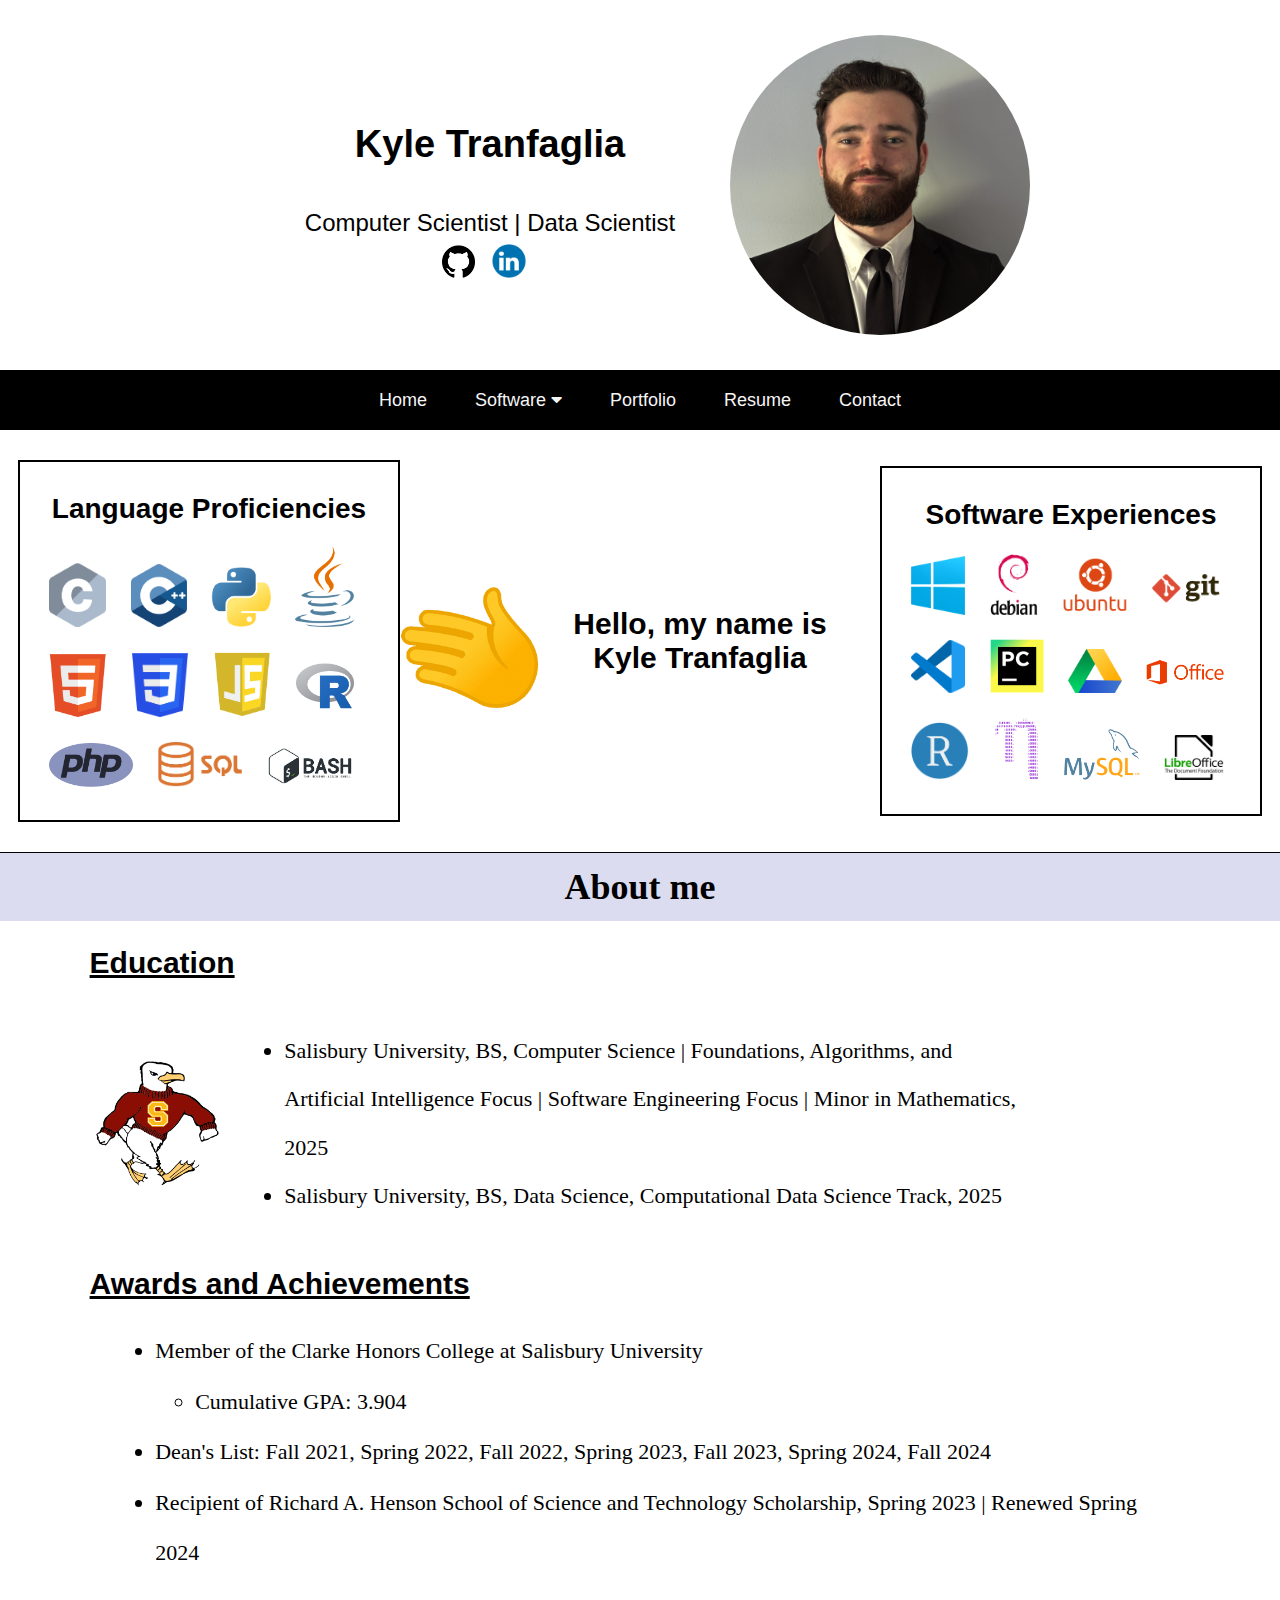
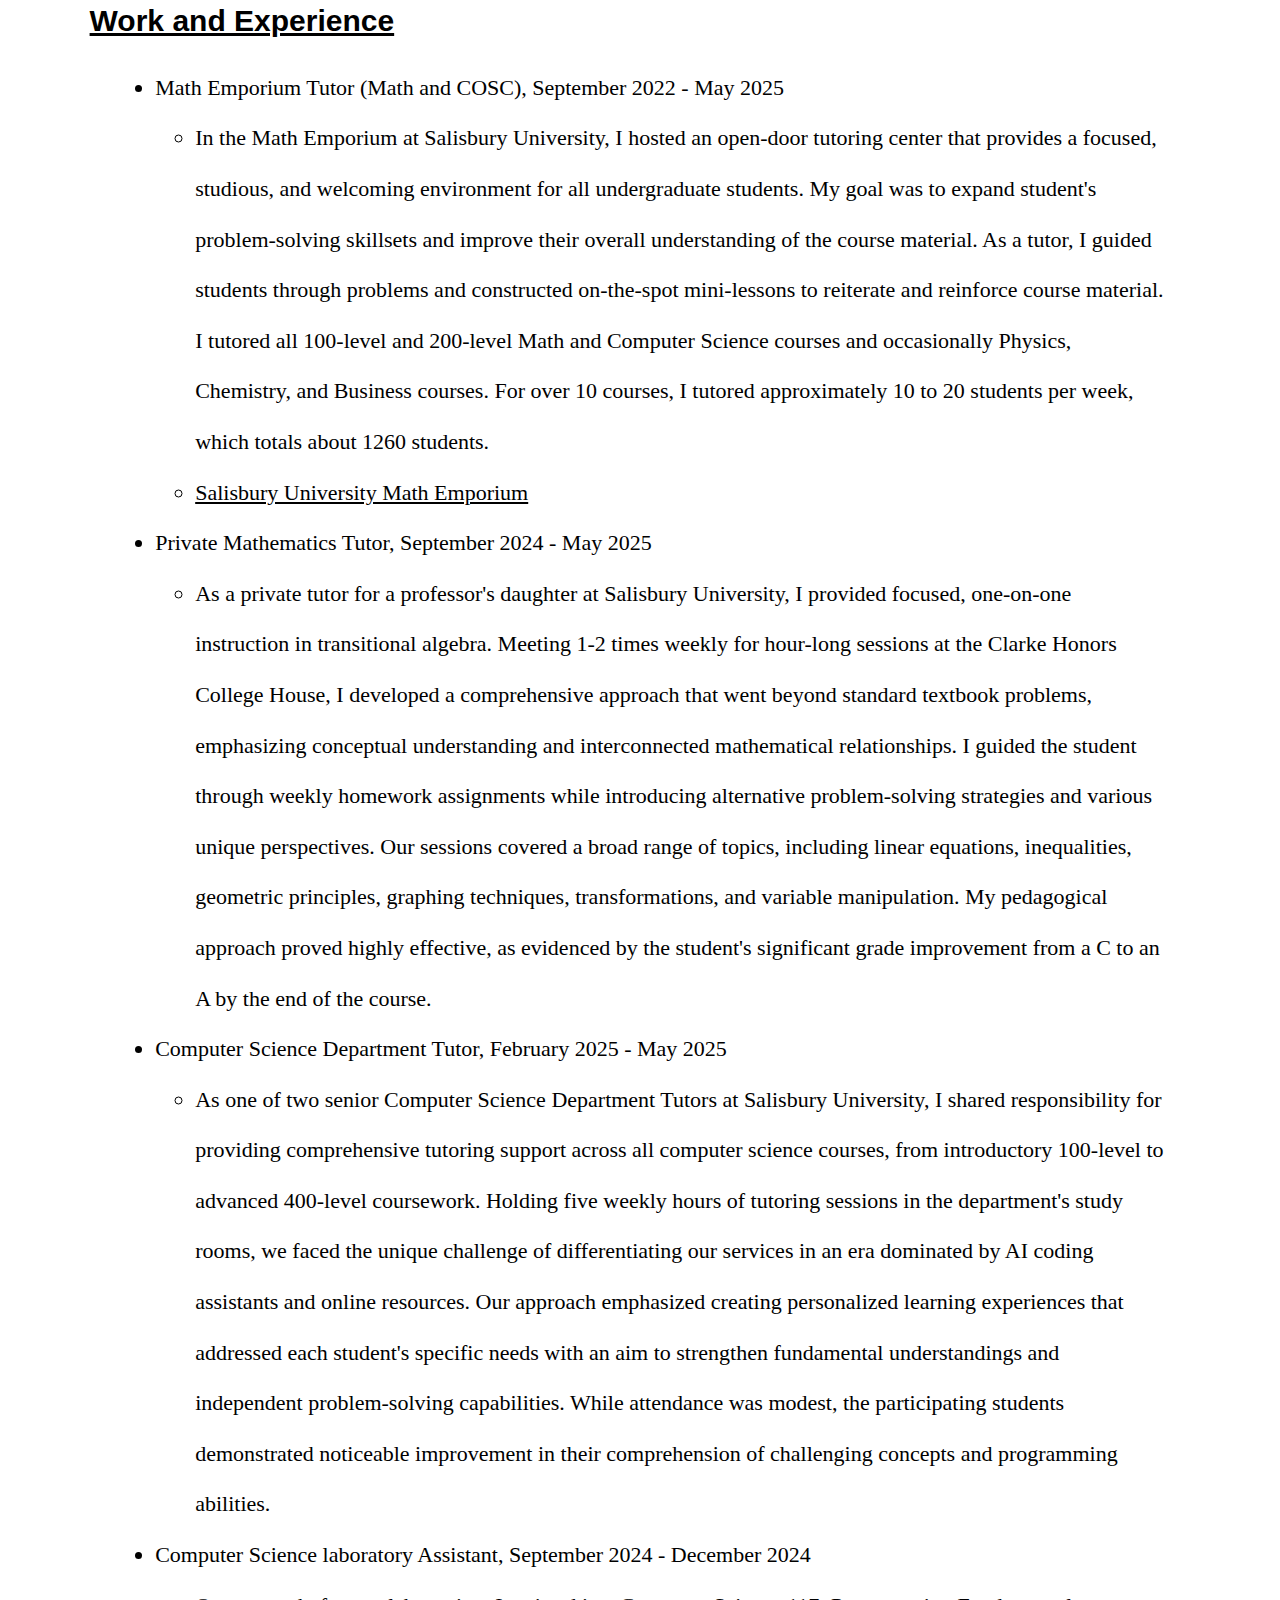
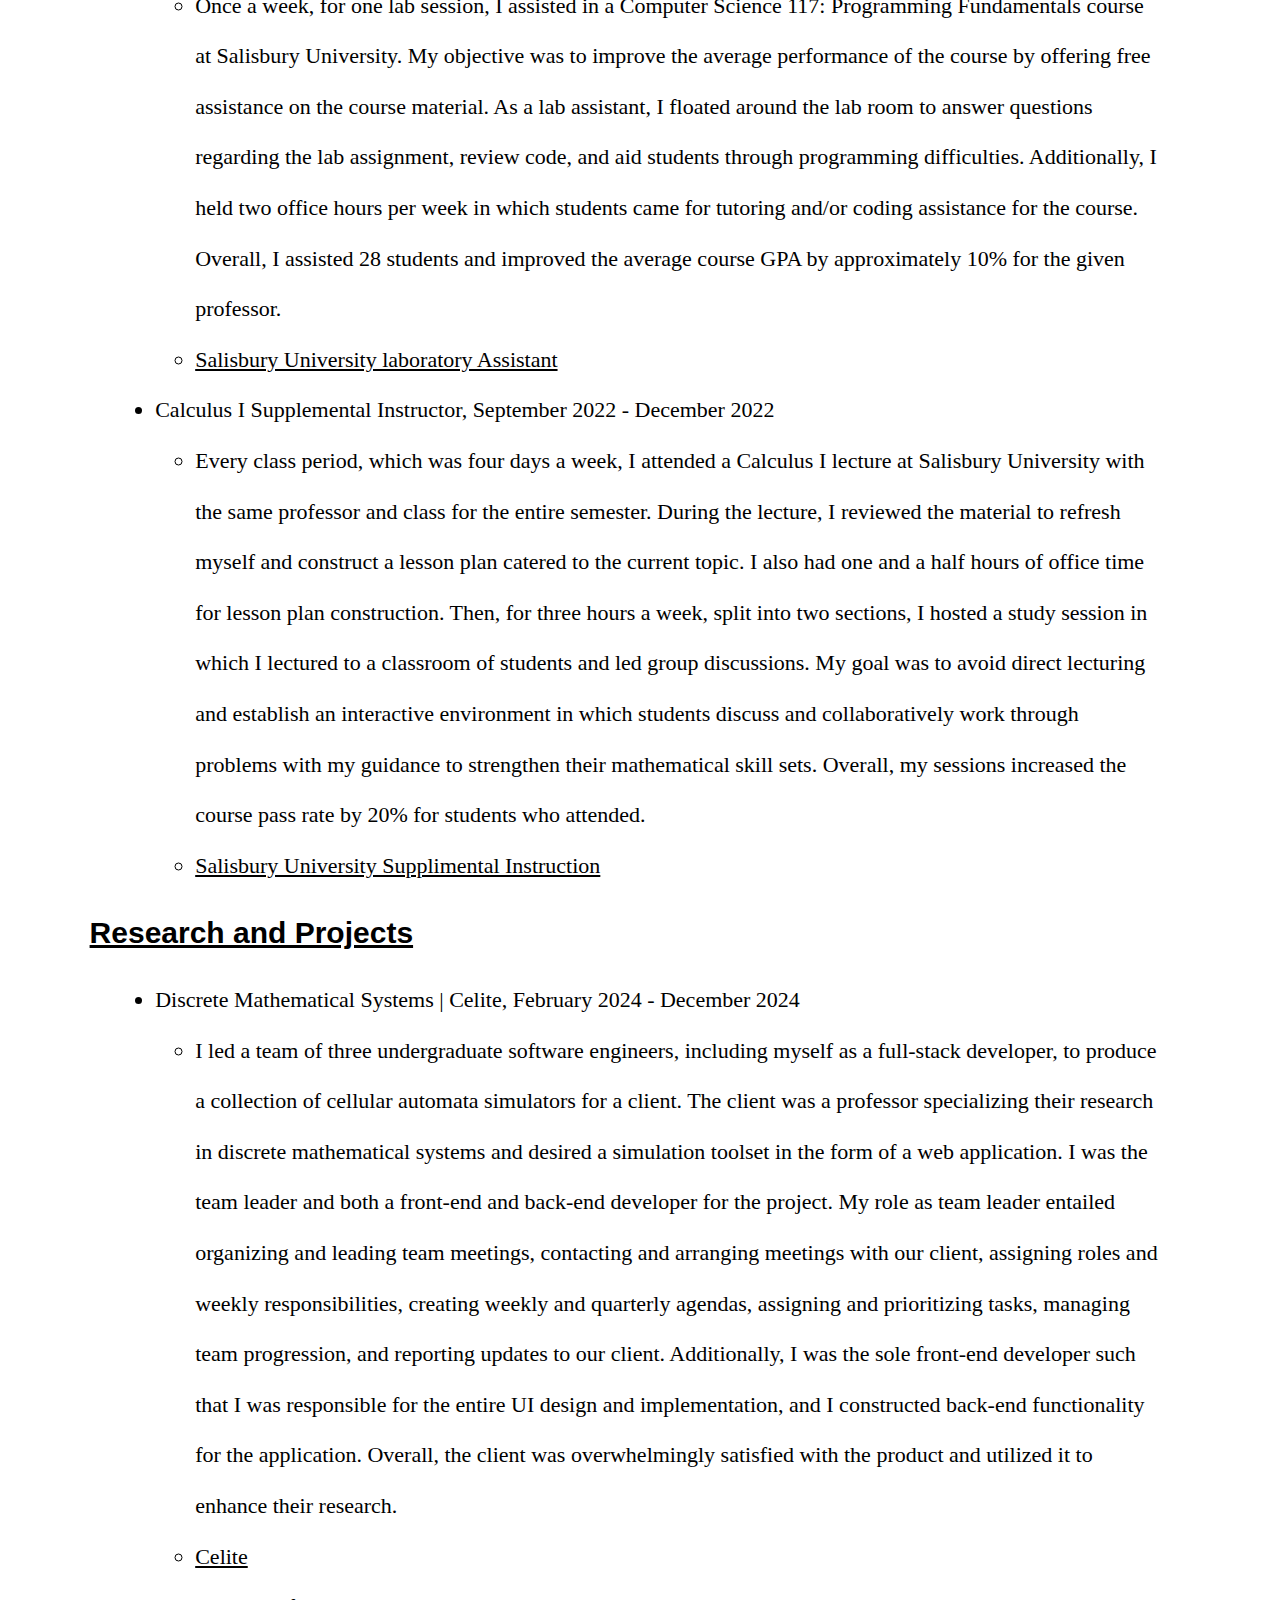
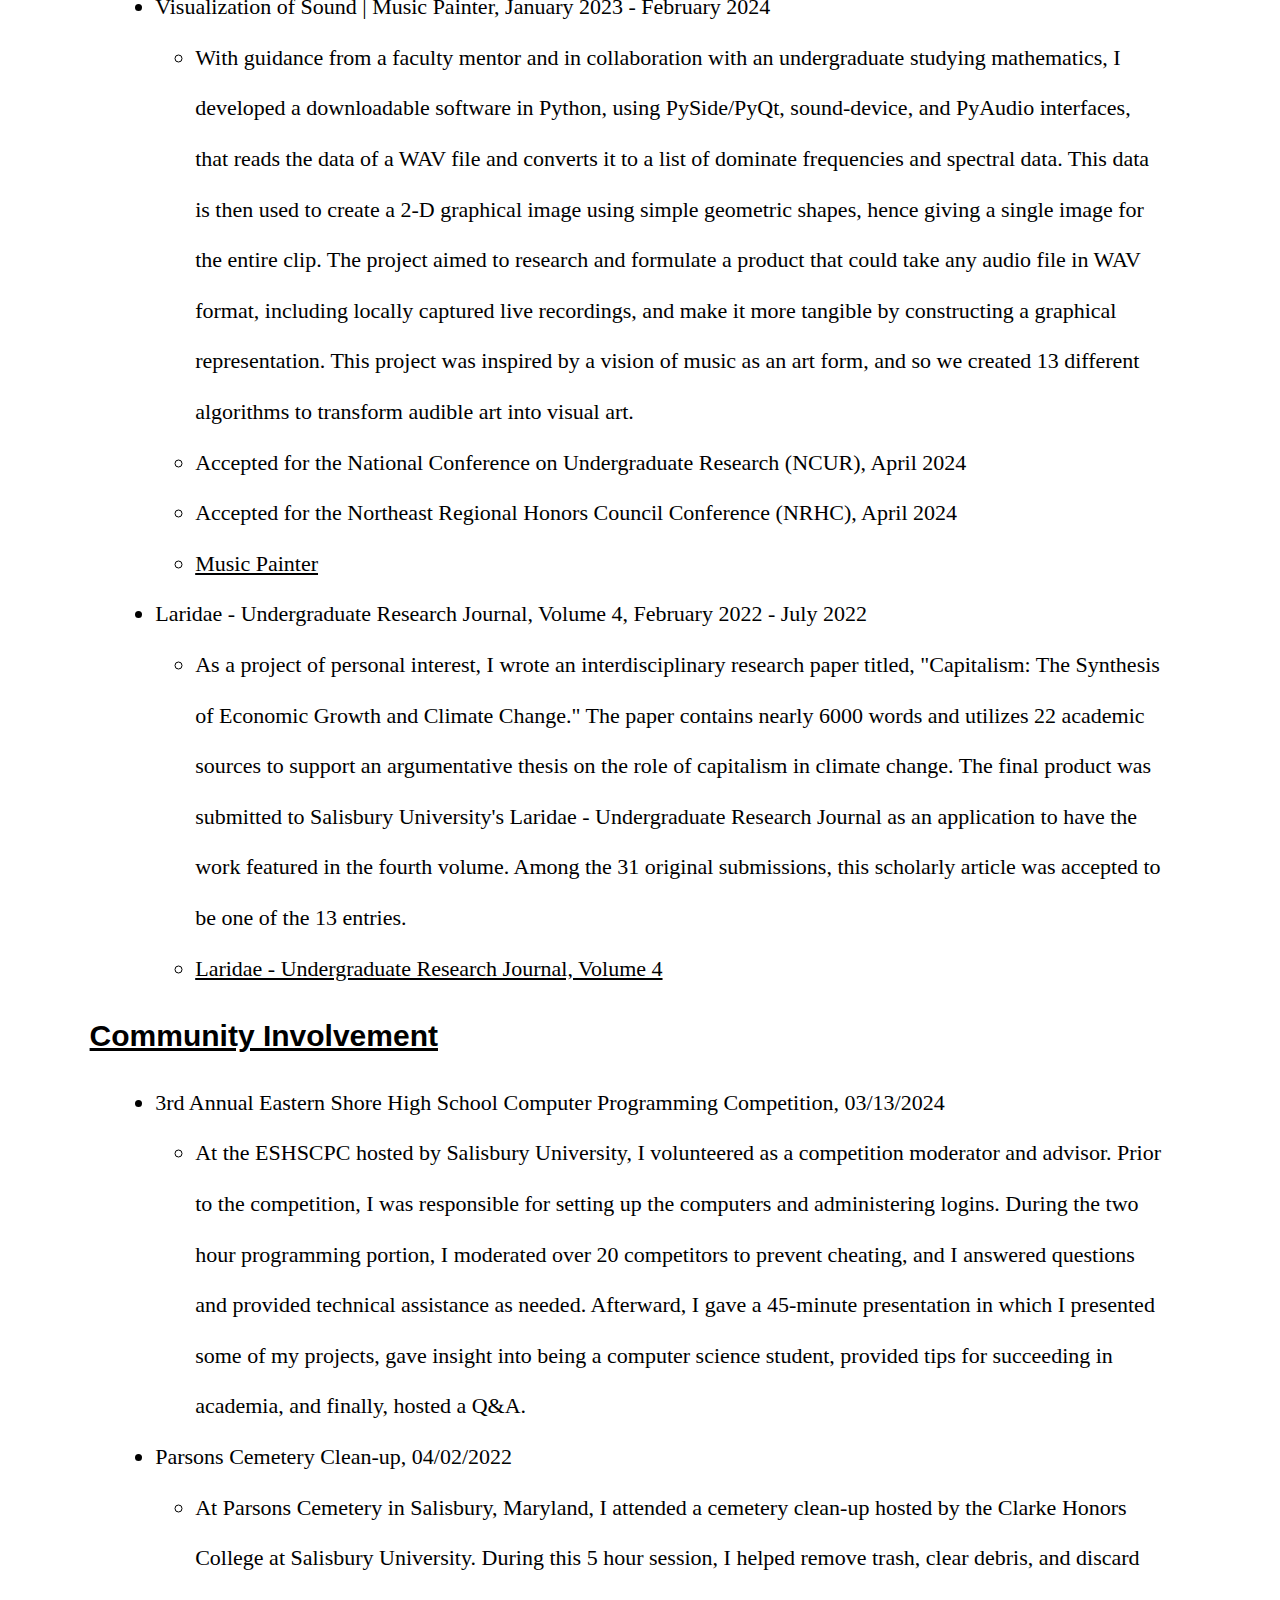
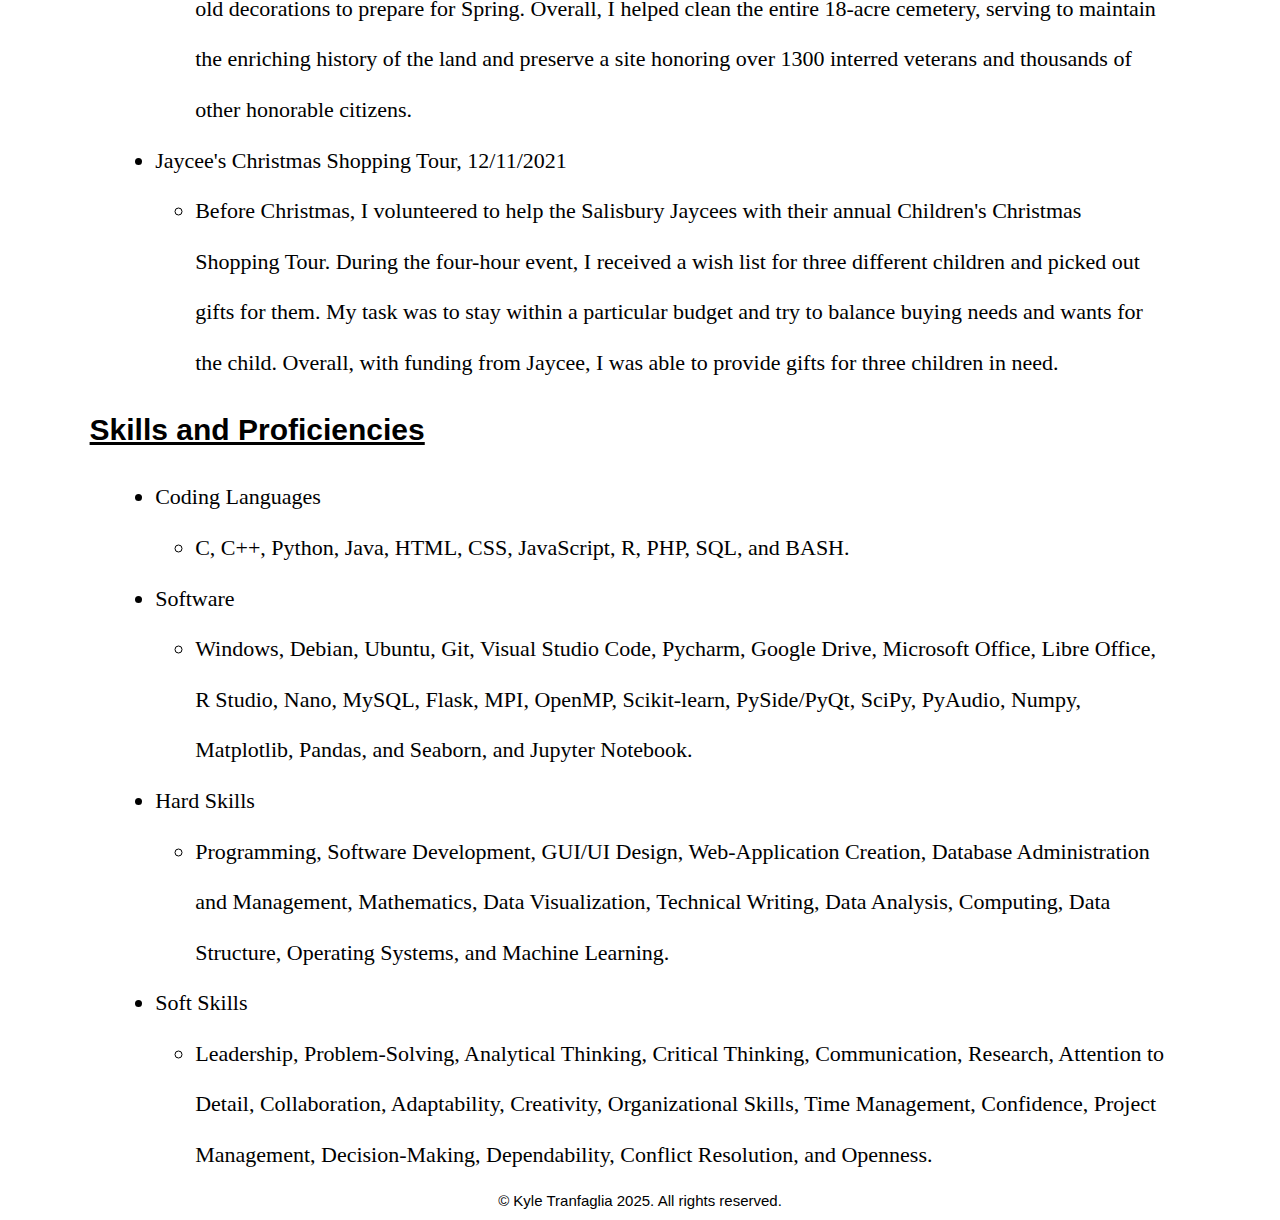
==== index.html @ b4ce7496 "Updated Homepage and Resume with Fall 2024 and Spring 2025 information" ====
<!DOCTYPE html>
<html lang="en" class="home">
  <head>
    <link rel="stylesheet" href="https://cdnjs.cloudflare.com/ajax/libs/font-awesome/5.15.4/css/all.min.css">
    <link rel="stylesheet" href="styles/style.css" type="text/css"/>
    <link rel="icon" href="images/Headshot_icon.png">
    <meta charset="UTF-8">
    <meta name="viewport" content="width=device-width, initial-scale=1.0">
    <title> Home - Kyle Tranfaglia </title>
  </head>
  <!-- Google tag (gtag.js) -->
  <script async src="https://www.googletagmanager.com/gtag/js?id=G-T42D2LHNRH"> </script>
  <script>
    window.dataLayer = window.dataLayer || [];
    function gtag(){dataLayer.push(arguments);}
    gtag('js', new Date());
    gtag('config', 'G-T42D2LHNRH');
  </script>
  <script type="module" src="js/home.js"> </script>
  <body>
    <div class="head_container">
      <div class="name_container">
        <h3> Kyle Tranfaglia </h3> 
        <div class="p1"> Computer Scientist <span> | </span> Data Scientist </div>
        <a href="https://github.com/ktranfaglia1" target="_blank"> <img src="images/github.png" alt="GitHub" class="github"></a>
        <a href="https://www.linkedin.com/in/kyle-tranfaglia-6564b42a4/" target="_blank"> <img src="images/linkedin.png" alt="LinkedIn" class="linkedin"></a>
      </div>
      <img src="images/Headshot.jpg" class="profile">
    </div>  
    <header>
      <div class="navbar">
        <a href="index.html"> Home </a>
        <div class="dropdown">
          <button class="drop_button"> Software <i class="fa fa-caret-down"> </i> </button>
          <div class="dropdown_item">
            <a href="https://celite.org" target="_blank"> Celite </a>
            <a href="https://musicpainter.org" target="_blank"> Music Painter </a>
            <a href="/../CarMart/index.html" target="_blank"> CarMart </a>
          </div>
        </div>
        <a href="portfolio.html"> Portfolio </a>
        <a href="resume.html"> Resume </a>
        <a href="contact.html"> Contact </a>
      </div>
    </header>
    <div class="outer_container">
      <div class="box">
        <center> <div class="p2"> Language Proficiencies </div> </center>
        <img src="images/C_logo.png" height="25" width="57" class="logo">
        <img src="images/C++_logo.png" height="24" width="56" class="logo">
        <img src="images/Python_logo.png" height="28" width="60" class="logo">
        <img src="images/Java_logo.png" height="20" width="59" class="logo">
        <img src="images/Html_logo.png" height="36" width="58" class="logo">
        <img src="images/CSS_logo.png" height="34" width="56" class="logo">
        <img src="images/JavaScript_logo.png" height="60" width="60" class="logo">
        <img src="images/R_logo.png" height="38" width="58" class="logo">
        <img src="images/Php_logo.png" height="60" width="84" class="logo">
        <img src="images/SQL_logo.png" height="60" width="84" class="logo">
        <img src="images/Bash_logo.png" height="60" width="88" class="logo">
      </div>
      <div class="wave_container">
        <img src="images/Wave.gif" alt="Hand waving GIF" id="wavingHand" height="150" width="200" class="wave">
        <h3> Hello, my name is Kyle Tranfaglia </h3>
      </div>
      <div class="box">
        <center> <div class="p2" class="center"> Software Experiences </div> </center>
        <img src="images/Windows_logo.png" height="26" width="54" class="logo">
        <img src="images/Debian_logo.png" height="26" width="48" class="logo">
        <img src="images/Ubuntu_logo.png" height="42" width="66" class="logo">
        <img src="images/Git_logo.png" height="46" width="68" class="logo">
        <img src="images/Vscode_logo.png" height="54" width="54" class="logo">
        <img src="images/Pc_logo.png" height="54" width="54" class="logo">
        <img src="images/Drive_logo.png" height="24" width="54" class="logo">
        <img src="images/Office_logo.png" height="54" width="78" class="logo">
        <img src="images/Rstudio_logo.png" height="40" width="58" class="logo">
        <img src="images/Nano_logo.png" height="26" width="46" class="logo">
        <img src="images/Mysql_logo.png" height="50" width="76" class="logo">
        <img src="images/Libre_logo.png" height="30" width="60" class="logo">
      </div>
    </div>
    <hr>
    <h1> About me </h1>
    <h2> Education </h2>
    <div class="outer_container">
      <img src="images/Sammy_logo.png" height="125" width="125" class="sammy">
      <ul class="p5"> 
        <li> Salisbury University, BS, Computer Science | Foundations, Algorithms, and Artificial Intelligence Focus | Software Engineering Focus | Minor in Mathematics, 2025 </li> 
        <li> Salisbury University, BS, Data Science, Computational Data Science Track, 2025 </li> 
      </ul>
    </div>
    <h2> Awards and Achievements </h2>
    <ul class="p3"> 
      <li> Member of the Clarke Honors College at Salisbury University </li> 
      <ul>
        <li> Cumulative GPA: 3.904 </li> 
      </ul> 
      <li> Dean's List: Fall 2021, Spring 2022, Fall 2022, Spring 2023, Fall 2023, Spring 2024, Fall 2024 </li>
      <li> Recipient of Richard A. Henson School of Science and Technology Scholarship, Spring 2023 | Renewed Spring 2024 </li>
    </ul>
    <h2> Work and Experience </h2>
    <ul class="p3"> 
      <li> Math Emporium Tutor (Math and COSC), September 2022 - May 2025 </li> 
      <ul>
        <li> In the Math Emporium at Salisbury University, I hosted an open-door tutoring center that provides a focused, studious, and welcoming environment for all undergraduate students. My goal was to expand student's problem-solving skillsets and improve their overall understanding of the course material. As a tutor, I guided students through problems and constructed on-the-spot mini-lessons to reiterate and reinforce course material. I tutored all 100-level and 200-level Math and Computer Science courses and occasionally Physics, Chemistry, and Business courses. For over 10 courses, I tutored approximately 10 to 20 students per week, which totals about 1260 students. </li> 
        <li> <a href="https://www.salisbury.edu/academic-offices/science-and-technology/mathematical-sciences/tutoring-center.aspx" target="_blank"> Salisbury University Math Emporium </a> </li>
      </ul> 
      <li> Private Mathematics Tutor, September 2024 - May 2025 </li> 
      <ul>
        <li> As a private tutor for a professor's daughter at Salisbury University, I provided focused, one-on-one instruction in transitional algebra. Meeting 1-2 times weekly for hour-long sessions at the Clarke Honors College House, I developed a comprehensive approach that went beyond standard textbook problems, emphasizing conceptual understanding and interconnected mathematical relationships. I guided the student through weekly homework assignments while introducing alternative problem-solving strategies and various unique perspectives. Our sessions covered a broad range of topics, including linear equations, inequalities, geometric principles, graphing techniques, transformations, and variable manipulation. My pedagogical approach proved highly effective, as evidenced by the student's significant grade improvement from a C to an A by the end of the course. </li> 
      </ul> 
      <li> Computer Science Department Tutor, February 2025 - May 2025 </li> 
      <ul>
        <li> As one of two senior Computer Science Department Tutors at Salisbury University, I shared responsibility for providing comprehensive tutoring support across all computer science courses, from introductory 100-level to advanced 400-level coursework. Holding five weekly hours of tutoring sessions in the department's study rooms, we faced the unique challenge of differentiating our services in an era dominated by AI coding assistants and online resources. Our approach emphasized creating personalized learning experiences that addressed each student's specific needs with an aim to strengthen fundamental understandings and independent problem-solving capabilities. While attendance was modest, the participating students demonstrated noticeable improvement in their comprehension of challenging concepts and programming abilities. </li> 
      </ul>  
      <li> Computer Science laboratory Assistant, September 2024 - December 2024 </li> 
      <ul>
        <li> Once a week, for one lab session, I assisted in a Computer Science 117: Programming Fundamentals course at Salisbury University. My objective was to improve the average performance of the course by offering free assistance on the course material. As a lab assistant, I floated around the lab room to answer questions regarding the lab assignment, review code, and aid students through programming difficulties. Additionally, I held two office hours per week in which students came for tutoring and/or coding assistance for the course. Overall, I assisted 28 students and improved the average course GPA by approximately 10% for the given professor. </li> 
        <li> <a href="https://www.salisbury.edu/academic-offices/science-and-technology/computer-science/academic-assistance.aspx" target="_blank"> Salisbury University laboratory Assistant </a> </li>
      </ul> 
      <li> Calculus I Supplemental Instructor, September 2022 - December 2022 </li> 
      <ul> 
        <li> Every class period, which was four days a week, I attended a Calculus I lecture at Salisbury University with the same professor and class for the entire semester. During the lecture, I reviewed the material to refresh myself and construct a lesson plan catered to the current topic. I also had one and a half hours of office time for lesson plan construction. Then, for three hours a week, split into two sections, I hosted a study session in which I lectured to a classroom of students and led group discussions. My goal was to avoid direct lecturing and establish an interactive environment in which students discuss and collaboratively work through problems with my guidance to strengthen their mathematical skill sets. Overall, my sessions increased the course pass rate by 20% for students who attended. </li> 
        <li> <a href="https://www.salisbury.edu/administration/academic-affairs/center-for-student-achievement/si.aspx" target="_blank"> Salisbury University Supplimental Instruction </a> </li>
      </ul>
    </ul>
    <h2> Research and Projects </h2>
    <ul class="p3"> 
      <li> Discrete Mathematical Systems | Celite, February 2024 - December 2024 </li>  
      <ul>
        <li> I led a team of three undergraduate software engineers, including myself as a full-stack developer, to produce a collection of cellular automata simulators for a client. The client was a professor specializing their research in discrete mathematical systems and desired a simulation toolset in the form of a web application. I was the team leader and both a front-end and back-end developer for the project. My role as team leader entailed organizing and leading team meetings, contacting and arranging meetings with our client, assigning roles and weekly responsibilities, creating weekly and quarterly agendas, assigning and prioritizing tasks, managing team progression, and reporting updates to our client. Additionally, I was the sole front-end developer such that I was responsible for the entire UI design and implementation, and I constructed back-end functionality for the application. Overall, the client was overwhelmingly satisfied with the product and utilized it to enhance their research.  </li> 
        <li> <a href="https://celite.org" target="_blank"> Celite </a> </li>
      </ul> 
      <li> Visualization of Sound | Music Painter, January 2023 - February 2024 </li> 
      <ul>
        <li> With guidance from a faculty mentor and in collaboration with an undergraduate studying mathematics, I developed a downloadable software in Python, using PySide/PyQt, sound-device, and PyAudio interfaces, that reads the data of a WAV file and converts it to a list of dominate frequencies and spectral data. This data is then used to create a 2-D graphical image using simple geometric shapes, hence giving a single image for the entire clip. The project aimed to research and formulate a product that could take any audio file in WAV format, including locally captured live recordings, and make it more tangible by constructing a  graphical representation. This project was inspired by a vision of music as an art form, and so we created 13 different algorithms to transform audible art into visual art. </li> 
        <li> Accepted for the National Conference on Undergraduate Research (NCUR), April 2024 </li>
        <li> Accepted for the Northeast Regional Honors Council Conference (NRHC), April 2024 </li>
        <li> <a href="https://musicpainter.org" target="_blank"> Music Painter </a> </li>
      </ul> 
      <li> Laridae - Undergraduate Research Journal, Volume 4, February 2022 - July 2022 </li> 
      <ul>
        <li> As a project of personal interest, I wrote an interdisciplinary research paper titled, "Capitalism: The Synthesis of Economic Growth and Climate Change." The paper contains nearly 6000 words and utilizes 22 academic sources to support an argumentative thesis on the role of capitalism in climate change. The final product was submitted to Salisbury University's Laridae - Undergraduate Research Journal as an application to have the work featured in the fourth volume. Among the 31 original submissions, this scholarly article was accepted to be one of the 13 entries. </li> 
        <li> <a href="https://www.salisbury.edu/administration/academic-affairs/graduate-studies-and-research/ourca/laridae.aspx" target="_blank"> Laridae - Undergraduate Research Journal, Volume 4 </a> </li>
      </ul> 
    </ul>
    <h2> Community Involvement </h2>
    <ul class="p3"> 
      <li> 3rd Annual Eastern Shore High School Computer Programming Competition, 03/13/2024 </li> 
      <ul>
        <li> At the ESHSCPC hosted by Salisbury University, I volunteered as a competition moderator and advisor. Prior to the competition, I was responsible for setting up the computers and administering logins. During the two hour programming portion, I moderated over 20 competitors to prevent cheating, and I answered questions and provided technical assistance as needed. Afterward, I gave a 45-minute presentation in which I presented some of my projects, gave insight into being a computer science student, provided tips for succeeding in academia, and finally, hosted a Q&A. </li> 
      </ul> 
      <li> Parsons Cemetery Clean-up, 04/02/2022  </li> 
      <ul>
        <li> At Parsons Cemetery in Salisbury, Maryland, I attended a cemetery clean-up hosted by the Clarke Honors College at Salisbury University. During this 5 hour session, I helped remove trash, clear debris, and discard old decorations to prepare for Spring. Overall, I helped clean the entire 18-acre cemetery, serving to maintain the enriching history of the land and preserve a site honoring over 1300 interred veterans and thousands of other honorable citizens. </li> 
      </ul> 
      <li> Jaycee's Christmas Shopping Tour, 12/11/2021</li> 
      <ul>
        <li> Before Christmas, I volunteered to help the Salisbury Jaycees with their annual Children's Christmas Shopping Tour. During the four-hour event, I received a wish list for three different children and picked out gifts for them. My task was to stay within a particular budget and try to balance buying needs and wants for the child. Overall, with funding from Jaycee, I was able to provide gifts for three children in need. </li> 
      </ul> 
    </ul> 
    <h2> Skills and Proficiencies </h2>
    <ul class="p3"> 
      <li> Coding Languages </li> 
      <ul>
        <li> C, C++, Python, Java, HTML, CSS, JavaScript, R, PHP, SQL, and BASH. </li> 
      </ul> 
      <li> Software </li> 
      <ul>
        <li> Windows, Debian, Ubuntu, Git, Visual Studio Code, Pycharm, Google Drive, Microsoft Office, Libre Office, R Studio, Nano, MySQL, Flask, MPI, OpenMP, Scikit-learn, PySide/PyQt, SciPy, PyAudio, Numpy, Matplotlib, Pandas, and Seaborn, and Jupyter Notebook. </li> 
      </ul> 
      <li> Hard Skills </li> 
      <ul>
        <li> Programming, Software Development, GUI/UI Design, Web-Application Creation, Database Administration and Management, Mathematics, Data Visualization, Technical Writing, Data Analysis, Computing, Data Structure, Operating Systems, and Machine Learning. </li> 
      </ul> 
      <li> Soft Skills </li> 
      <ul>
        <li> Leadership, Problem-Solving, Analytical Thinking, Critical Thinking, Communication, Research, Attention to Detail, Collaboration, Adaptability, Creativity, Organizational Skills, Time Management, Confidence, Project Management, Decision-Making, Dependability, Conflict Resolution, and Openness. </li> 
      </ul> 
    </ul> 
    <a href="#" class="hovering_button"> Top &#9650; </a>
    <footer>
      <div class="p4"> &copy; Kyle Tranfaglia 2025. All rights reserved. </div>
    </footer>
  </body>
</html>
---- styles/style.css ----
body {
  margin: 0;
  background-color: white;
}
hr {
  margin: 30px 0 0 0;
  border: none;
  background-color: black;
  height: 1px;
}
h1 {
  margin: 0;
  font-family: Georgia;
  font-size: 36px;
  line-height: 1.0;
  background-color: rgb(220, 220, 240);
  padding: 16px 0;
  text-decoration: bold;
  color: black;
  text-align: center;
}
h2 {
  font-family: Arial;
  font-size: 30px;
  line-height: none;
  text-decoration: underline;
  color: black;
  margin-left: 7%;
}
h3 {
  margin: 35px 0;
  font-family: Arial;
  font-weight: bold;
  font-size: 38px;
  color: black;
}
h4 {
  margin: 0;
  font-family: Georgia;
  font-size: 38px;
  line-height: 1.8;
  text-decoration: bold;
  color: black;
  text-align: center;
}
h5 {
  margin: 0;
  font-family: Georgia;
  font-size: 34px;
  line-height: 1.6;
  text-decoration: bold;
  color: black;
  text-align: center;
}
p {
  text-align: center;
}
.p1 {
  font-family: Arial;
  font-size: 24px;
  line-height: 1.8;
  color: black;
}
.p2 {
  font-family: Arial;
  font-size: 28px;
  font-weight: bold;
  color: black;
  line-height: 2;
}
.p3 {
  font-family: Georgia;
  font-size: 22px;
  margin: 0 9%;
  line-height: 2.3;
  color: black;
}
.p4 {
  font-family: Arial;
  font-size: 15px;
  line-height: 1.8;
  color: black;
}
.p5 {
  font-family: Georgia;
  font-size: 22px;
  line-height: 2.2;
  margin-right: 20%;
  color: black;
}
footer {
  margin: .5%;
  text-align: center;
}
.navbar {
  display: flex;
  align-items: center;
  justify-content: center;
  background-color: black;
  overflow: hidden;
  height: 60px;
  margin: 0 0 30px 0;
}
.navbar a {
  font-size: 18px;  
  font-family: Arial;
  text-align: center;
  float: left;
  display: block;
  color: whitesmoke;
  padding: 24px;
  text-decoration: none;
}
.navbar a:hover {
  background-color: lightgray;
  color: black;
}
.navbar .dropdown {
  float: left;
  overflow: hidden;
  z-index: 4;
}
.navbar .drop_button {
  margin: 0;
  font-size: 18px;
  border: none;
  outline: none;
  color: whitesmoke;
  padding: 24px;
  background-color: inherit;
  font-family: Arial;
}
.home .navbar .dropdown_item {
  display: none;
  position: absolute;
  top: 430px;
  background-color: #f9f9f9;
  min-width: 125px;
  box-shadow: 0px 8px 16px 0px rgba(0,0,0,0.2);
}
.page .navbar .dropdown_item {
  display: none;
  position: absolute;
  top: 60px;
  background-color: #f9f9f9;
  min-width: 125px;
  box-shadow: 0px 8px 16px 0px rgba(0,0,0,0.2);
}
.navbar .dropdown_item a {
  float: none;
  color: black;
  padding: 16px;
  text-decoration: none;
  display: block;
  text-align: left;
}
.navbar .dropdown_item a:hover {
  background-color: #ddd;
}
.navbar .dropdown:hover .dropdown_item {
  display: block;
}
.head_container {
  display: flex;
  align-items: center;
  text-align: center;
  margin: auto;
  width: 780px;
  height: 300px;
  padding: 35px 20px;
}
.name_container {
  flex: 1;
}
.outer_container {
  display: flex;
  align-items: center;
  justify-content: center;
  max-width: 99%; 
  margin: 0 auto; 
}
.wave_container {
  margin: 0 30px 0 0;
  width: 550px;
  text-align: center;
  justify-content: center;
  align-items: center;
  display: flex;
  flex-direction: row;
}
.logo {
  max-width: 100%;
  height: auto;
  padding: 3%;
}
.wave {
  margin: 0;
  max-width: 100%;
  height: auto;
}
.sammy {
  max-width: 100%;
  margin-left: 7%;
  margin-right: 2%;
}
.profile {
  width: 300px;
  height: 300px;
  border-radius: 50%;
}
.box {
  border: 2px solid black;
  padding: 1.5%;
  width: 340px;
  display: inline-block;
}
.github {
  width: 33px;
  height: auto;
}
.linkedin {
  width: 60px;
  height: auto;
}
.hovering_button {
  position: fixed;
  bottom: 20px;
  right: 20px;
  background-color: #007bff;
  color: #fff;
  padding: 6px 12px;
  border-radius: 6px;
  text-decoration: none;
  font-size: 16px;
  display: none;
  transition: opacity 0.3s ease;
}
.hovering_button:hover {
  background-color: #0056b3;
}
.hovering_button.show {
  display: inline-block;
}
.centered_container {
  display: flex;
  justify-content: center;
}
.contact_container {
  display: flex;
  width: 1400px;
  height: 100%;
}
.contact_section {
  display: flex;
  flex: 1;
}
.contact_form, .contact_info {
  flex: 1;
  padding: 20px;
  margin: 30px 10px;
  
}
.contact_form {
  background-color: rgb(208, 208, 208);
  border-radius: 12px;
  box-shadow: 6px 6px 6px rgba(0, 0, 0, 0.3);
}
.contact_info {
  text-align: center;
}
.contact_info ul {
  list-style-type: none;
  padding: 0;
  margin: 0;
}
.contact_text {
  display: flex;
  align-items: center;
  justify-content: center;
  font-family: Arial;
  font-size: 16px;
  line-height: 1.8;
  margin-left: 20px;
  color: black;
}
.contact_item {
  margin-right: 25px;
}
label {
  display: block;
  margin: 4px;
  font-family: times;
  font-size: 17px;
}
.contact_form input[type="text"],
.contact_form input[type="email"],
.contact_form textarea {
  width: 95%;
  padding: 10px;
  border: 2px solid #ccc;
  border-radius: 6px;
  margin-bottom: 4px;
}
.contact_form input[type="submit"] {
  background-color: #007bff; 
  color: #fff;
  border: none;
  border-radius: 6px;
  padding: 12px 16px;
  cursor: pointer;
}
.contact_form input[type="submit"]:hover {
  background-color: #0056b3;
}
li a {
  color: black;
}
li a:visited {
  color: black;
}
.portfolio_background {
  background-image: url("../images/Portfolio_background.jpg");
  background-size: cover;
}
.slide_wrapper a {
  color: black;
  text-decoration: none;
}
.slide_wrapper a:visited {
  color: black;
  text-decoration: none;
}
.slideshow {
  overflow: hidden;
  height: 700px;
  width: 1200px;
  margin: 10px auto 0 auto;
  border: 6px solid black;
  box-shadow: 6px 6px 6px rgba(0, 0, 0, 0.3);
}
.overflow_protection {
  overflow-x: auto;
}
.slide {
  float: left;
  height: 700px;
  width: 1200px;
}
.slide_text {
  font-family: Arial;
  font-size: 24px;
  line-height: 2.5;
  color: whitesmoke;
  text-align: center;
}
.slide {
  background-size: cover;
  background-position: center;
  background-repeat: no-repeat;
}
.slide1 {
  background-image: url("../images/Cellular_automata.png");
}
.slide2 {
  background-image: url("../images/Music_painter.png");
}
.slide3 {
  background-image: url("../images/Interger_calculator.png");
}
.slide4 {
  background-image: url("../images/Spell_checker.png");
}
.slide5 {
  background-image: url("../images/Hill_climb_decryption.png");
}
.slide6 {
  background-image: url("../images/Graph_algorithm_library.png");
}
.slide7 {
  background-image: url("../images/Mini_library.png");
}
.slide8 {
  background-image: url("../images/Data_Management.png");
}
.slide9 {
  background-image: url("../images/Life_expectancy_data_reporter.png");
}
.slide10 {
  background-image: url("../images/Poker_game.png");
}
.resume_container {
  max-width: 1400px;
  margin: 40px auto;
  display: flex;
  flex-direction: column;
}
.pdf_format {
  height: 1150px;
}
@media only screen and (max-width: 1365px) {
  .outer_container .wave_container {
    width: 450px;
  }
  .outer_container .wave {
    width: 150px;
    height: 150px;
  }
  .outer_container h3 {
    font-size: 30px;
  }
  .contact_text {
    display: inline-block;
  }
}
@media only screen and (max-width: 770px) {
  .outer_container {
    display: flex;
    flex-direction: column;
    width: 100vw;
    margin: 0;
    padding: 0;
    justify-content: center;
    align-items: center;
    text-align: center;
  }
  .outer_container .wave {
    display: none;
  }
  .outer_container .wave_container {
    margin: inherit;
    width: 100vw;
  }
  .name_container h3 {
    margin: 25px 0 10px 0;
  }
  .p5 {
    text-align: start;
  }
  .head_container{
    display: flex;
    flex-direction: column-reverse;
    width: 100vw;
    height: 500px;
    padding: 25px 0;
  }
  .head_container .p1 {
    width: 265px;
  }
  .head_container .p1 span {
    display: none;
  }
  .navbar {
    margin: 0 0 10px 0;
  }
  .navbar a {
    padding: 17px;
  }
  .navbar .dropdown {
    display: none;
  }
  .resume_container {
    margin: 10px auto;
  }
  .text_container {
    margin: 0 9%;
  }
  .contact_info h4 {
    line-height: 1.4;
  }
  .contact_section {
    flex-direction: column;
    margin: 0;
  }
  .contact_info, .contact_form {
    margin: 10px;
  }
  .contact_text {
    display: inline-block;
  }
}
#lightbox {
  position: fixed;
  z-index: 1000;
  top: 0;
  width: 100%;
  height: 100%;
  background-color: rgba(0, 0, 0, .75);
  display: none;
}
#lightbox.active {
  display: flex;
  justify-content: center;
  align-items: center;
}
#lightbox img {
  max-width: 95%;
  max-height: 90%;
  padding: 6px;
  background-color: black;
  border: 3px solid white;
}
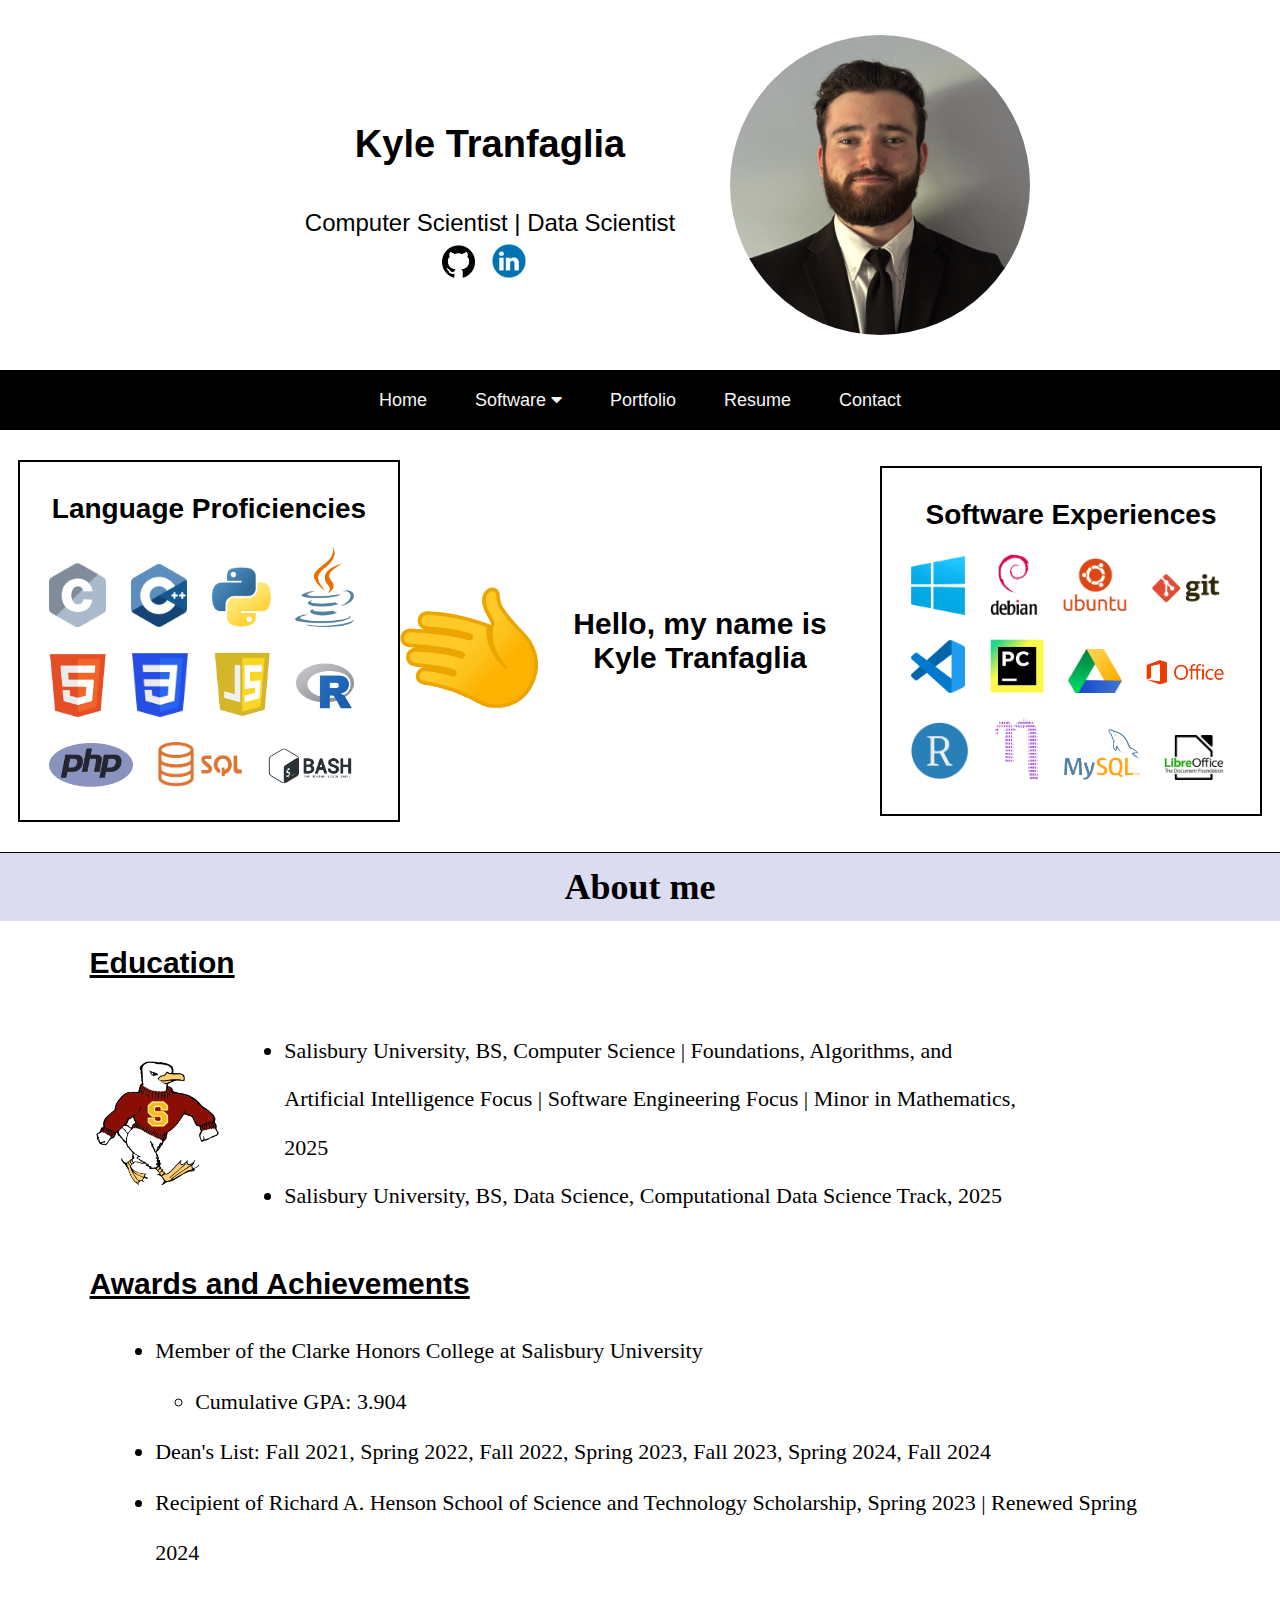
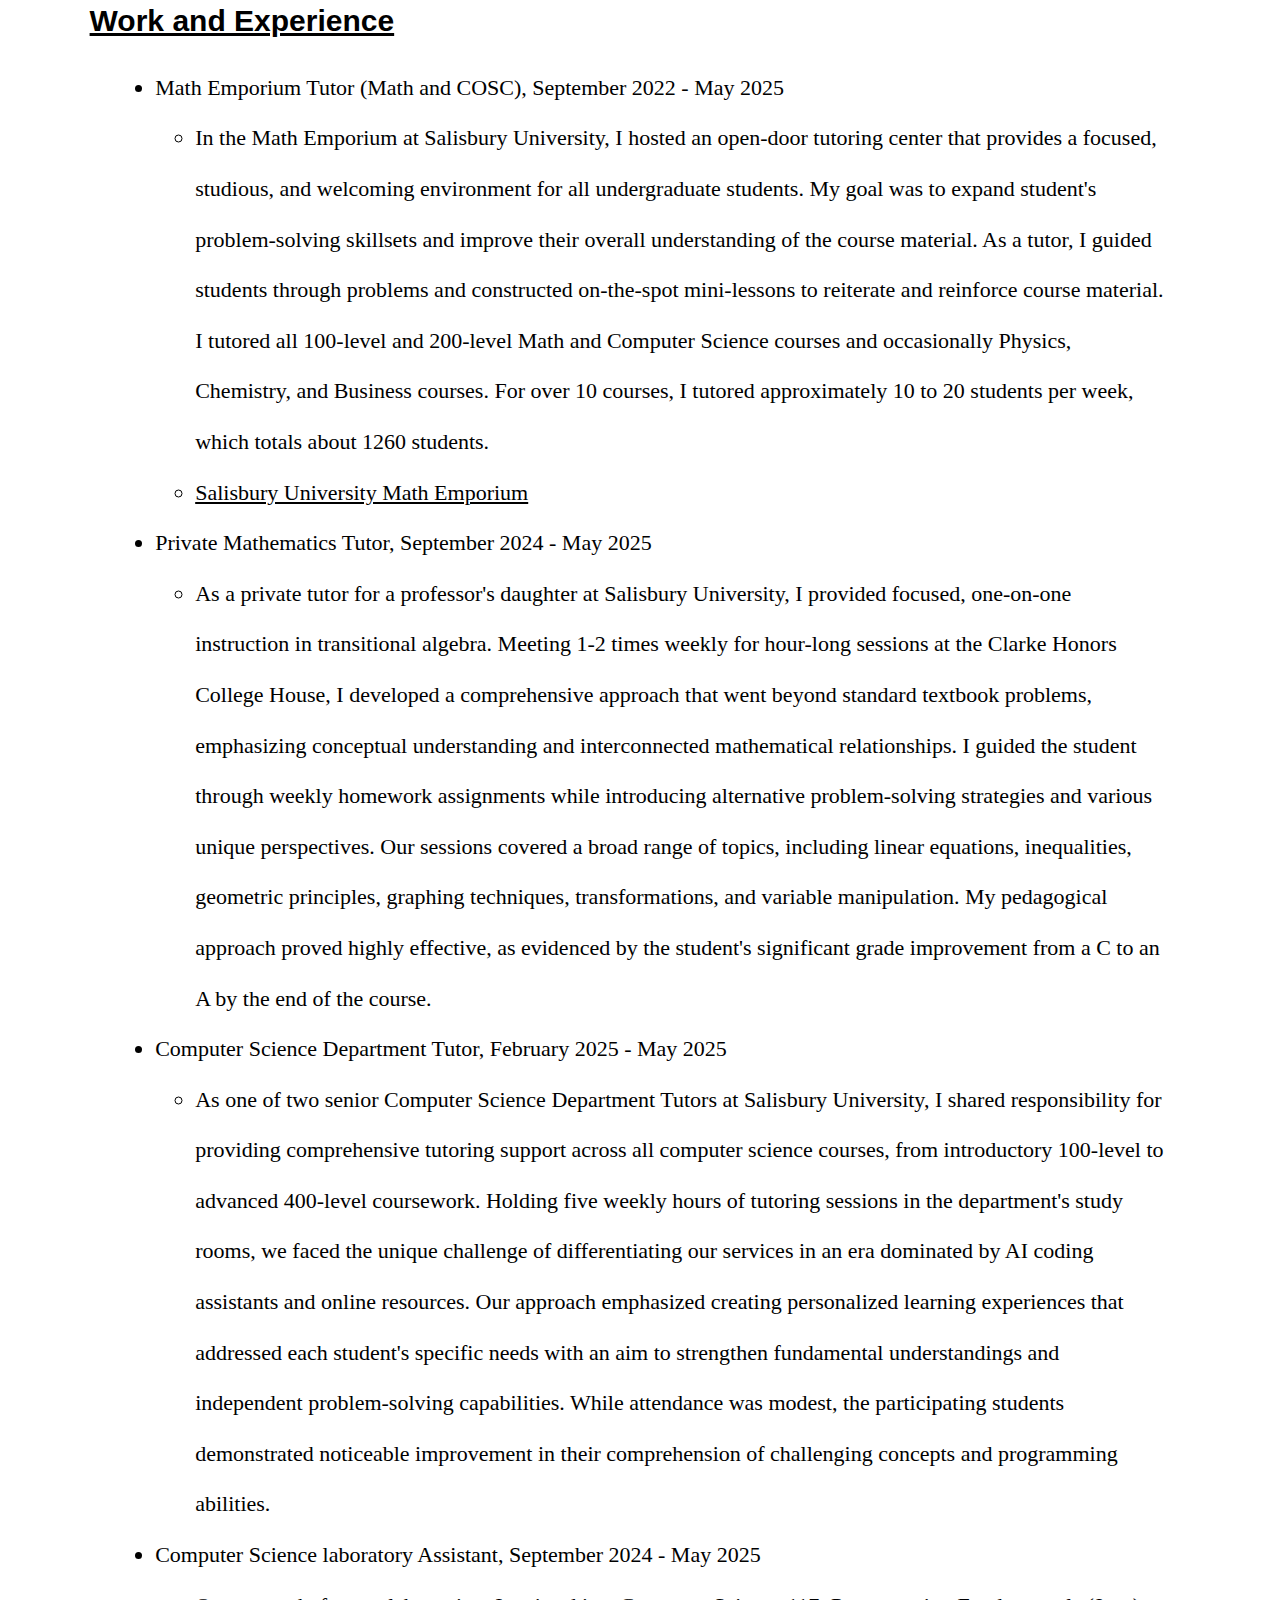
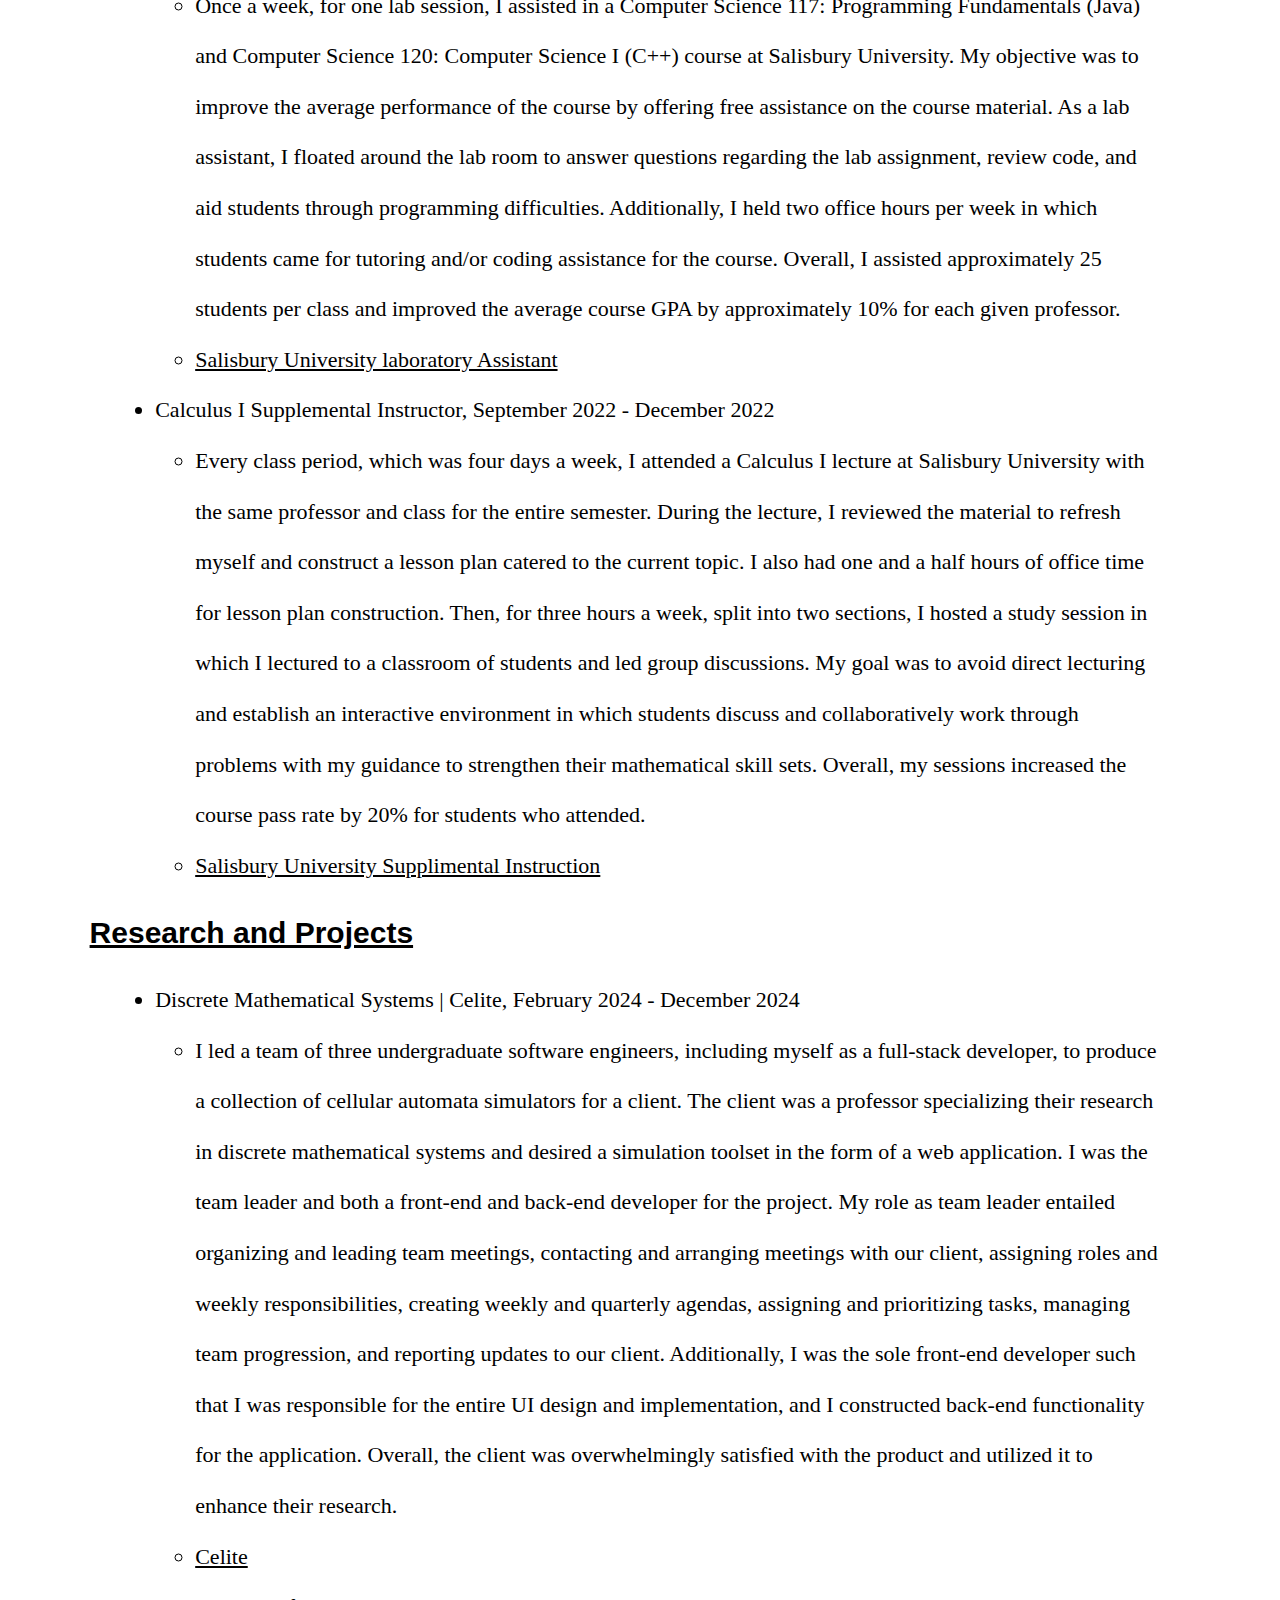
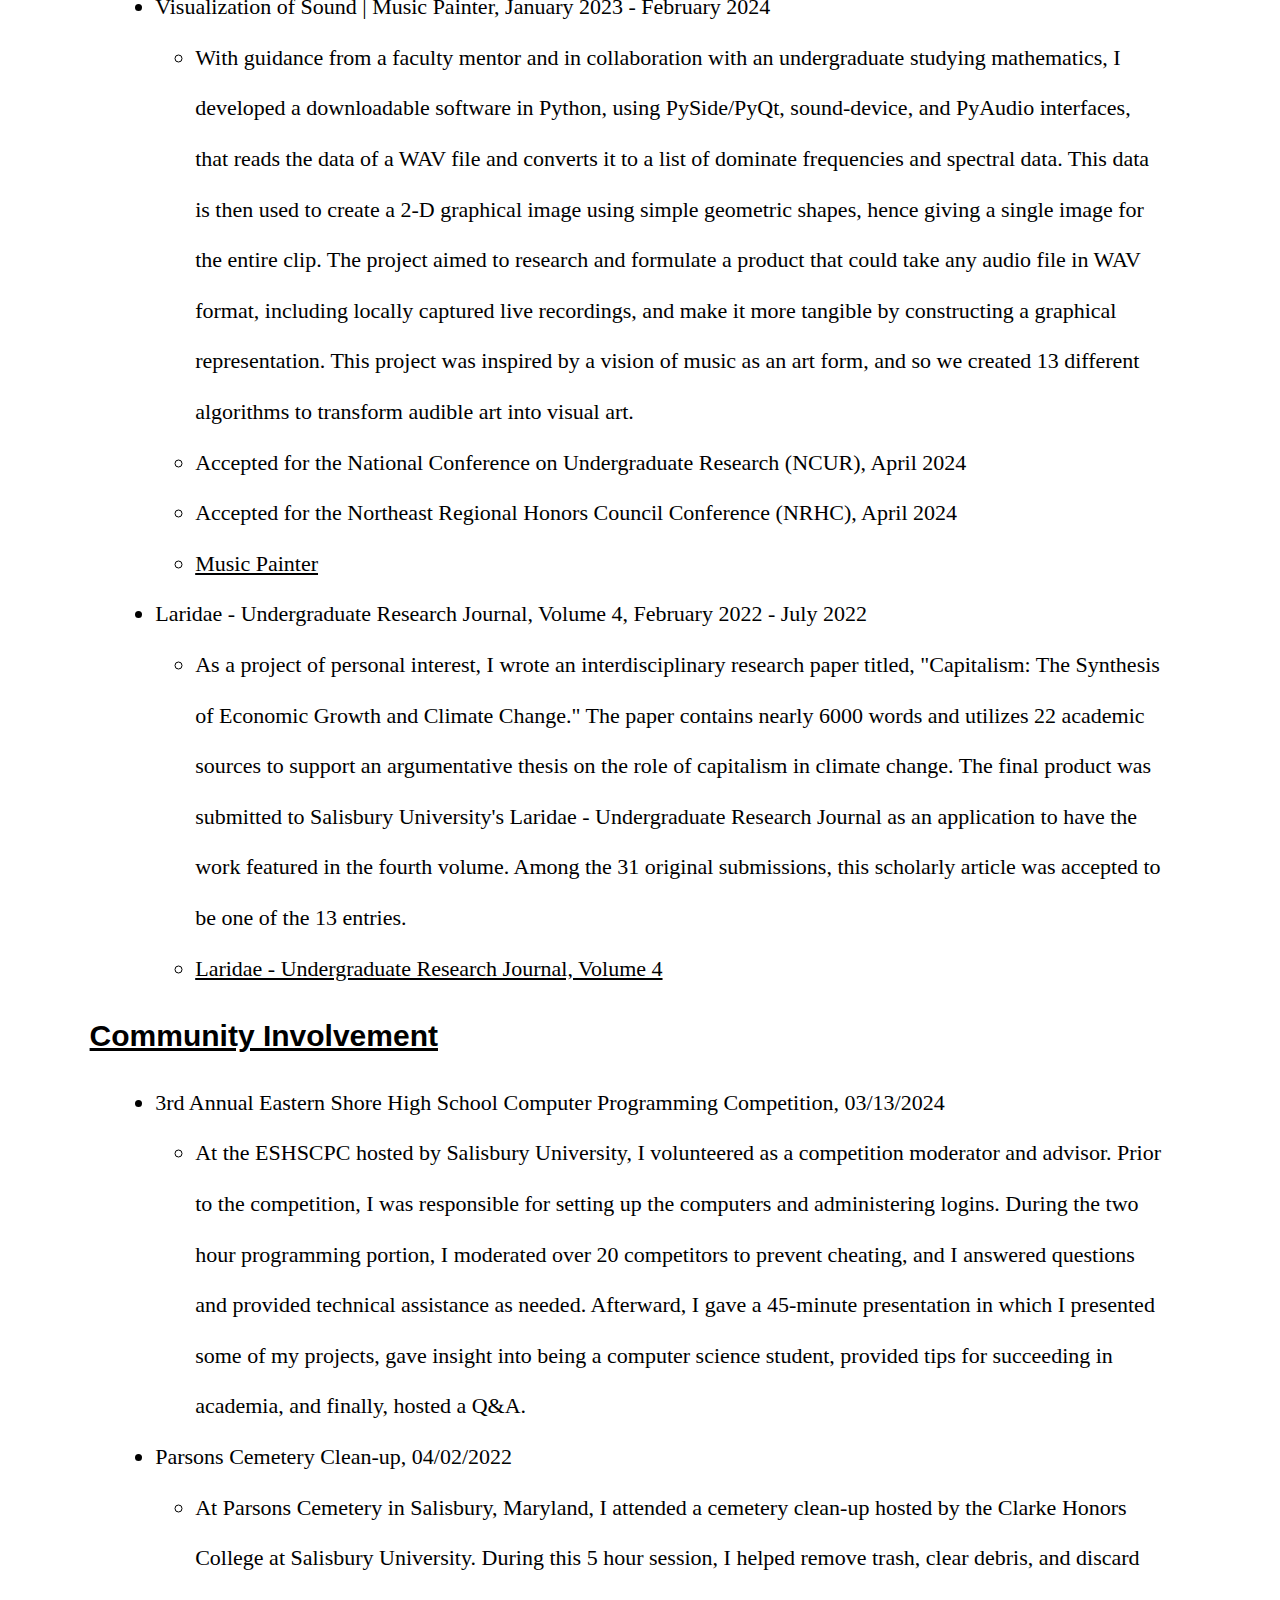
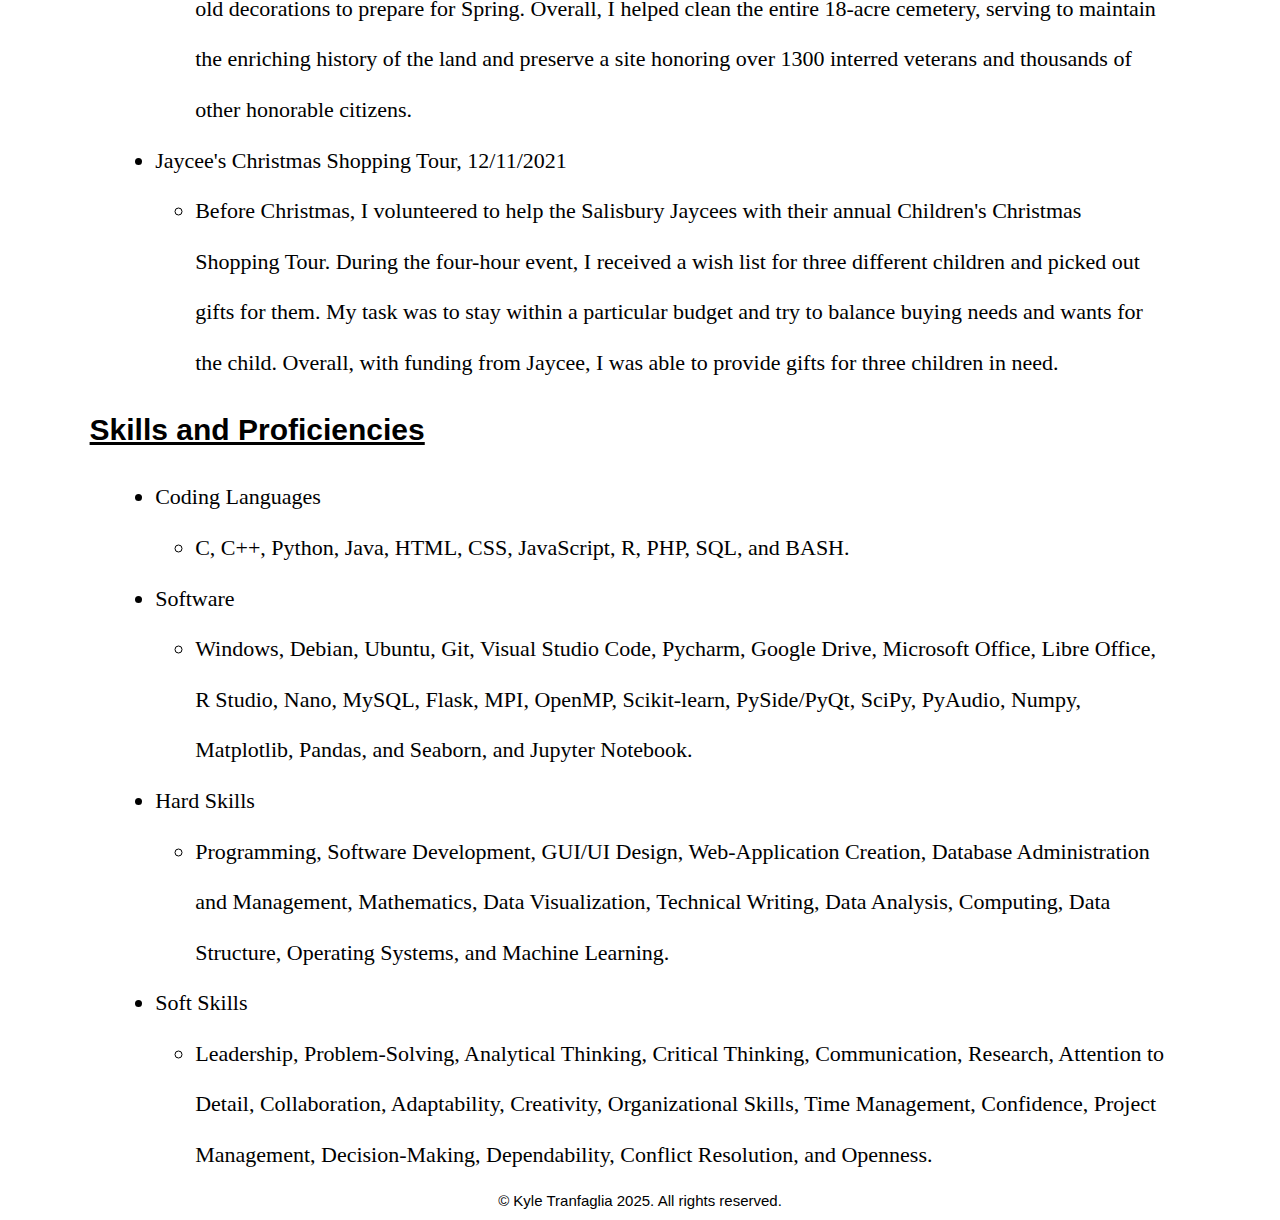
==== commit 6c4304b3: "Updated to list Lab Assistant for Spring 2025" ====
--- a/index.html
+++ b/index.html
@@ -112,9 +112,9 @@
       <ul>
         <li> As one of two senior Computer Science Department Tutors at Salisbury University, I shared responsibility for providing comprehensive tutoring support across all computer science courses, from introductory 100-level to advanced 400-level coursework. Holding five weekly hours of tutoring sessions in the department's study rooms, we faced the unique challenge of differentiating our services in an era dominated by AI coding assistants and online resources. Our approach emphasized creating personalized learning experiences that addressed each student's specific needs with an aim to strengthen fundamental understandings and independent problem-solving capabilities. While attendance was modest, the participating students demonstrated noticeable improvement in their comprehension of challenging concepts and programming abilities. </li> 
       </ul>  
-      <li> Computer Science laboratory Assistant, September 2024 - December 2024 </li> 
+      <li> Computer Science laboratory Assistant, September 2024 - May 2025 </li> 
       <ul>
-        <li> Once a week, for one lab session, I assisted in a Computer Science 117: Programming Fundamentals course at Salisbury University. My objective was to improve the average performance of the course by offering free assistance on the course material. As a lab assistant, I floated around the lab room to answer questions regarding the lab assignment, review code, and aid students through programming difficulties. Additionally, I held two office hours per week in which students came for tutoring and/or coding assistance for the course. Overall, I assisted 28 students and improved the average course GPA by approximately 10% for the given professor. </li> 
+        <li> Once a week, for one lab session, I assisted in a Computer Science 117: Programming Fundamentals (Java) and Computer Science 120: Computer Science I (C++) course at Salisbury University. My objective was to improve the average performance of the course by offering free assistance on the course material. As a lab assistant, I floated around the lab room to answer questions regarding the lab assignment, review code, and aid students through programming difficulties. Additionally, I held two office hours per week in which students came for tutoring and/or coding assistance for the course. Overall, I assisted approximately 25 students per class and improved the average course GPA by approximately 10% for each given professor. </li> 
         <li> <a href="https://www.salisbury.edu/academic-offices/science-and-technology/computer-science/academic-assistance.aspx" target="_blank"> Salisbury University laboratory Assistant </a> </li>
       </ul> 
       <li> Calculus I Supplemental Instructor, September 2022 - December 2022 </li> 
--- a/styles/style.css
+++ b/styles/style.css
@@ -365,28 +365,28 @@
   background-image: url("../images/Music_painter.png");
 }
 .slide3 {
+  background-image: url("../images/Pynaclegames.png");
+}
+.slide4 {
+  background-image: url("../images/ChessAnalysis.png");
+}
+.slide5 {
+  background-image: url("../images/CarMart.png");
+}
+.slide6 {
   background-image: url("../images/Interger_calculator.png");
 }
-.slide4 {
+.slide7 {
+  background-image: url("../images/QueryParser.png");
+}
+.slide8 {
   background-image: url("../images/Spell_checker.png");
 }
-.slide5 {
+.slide9 {
   background-image: url("../images/Hill_climb_decryption.png");
 }
-.slide6 {
+.slide10 {
   background-image: url("../images/Graph_algorithm_library.png");
-}
-.slide7 {
-  background-image: url("../images/Mini_library.png");
-}
-.slide8 {
-  background-image: url("../images/Data_Management.png");
-}
-.slide9 {
-  background-image: url("../images/Life_expectancy_data_reporter.png");
-}
-.slide10 {
-  background-image: url("../images/Poker_game.png");
 }
 .resume_container {
   max-width: 1400px;
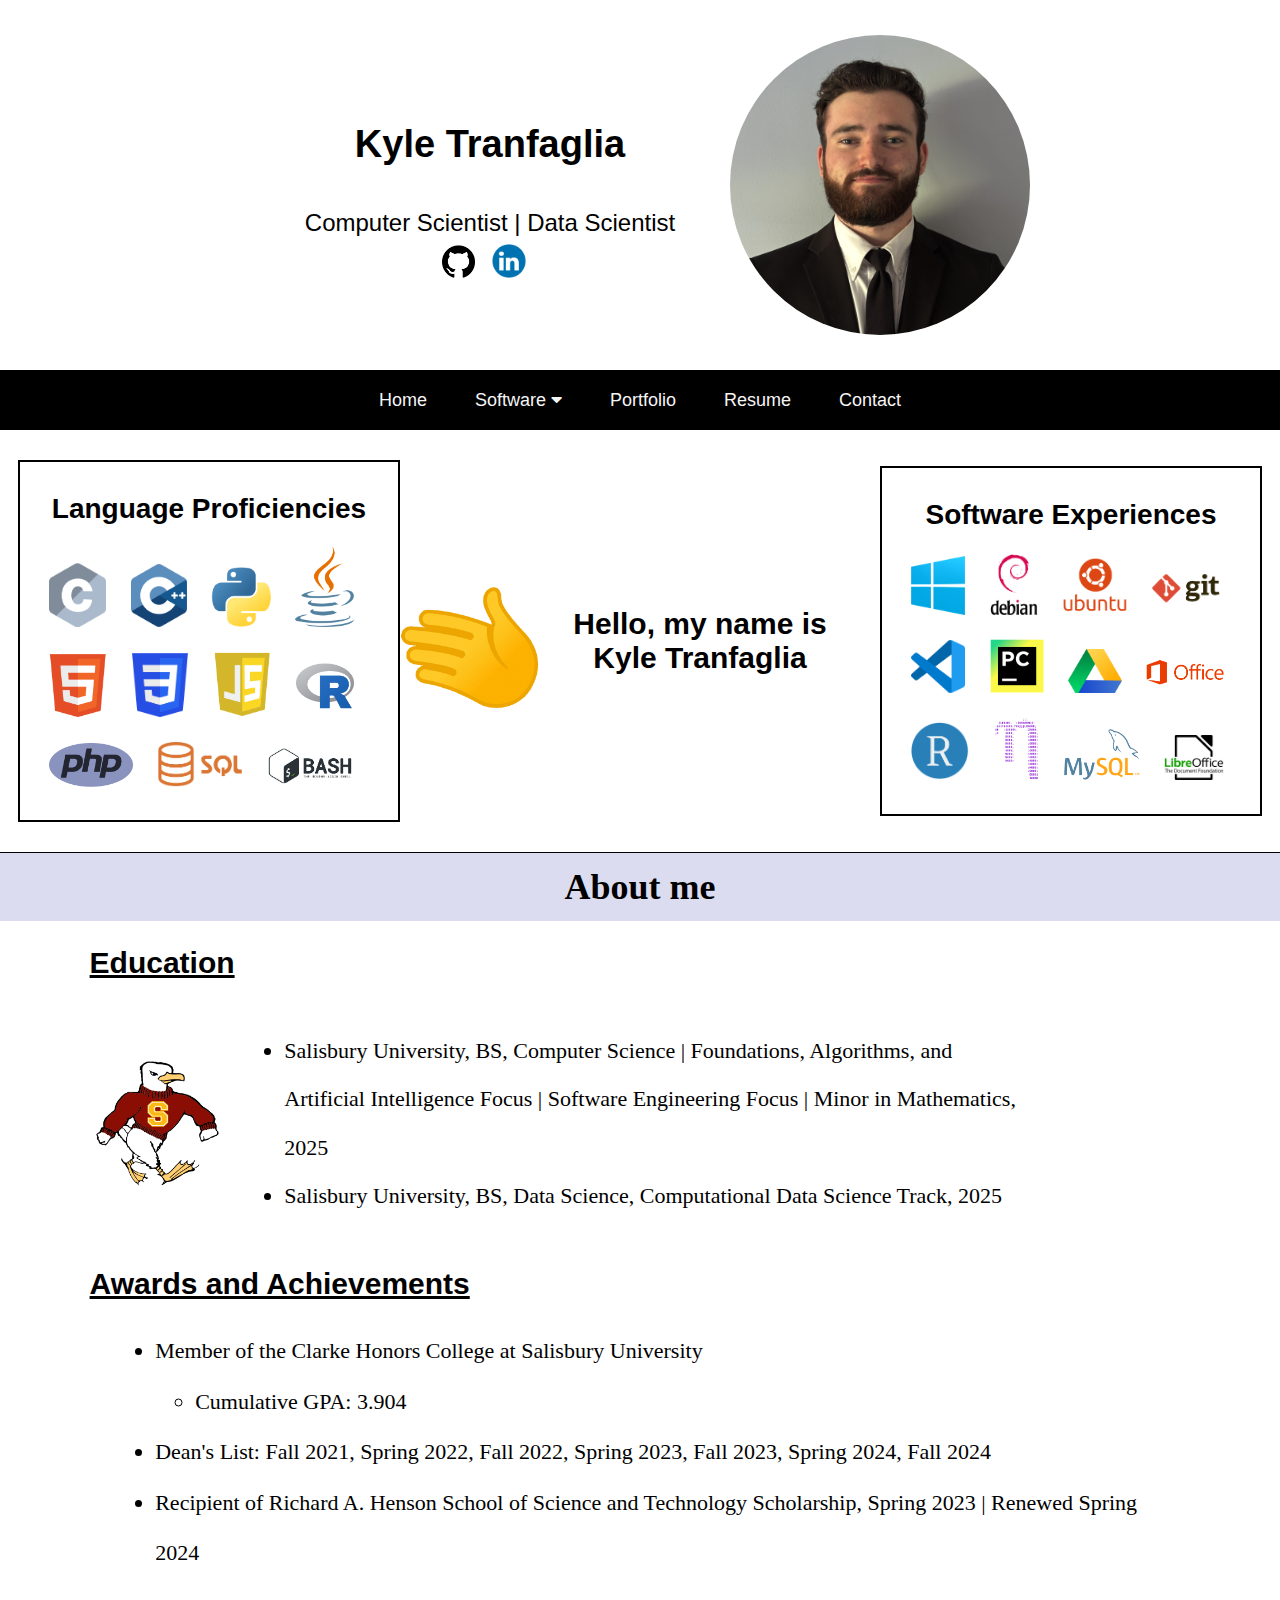
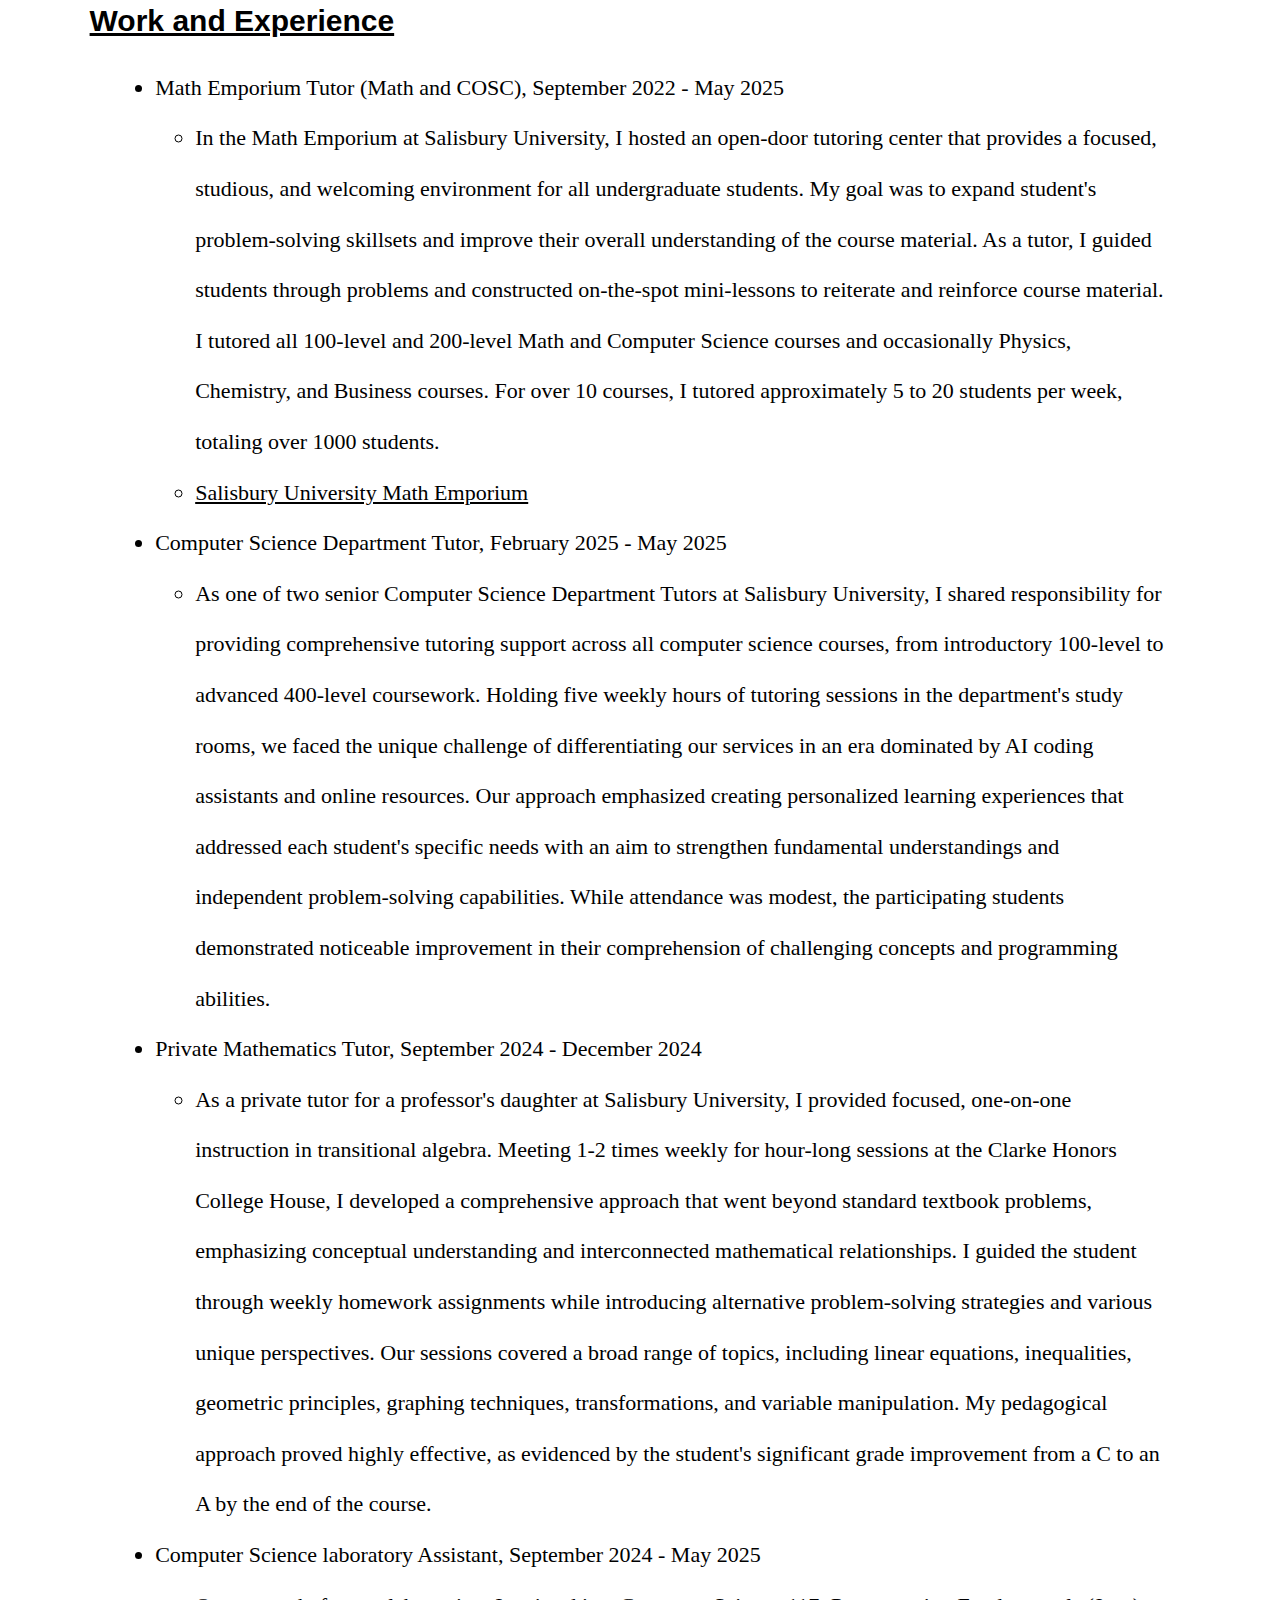
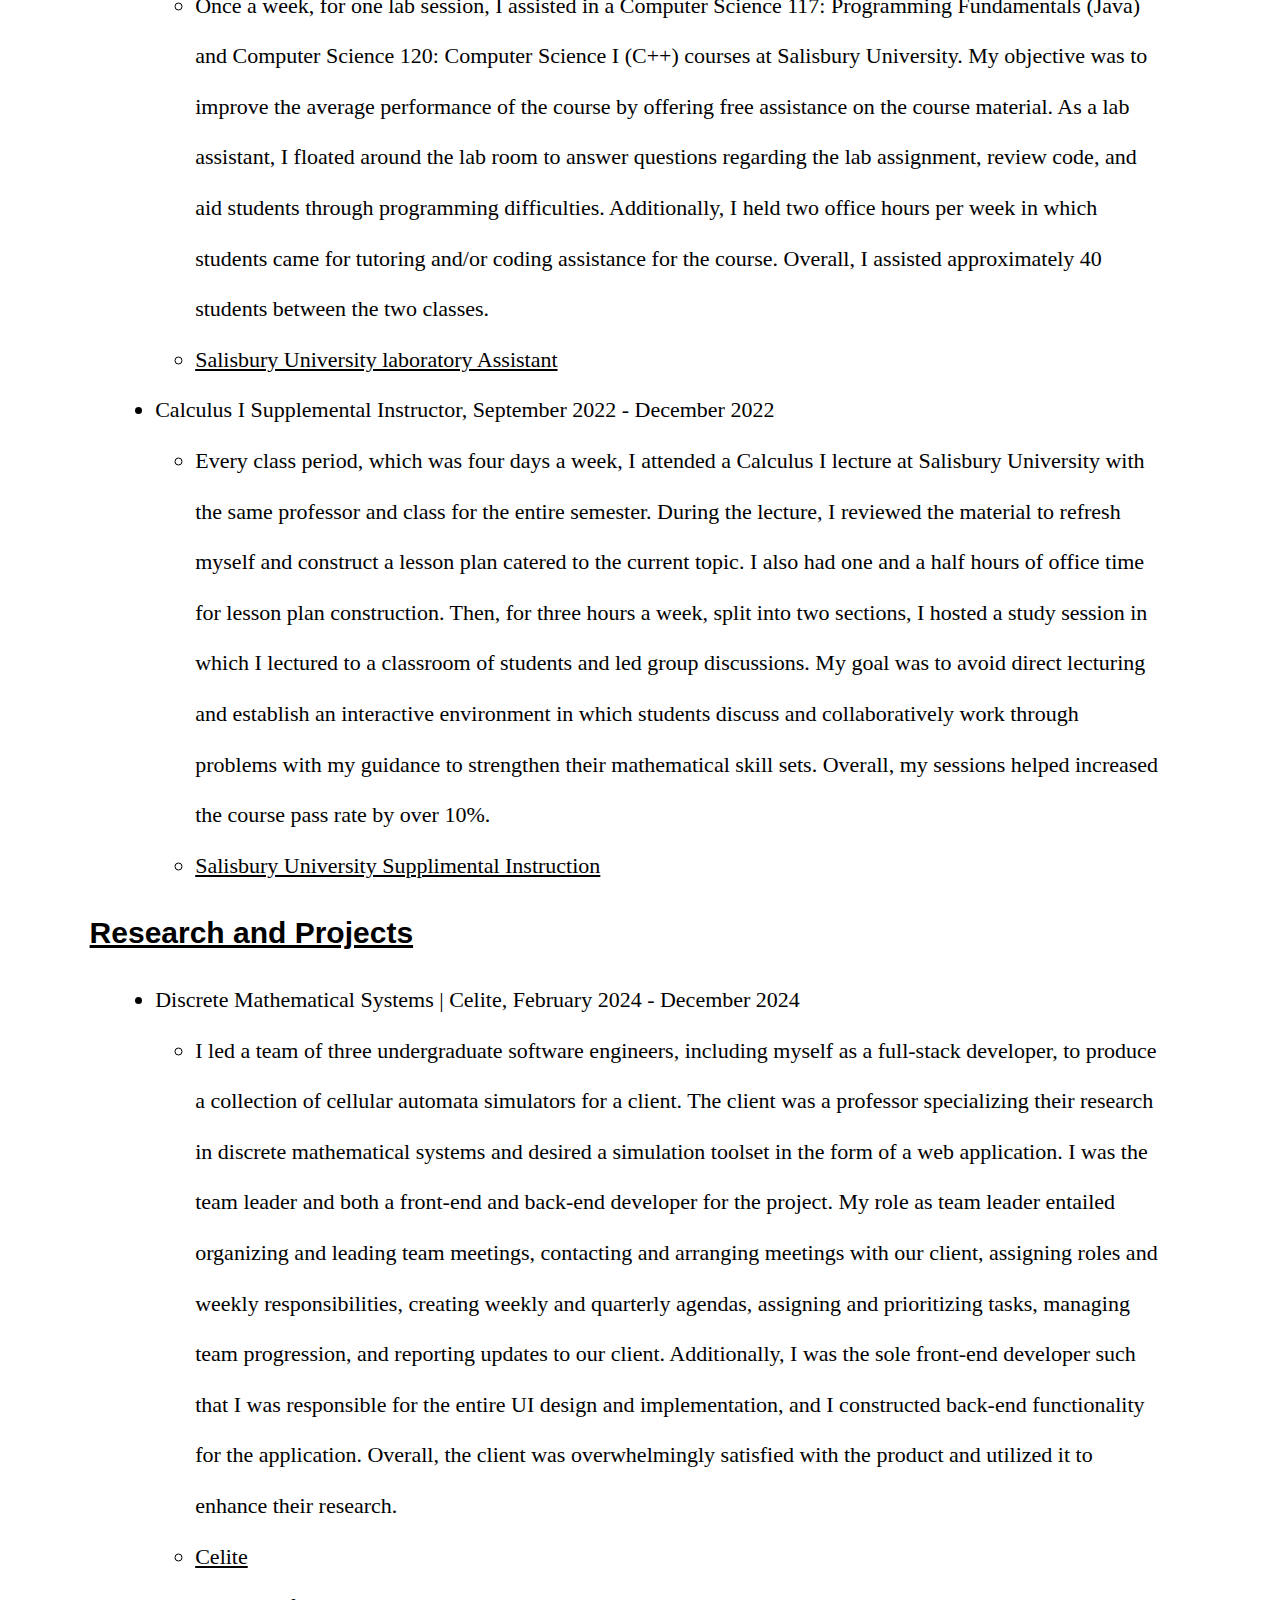
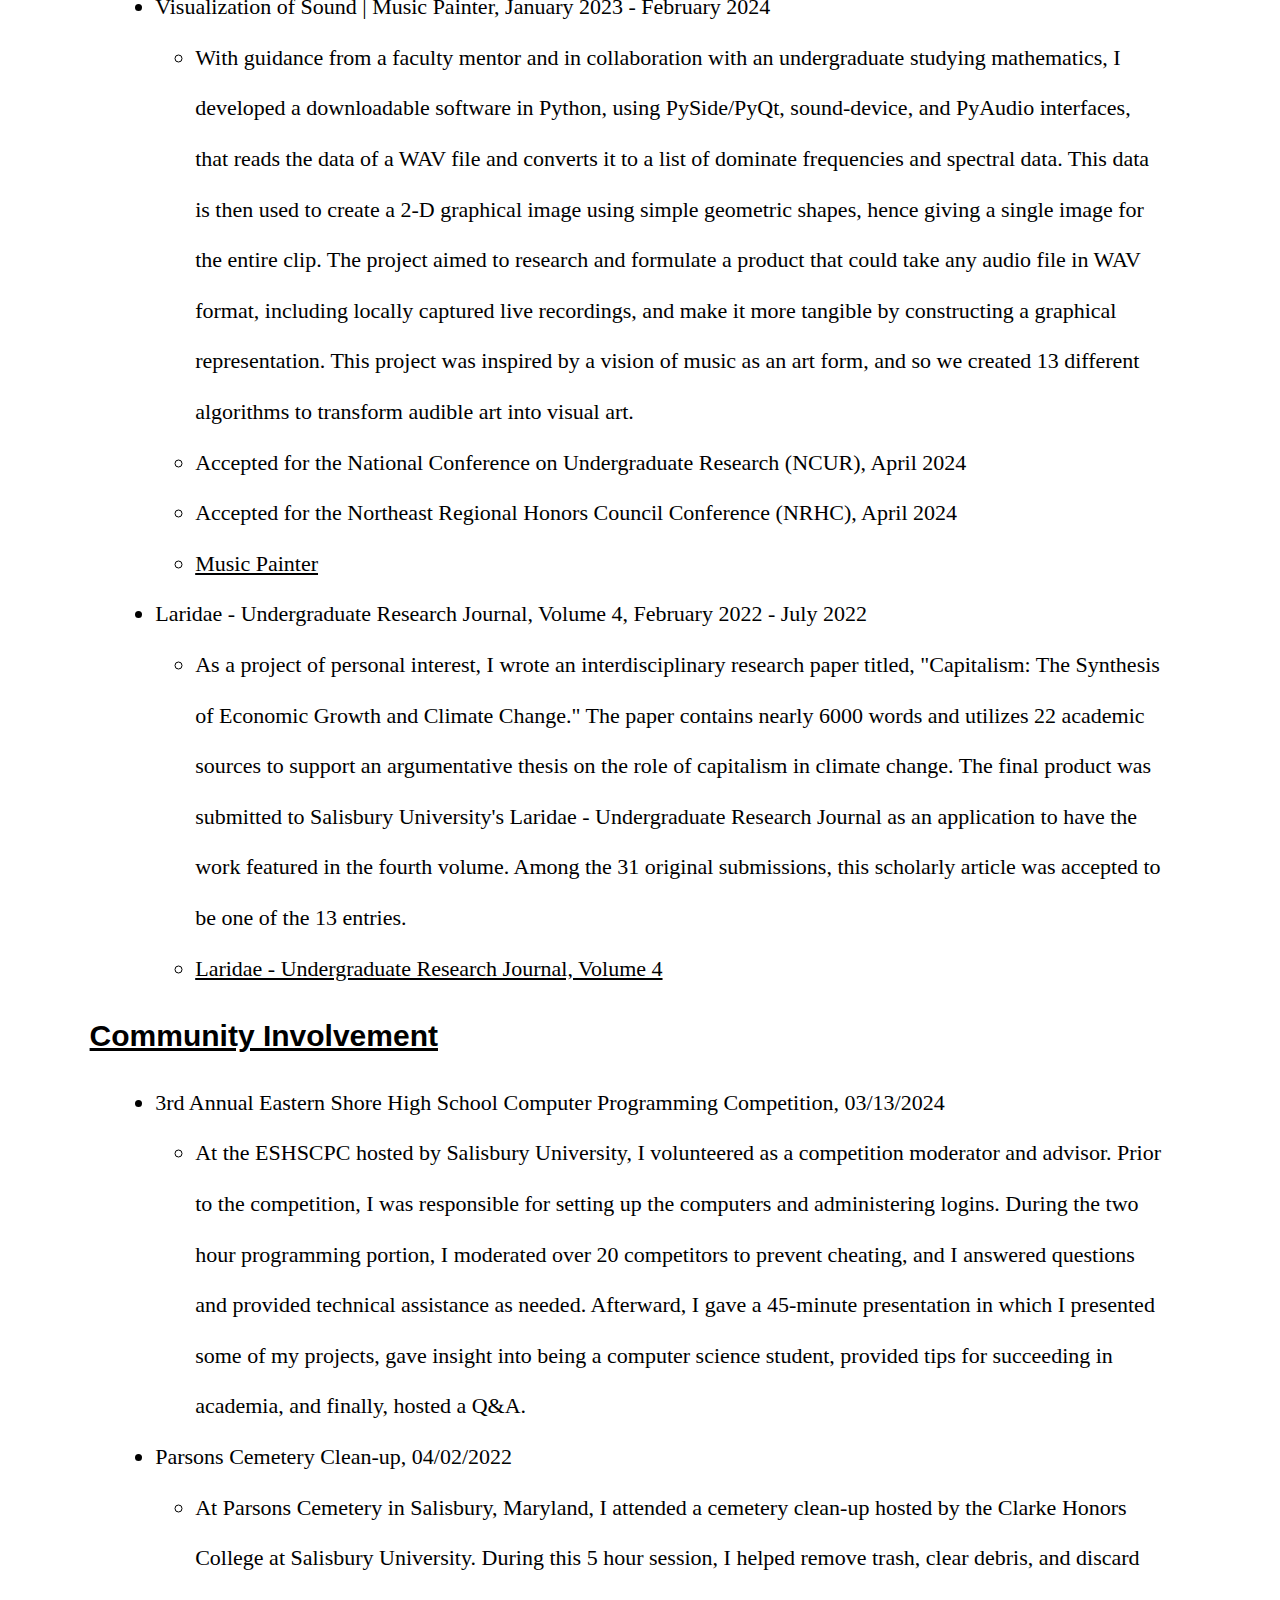
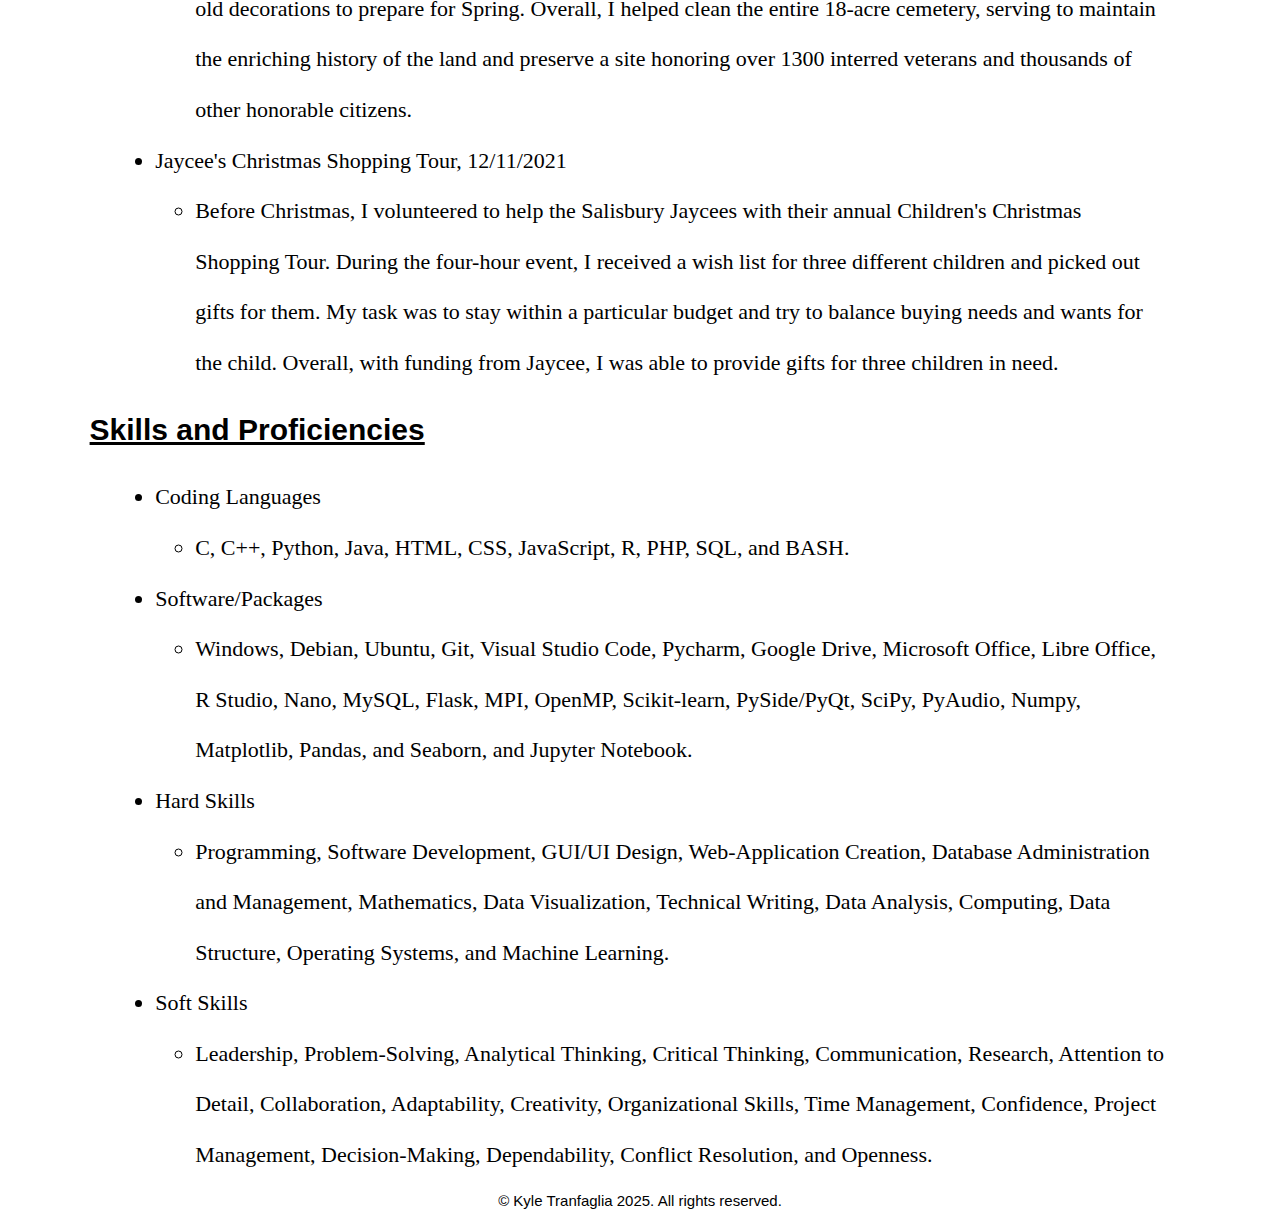
==== commit ba921d9f: "Updated Home page info to be up to date" ====
--- a/index.html
+++ b/index.html
@@ -101,25 +101,25 @@
     <ul class="p3"> 
       <li> Math Emporium Tutor (Math and COSC), September 2022 - May 2025 </li> 
       <ul>
-        <li> In the Math Emporium at Salisbury University, I hosted an open-door tutoring center that provides a focused, studious, and welcoming environment for all undergraduate students. My goal was to expand student's problem-solving skillsets and improve their overall understanding of the course material. As a tutor, I guided students through problems and constructed on-the-spot mini-lessons to reiterate and reinforce course material. I tutored all 100-level and 200-level Math and Computer Science courses and occasionally Physics, Chemistry, and Business courses. For over 10 courses, I tutored approximately 10 to 20 students per week, which totals about 1260 students. </li> 
+        <li> In the Math Emporium at Salisbury University, I hosted an open-door tutoring center that provides a focused, studious, and welcoming environment for all undergraduate students. My goal was to expand student's problem-solving skillsets and improve their overall understanding of the course material. As a tutor, I guided students through problems and constructed on-the-spot mini-lessons to reiterate and reinforce course material. I tutored all 100-level and 200-level Math and Computer Science courses and occasionally Physics, Chemistry, and Business courses. For over 10 courses, I tutored approximately 5 to 20 students per week, totaling over 1000 students. </li> 
         <li> <a href="https://www.salisbury.edu/academic-offices/science-and-technology/mathematical-sciences/tutoring-center.aspx" target="_blank"> Salisbury University Math Emporium </a> </li>
-      </ul> 
-      <li> Private Mathematics Tutor, September 2024 - May 2025 </li> 
-      <ul>
-        <li> As a private tutor for a professor's daughter at Salisbury University, I provided focused, one-on-one instruction in transitional algebra. Meeting 1-2 times weekly for hour-long sessions at the Clarke Honors College House, I developed a comprehensive approach that went beyond standard textbook problems, emphasizing conceptual understanding and interconnected mathematical relationships. I guided the student through weekly homework assignments while introducing alternative problem-solving strategies and various unique perspectives. Our sessions covered a broad range of topics, including linear equations, inequalities, geometric principles, graphing techniques, transformations, and variable manipulation. My pedagogical approach proved highly effective, as evidenced by the student's significant grade improvement from a C to an A by the end of the course. </li> 
       </ul> 
       <li> Computer Science Department Tutor, February 2025 - May 2025 </li> 
       <ul>
         <li> As one of two senior Computer Science Department Tutors at Salisbury University, I shared responsibility for providing comprehensive tutoring support across all computer science courses, from introductory 100-level to advanced 400-level coursework. Holding five weekly hours of tutoring sessions in the department's study rooms, we faced the unique challenge of differentiating our services in an era dominated by AI coding assistants and online resources. Our approach emphasized creating personalized learning experiences that addressed each student's specific needs with an aim to strengthen fundamental understandings and independent problem-solving capabilities. While attendance was modest, the participating students demonstrated noticeable improvement in their comprehension of challenging concepts and programming abilities. </li> 
-      </ul>  
+      </ul>
+      <li> Private Mathematics Tutor, September 2024 - December 2024 </li> 
+      <ul>
+        <li> As a private tutor for a professor's daughter at Salisbury University, I provided focused, one-on-one instruction in transitional algebra. Meeting 1-2 times weekly for hour-long sessions at the Clarke Honors College House, I developed a comprehensive approach that went beyond standard textbook problems, emphasizing conceptual understanding and interconnected mathematical relationships. I guided the student through weekly homework assignments while introducing alternative problem-solving strategies and various unique perspectives. Our sessions covered a broad range of topics, including linear equations, inequalities, geometric principles, graphing techniques, transformations, and variable manipulation. My pedagogical approach proved highly effective, as evidenced by the student's significant grade improvement from a C to an A by the end of the course. </li> 
+      </ul>   
       <li> Computer Science laboratory Assistant, September 2024 - May 2025 </li> 
       <ul>
-        <li> Once a week, for one lab session, I assisted in a Computer Science 117: Programming Fundamentals (Java) and Computer Science 120: Computer Science I (C++) course at Salisbury University. My objective was to improve the average performance of the course by offering free assistance on the course material. As a lab assistant, I floated around the lab room to answer questions regarding the lab assignment, review code, and aid students through programming difficulties. Additionally, I held two office hours per week in which students came for tutoring and/or coding assistance for the course. Overall, I assisted approximately 25 students per class and improved the average course GPA by approximately 10% for each given professor. </li> 
+        <li> Once a week, for one lab session, I assisted in a Computer Science 117: Programming Fundamentals (Java) and Computer Science 120: Computer Science I (C++) courses at Salisbury University. My objective was to improve the average performance of the course by offering free assistance on the course material. As a lab assistant, I floated around the lab room to answer questions regarding the lab assignment, review code, and aid students through programming difficulties. Additionally, I held two office hours per week in which students came for tutoring and/or coding assistance for the course. Overall, I assisted approximately 40 students between the two classes. </li> 
         <li> <a href="https://www.salisbury.edu/academic-offices/science-and-technology/computer-science/academic-assistance.aspx" target="_blank"> Salisbury University laboratory Assistant </a> </li>
       </ul> 
       <li> Calculus I Supplemental Instructor, September 2022 - December 2022 </li> 
       <ul> 
-        <li> Every class period, which was four days a week, I attended a Calculus I lecture at Salisbury University with the same professor and class for the entire semester. During the lecture, I reviewed the material to refresh myself and construct a lesson plan catered to the current topic. I also had one and a half hours of office time for lesson plan construction. Then, for three hours a week, split into two sections, I hosted a study session in which I lectured to a classroom of students and led group discussions. My goal was to avoid direct lecturing and establish an interactive environment in which students discuss and collaboratively work through problems with my guidance to strengthen their mathematical skill sets. Overall, my sessions increased the course pass rate by 20% for students who attended. </li> 
+        <li> Every class period, which was four days a week, I attended a Calculus I lecture at Salisbury University with the same professor and class for the entire semester. During the lecture, I reviewed the material to refresh myself and construct a lesson plan catered to the current topic. I also had one and a half hours of office time for lesson plan construction. Then, for three hours a week, split into two sections, I hosted a study session in which I lectured to a classroom of students and led group discussions. My goal was to avoid direct lecturing and establish an interactive environment in which students discuss and collaboratively work through problems with my guidance to strengthen their mathematical skill sets. Overall, my sessions helped increased the course pass rate by over 10%. </li> 
         <li> <a href="https://www.salisbury.edu/administration/academic-affairs/center-for-student-achievement/si.aspx" target="_blank"> Salisbury University Supplimental Instruction </a> </li>
       </ul>
     </ul>
@@ -164,7 +164,7 @@
       <ul>
         <li> C, C++, Python, Java, HTML, CSS, JavaScript, R, PHP, SQL, and BASH. </li> 
       </ul> 
-      <li> Software </li> 
+      <li> Software/Packages </li> 
       <ul>
         <li> Windows, Debian, Ubuntu, Git, Visual Studio Code, Pycharm, Google Drive, Microsoft Office, Libre Office, R Studio, Nano, MySQL, Flask, MPI, OpenMP, Scikit-learn, PySide/PyQt, SciPy, PyAudio, Numpy, Matplotlib, Pandas, and Seaborn, and Jupyter Notebook. </li> 
       </ul> 
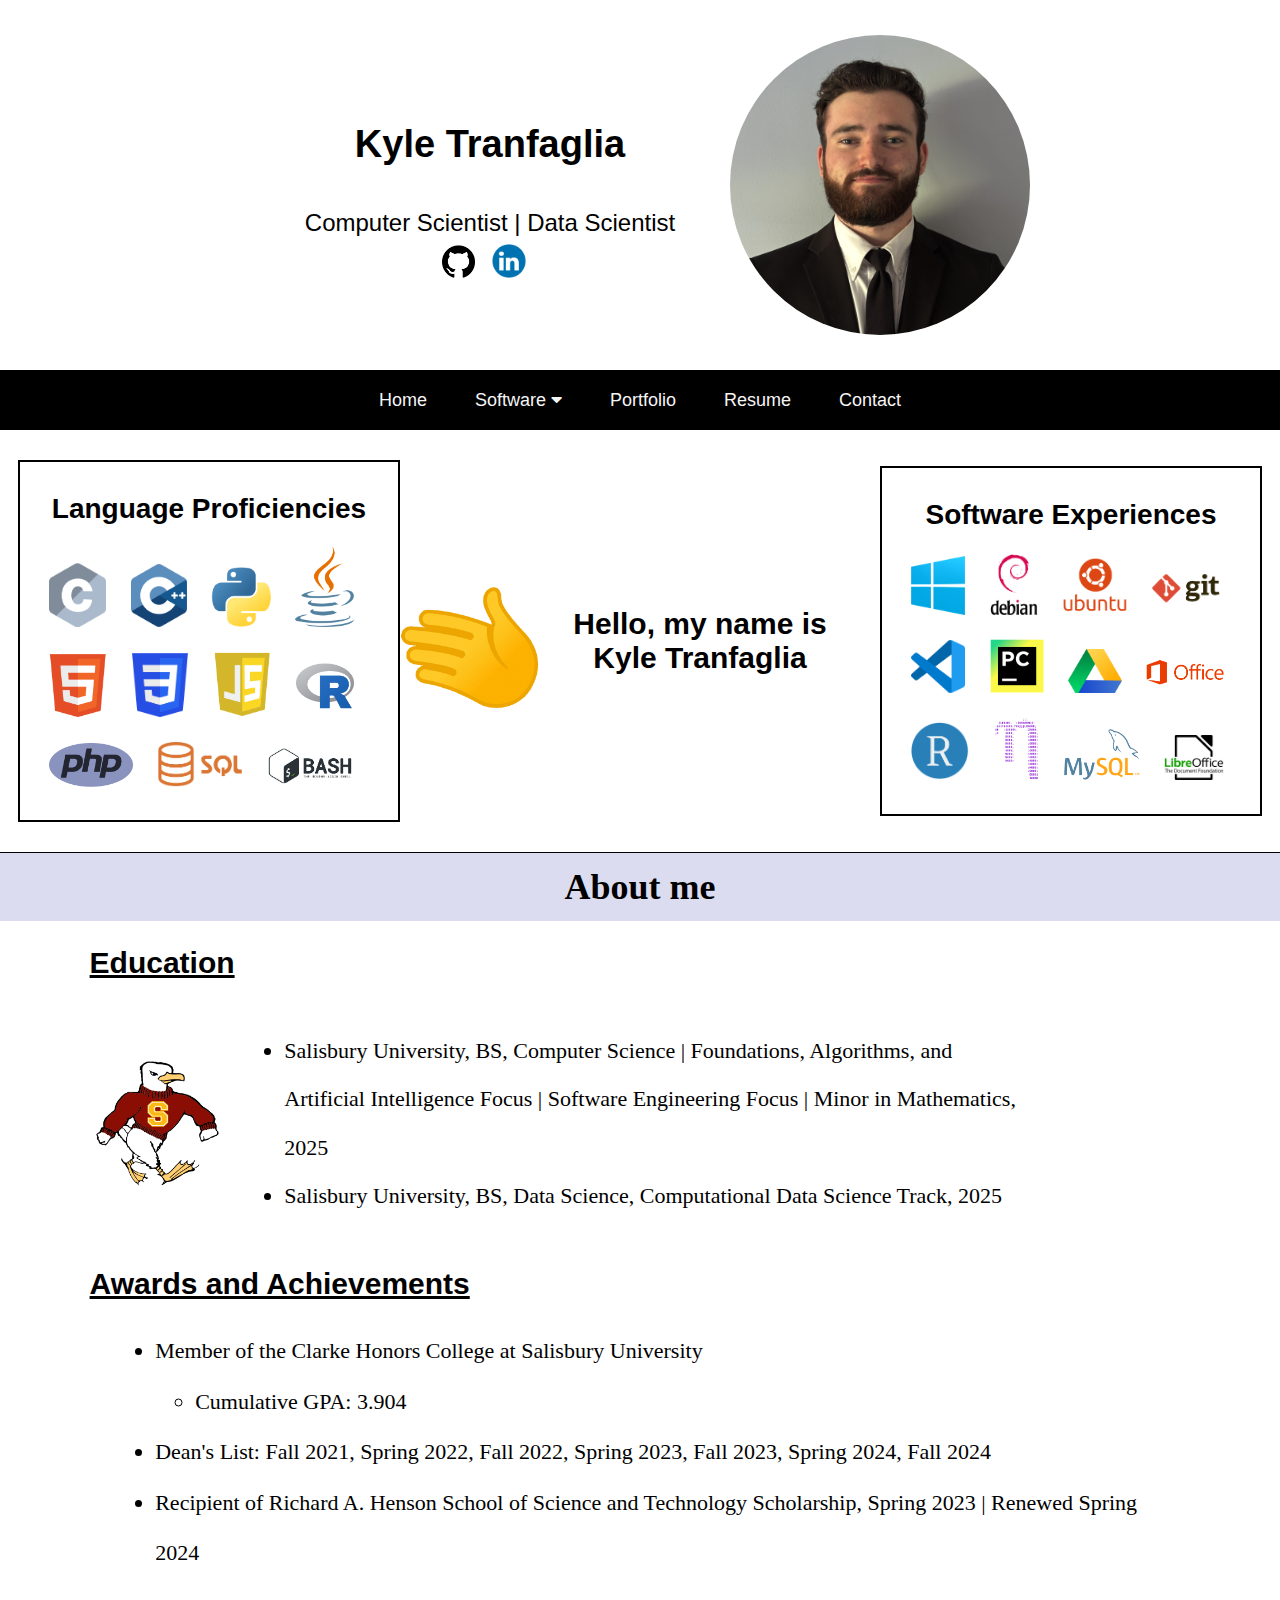
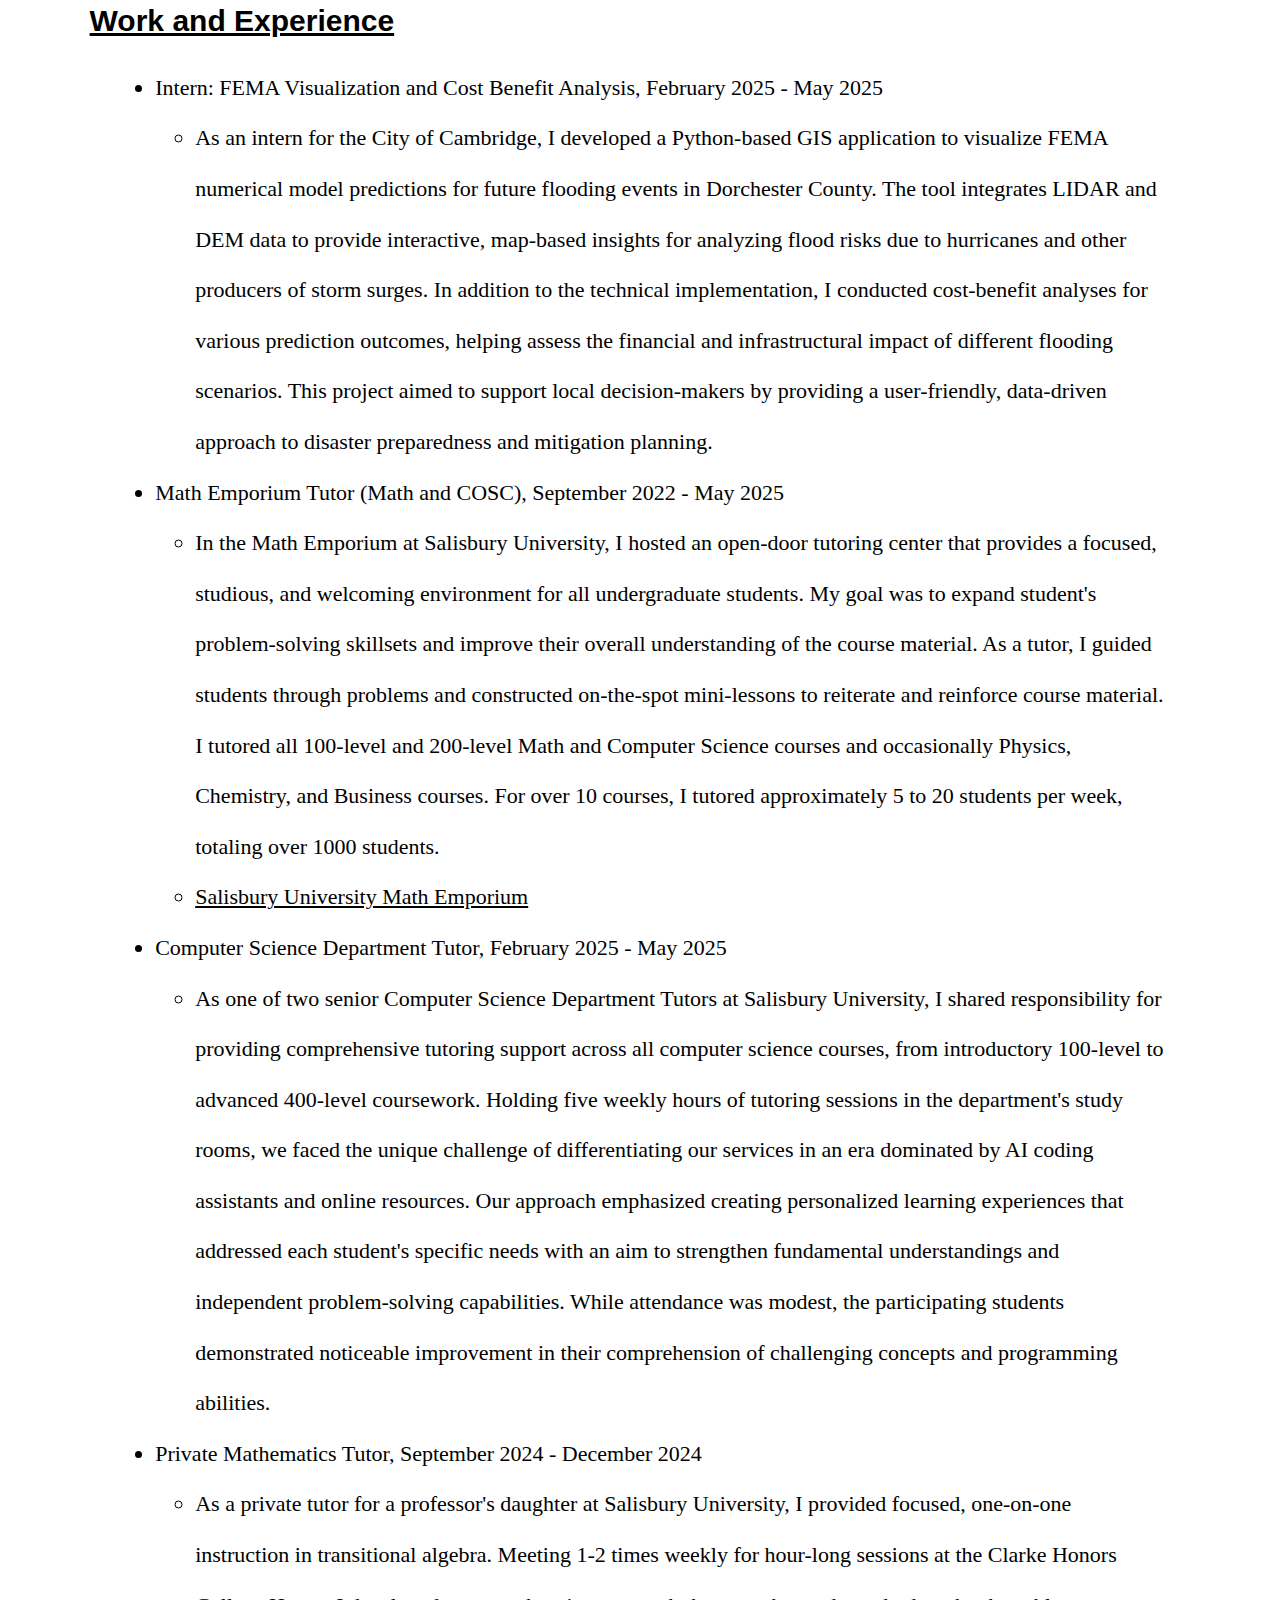
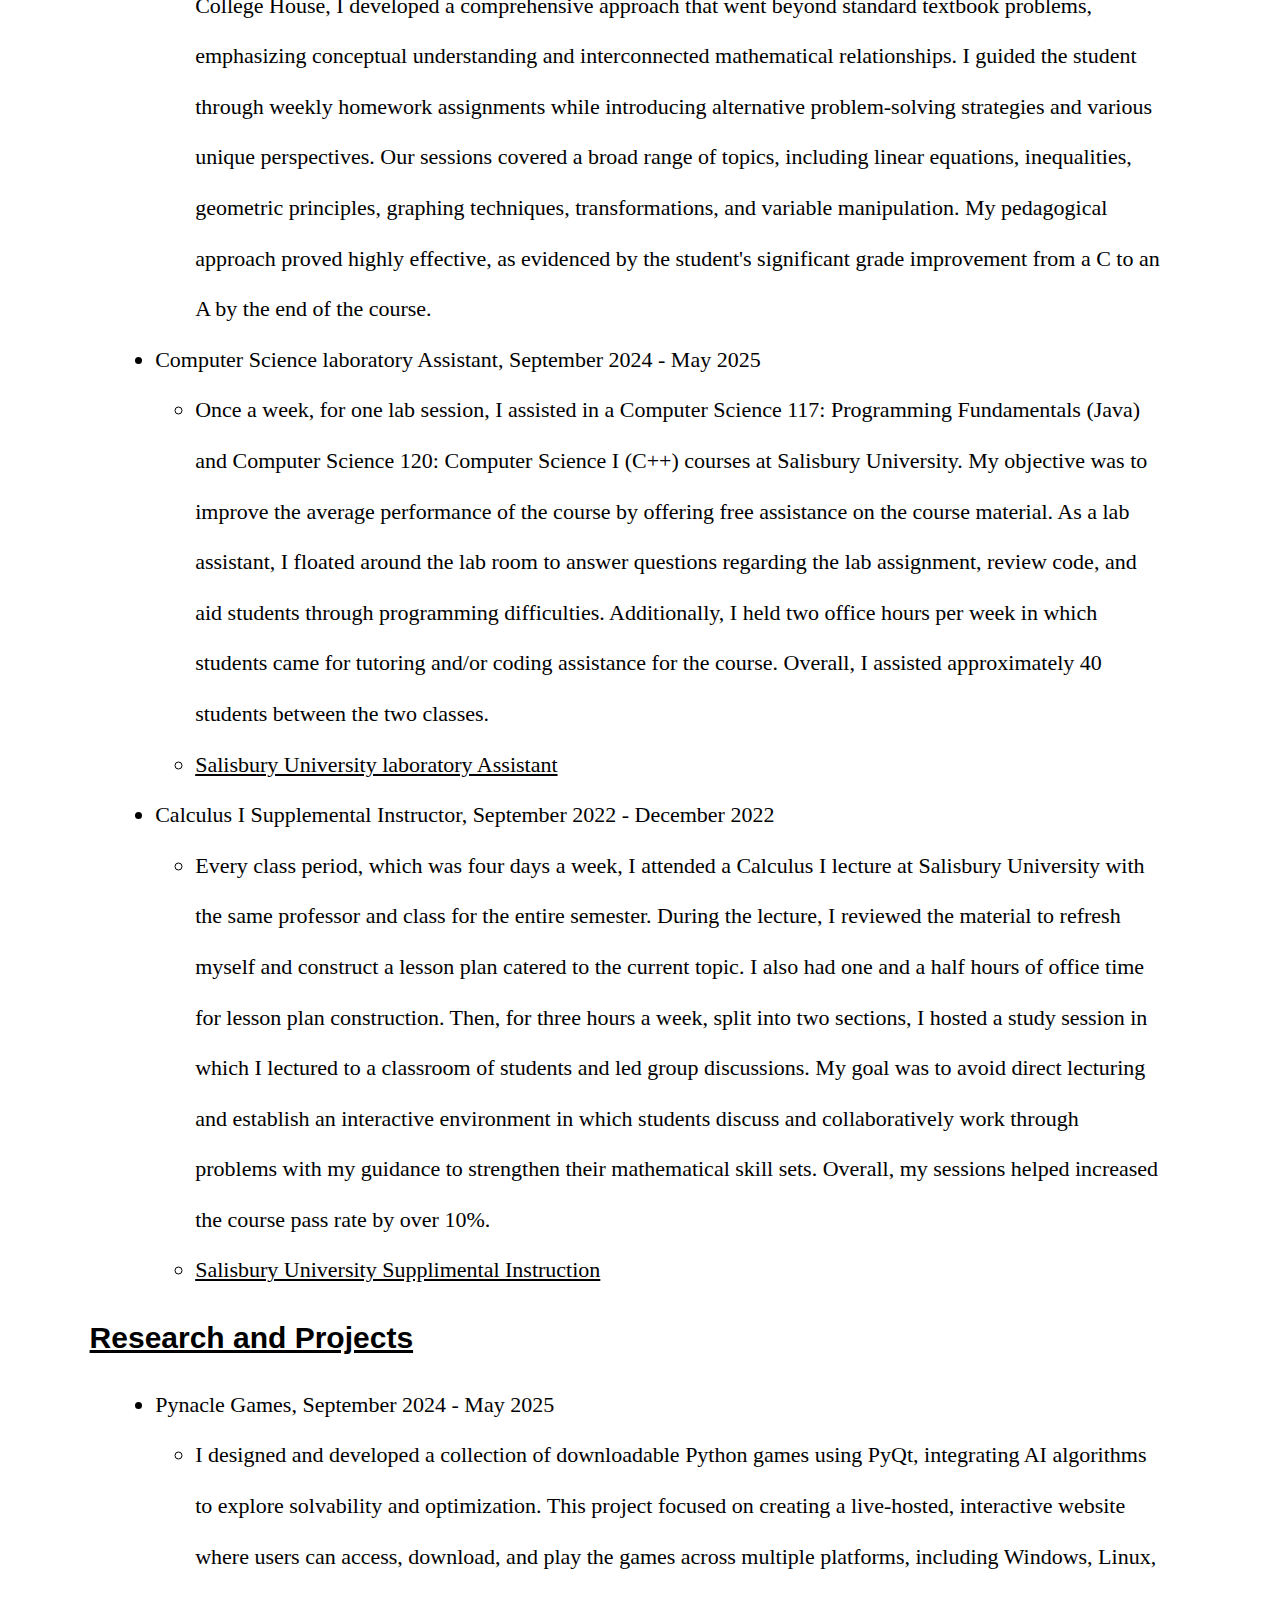
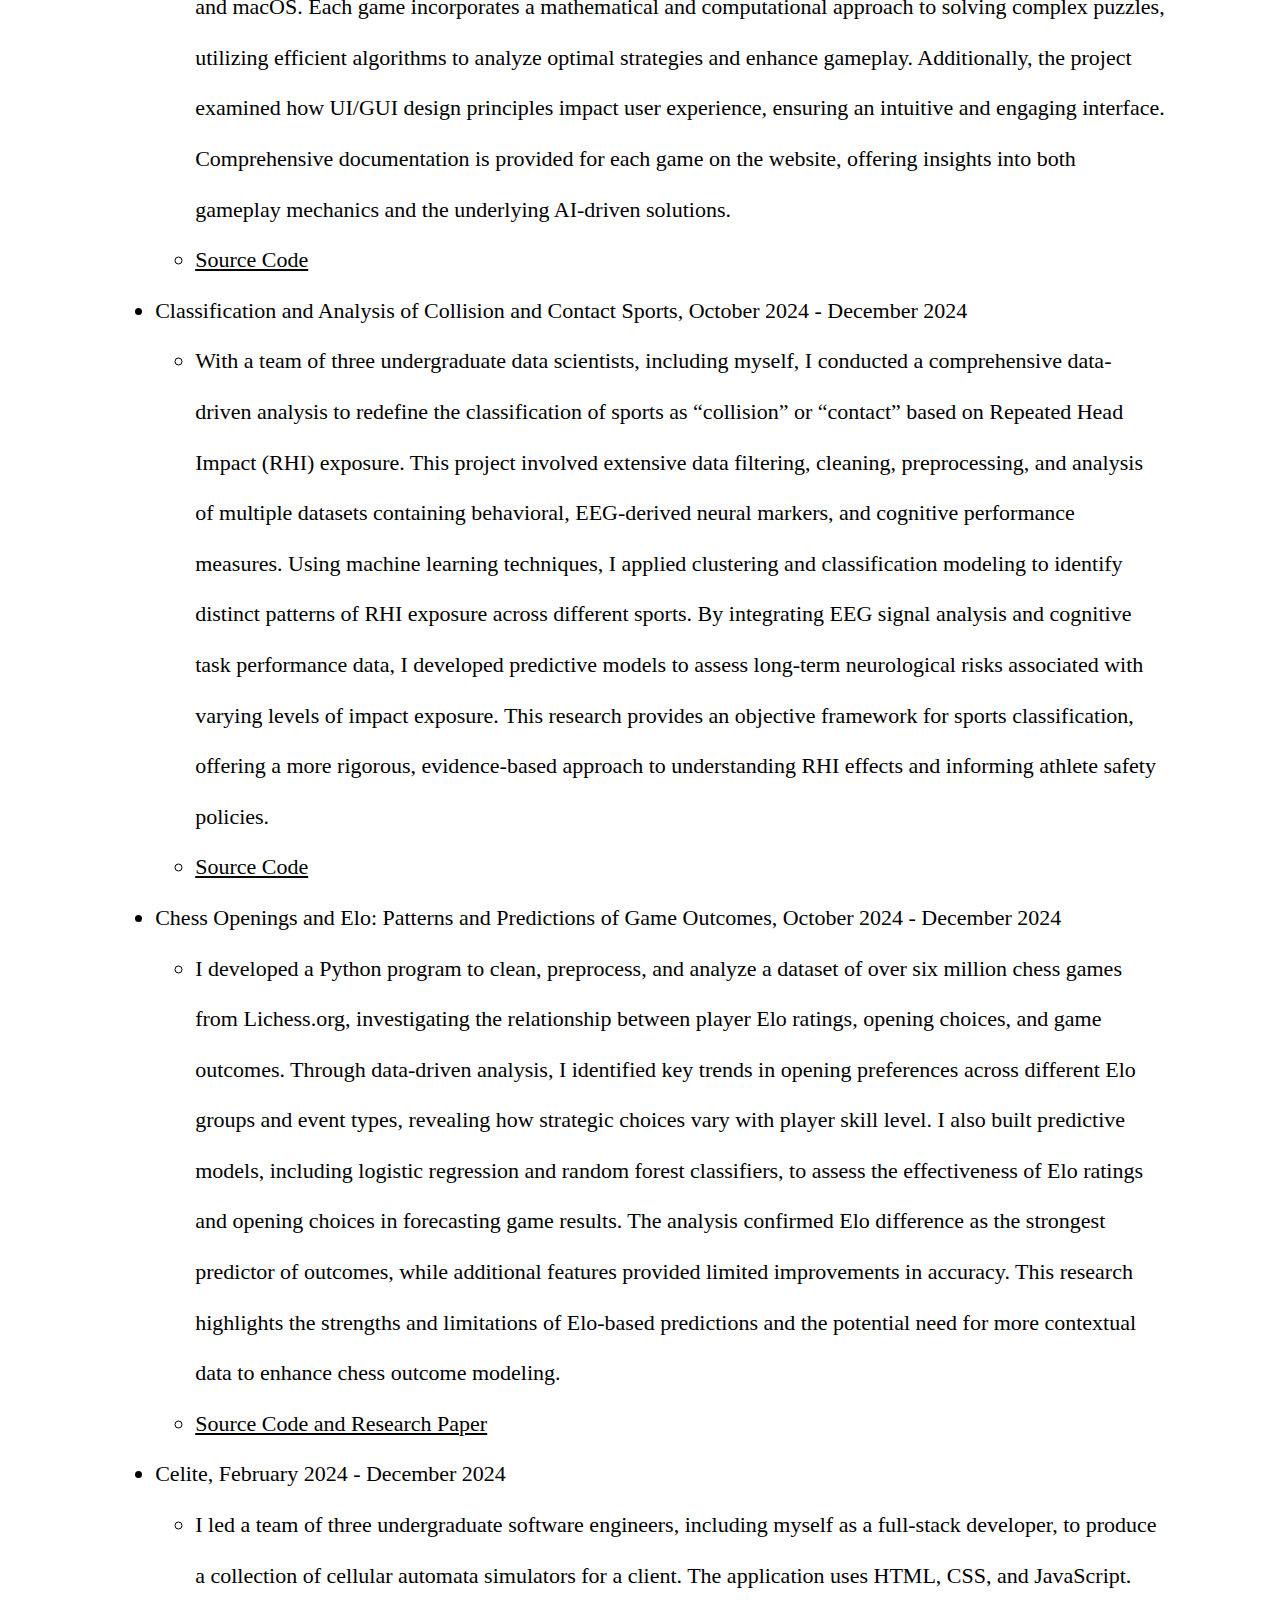
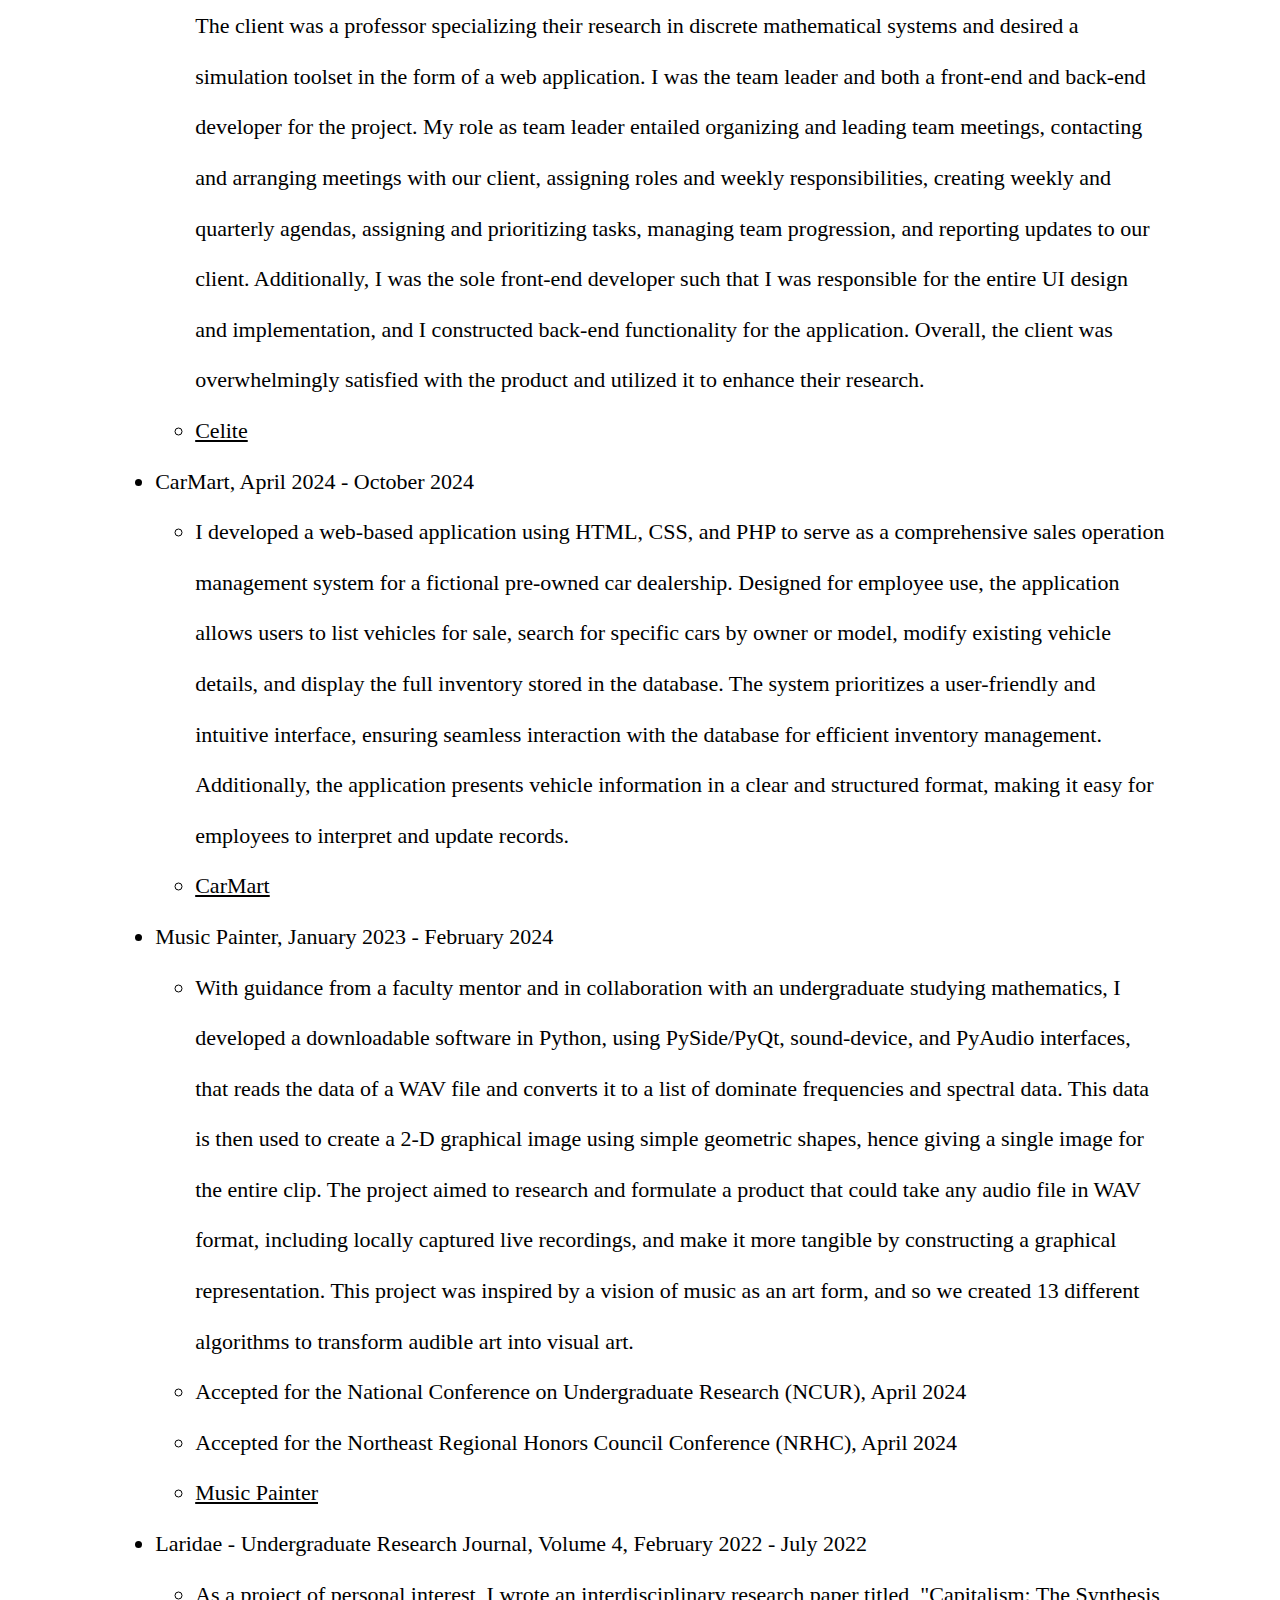
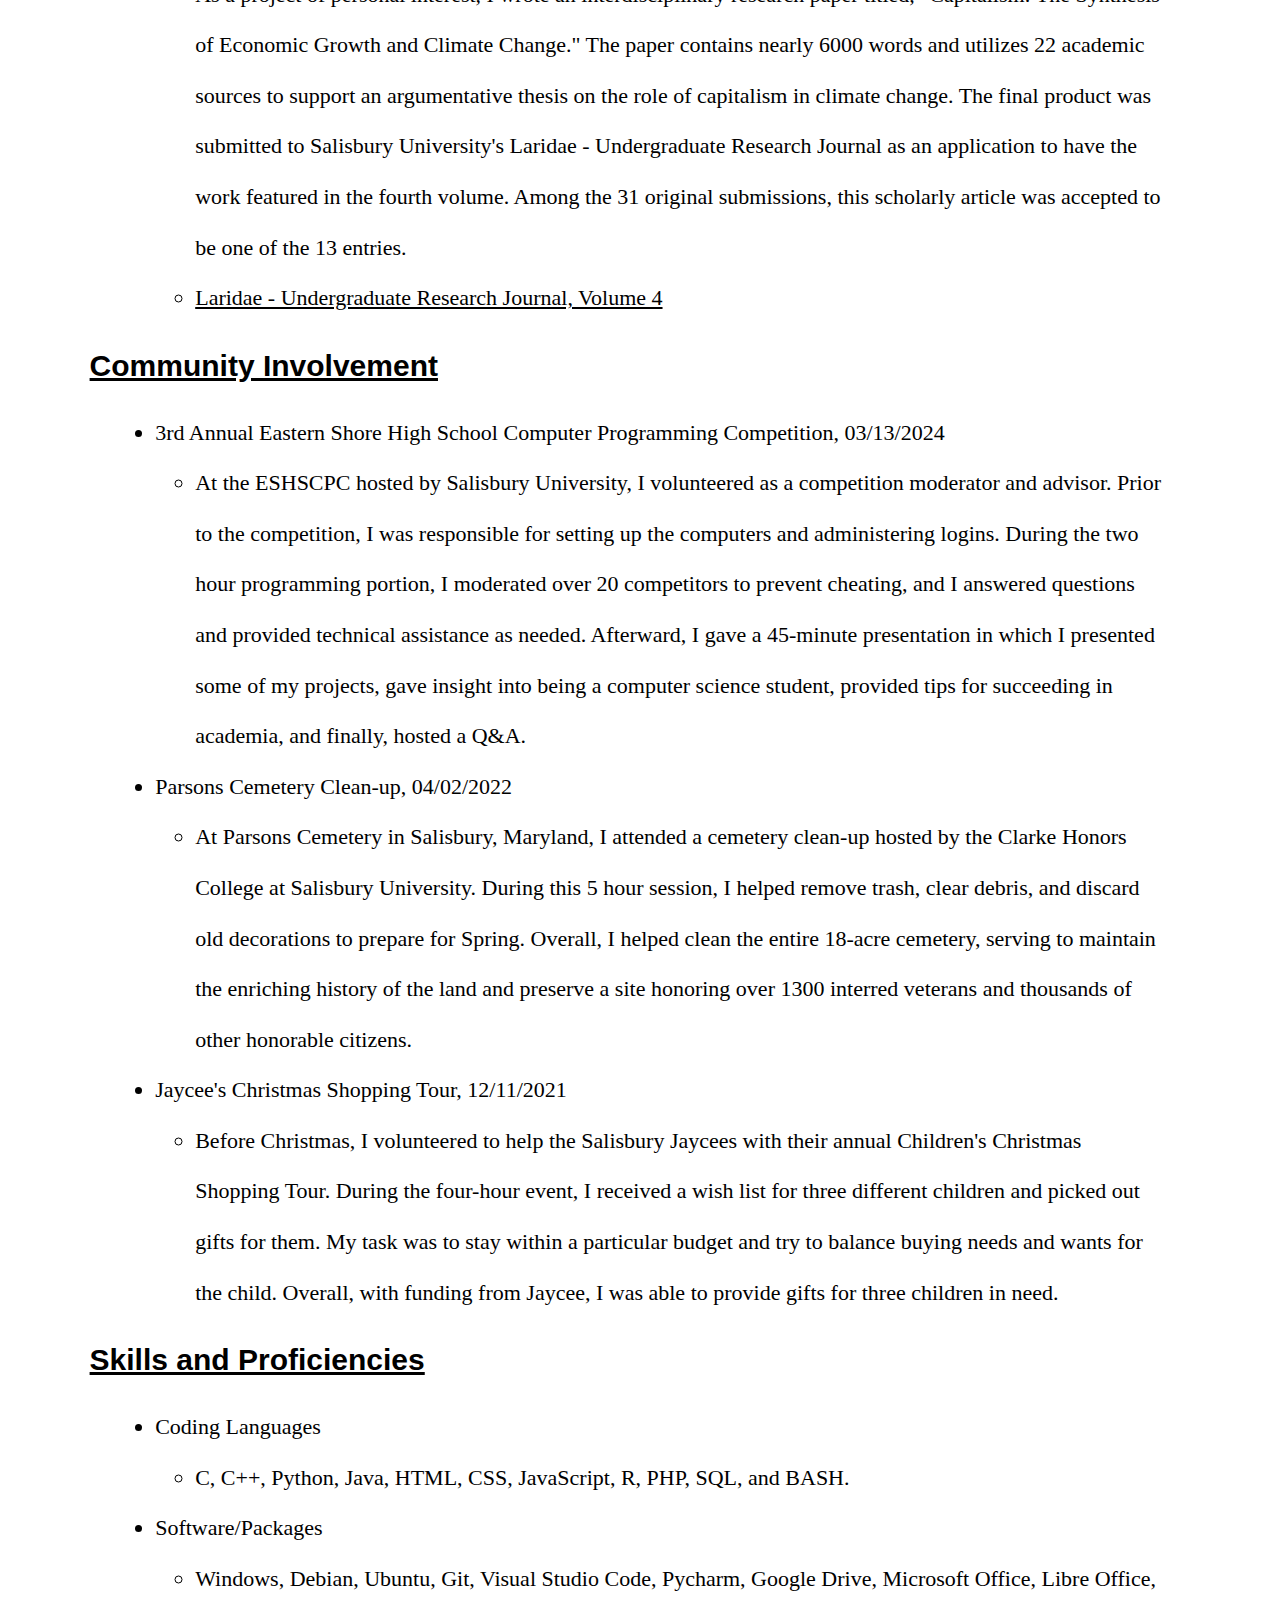
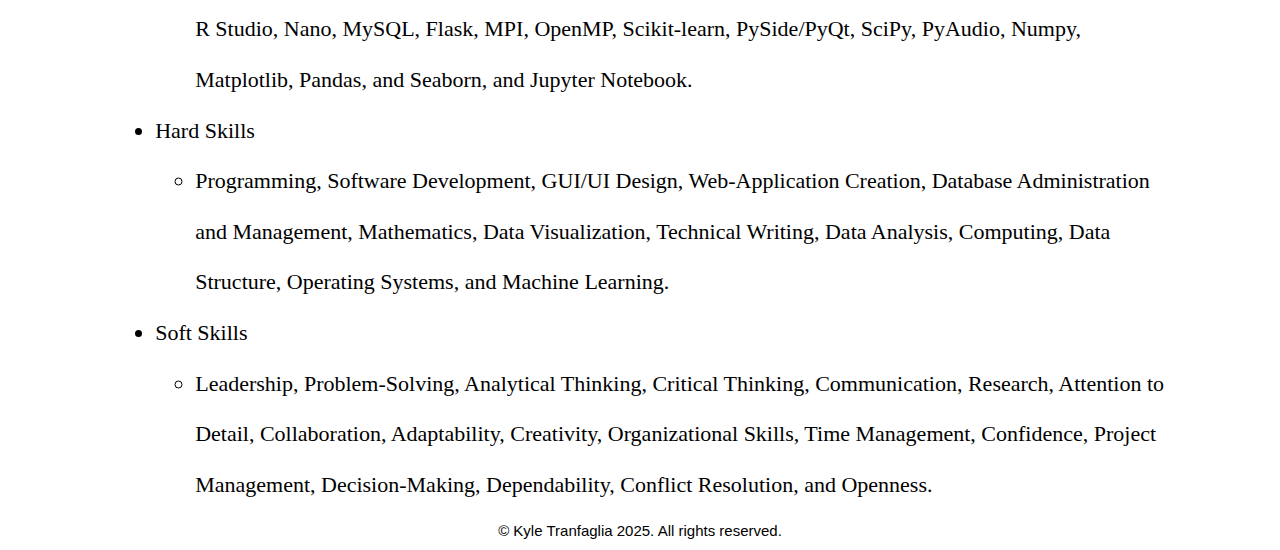
==== commit 303f229c: "Updated Transcript and Resume. Added more to projects and work sections on home page" ====
--- a/index.html
+++ b/index.html
@@ -99,6 +99,10 @@
     </ul>
     <h2> Work and Experience </h2>
     <ul class="p3"> 
+      <li> Intern: FEMA Visualization and Cost Benefit Analysis, February 2025 - May 2025 </li> 
+      <ul>
+        <li> As an intern for the City of Cambridge, I developed a Python-based GIS application to visualize FEMA numerical model predictions for future flooding events in Dorchester County. The tool integrates LIDAR and DEM data to provide interactive, map-based insights for analyzing flood risks due to hurricanes and other producers of storm surges. In addition to the technical implementation, I conducted cost-benefit analyses for various prediction outcomes, helping assess the financial and infrastructural impact of different flooding scenarios. This project aimed to support local decision-makers by providing a user-friendly, data-driven approach to disaster preparedness and mitigation planning. </li>
+      </ul> 
       <li> Math Emporium Tutor (Math and COSC), September 2022 - May 2025 </li> 
       <ul>
         <li> In the Math Emporium at Salisbury University, I hosted an open-door tutoring center that provides a focused, studious, and welcoming environment for all undergraduate students. My goal was to expand student's problem-solving skillsets and improve their overall understanding of the course material. As a tutor, I guided students through problems and constructed on-the-spot mini-lessons to reiterate and reinforce course material. I tutored all 100-level and 200-level Math and Computer Science courses and occasionally Physics, Chemistry, and Business courses. For over 10 courses, I tutored approximately 5 to 20 students per week, totaling over 1000 students. </li> 
@@ -125,12 +129,32 @@
     </ul>
     <h2> Research and Projects </h2>
     <ul class="p3"> 
-      <li> Discrete Mathematical Systems | Celite, February 2024 - December 2024 </li>  
-      <ul>
-        <li> I led a team of three undergraduate software engineers, including myself as a full-stack developer, to produce a collection of cellular automata simulators for a client. The client was a professor specializing their research in discrete mathematical systems and desired a simulation toolset in the form of a web application. I was the team leader and both a front-end and back-end developer for the project. My role as team leader entailed organizing and leading team meetings, contacting and arranging meetings with our client, assigning roles and weekly responsibilities, creating weekly and quarterly agendas, assigning and prioritizing tasks, managing team progression, and reporting updates to our client. Additionally, I was the sole front-end developer such that I was responsible for the entire UI design and implementation, and I constructed back-end functionality for the application. Overall, the client was overwhelmingly satisfied with the product and utilized it to enhance their research.  </li> 
+      <li> Pynacle Games, September 2024 - May 2025 </li>  
+      <ul>
+        <li> I designed and developed a collection of downloadable Python games using PyQt, integrating AI algorithms to explore solvability and optimization. This project focused on creating a live-hosted, interactive website where users can access, download, and play the games across multiple platforms, including Windows, Linux, and macOS. Each game incorporates a mathematical and computational approach to solving complex puzzles, utilizing efficient algorithms to analyze optimal strategies and enhance gameplay. Additionally, the project examined how UI/GUI design principles impact user experience, ensuring an intuitive and engaging interface. Comprehensive documentation is provided for each game on the website, offering insights into both gameplay mechanics and the underlying AI-driven solutions. </li>
+        <li> <a href="https://github.com/ktranfaglia1/PynacleGames" target="_blank"> Source Code </a> </li>
+      </ul> 
+      <li> Classification and Analysis of Collision and Contact Sports, October 2024 - December 2024 </li>  
+      <ul> 
+        <li> With a team of three undergraduate data scientists, including myself, I conducted a comprehensive data-driven analysis to redefine the classification of sports as “collision” or “contact” based on Repeated Head Impact (RHI) exposure. This project involved extensive data filtering, cleaning, preprocessing, and analysis of multiple datasets containing behavioral, EEG-derived neural markers, and cognitive performance measures. Using machine learning techniques, I applied clustering and classification modeling to identify distinct patterns of RHI exposure across different sports. By integrating EEG signal analysis and cognitive task performance data, I developed predictive models to assess long-term neurological risks associated with varying levels of impact exposure. This research provides an objective framework for sports classification, offering a more rigorous, evidence-based approach to understanding RHI effects and informing athlete safety policies. </li>
+        <li> <a href="https://github.com/ktranfaglia1/DSCI490" target="_blank"> Source Code </a> </li>
+      </ul> 
+      <li> Chess Openings and Elo: Patterns and Predictions of Game Outcomes, October 2024 - December 2024 </li>  
+      <ul> 
+        <li> I developed a Python program to clean, preprocess, and analyze a dataset of over six million chess games from Lichess.org, investigating the relationship between player Elo ratings, opening choices, and game outcomes. Through data-driven analysis, I identified key trends in opening preferences across different Elo groups and event types, revealing how strategic choices vary with player skill level. I also built predictive models, including logistic regression and random forest classifiers, to assess the effectiveness of Elo ratings and opening choices in forecasting game results. The analysis confirmed Elo difference as the strongest predictor of outcomes, while additional features provided limited improvements in accuracy. This research highlights the strengths and limitations of Elo-based predictions and the potential need for more contextual data to enhance chess outcome modeling. </li>
+      <li> <a href="https://github.com/ktranfaglia1/DSCI470/tree/main/ChessAnalysis" target="_blank"> Source Code and Research Paper</a> </li>
+      </ul> 
+      <li> Celite, February 2024 - December 2024 </li>  
+      <ul>
+        <li> I led a team of three undergraduate software engineers, including myself as a full-stack developer, to produce a collection of cellular automata simulators for a client. The application uses HTML, CSS, and JavaScript. The client was a professor specializing their research in discrete mathematical systems and desired a simulation toolset in the form of a web application. I was the team leader and both a front-end and back-end developer for the project. My role as team leader entailed organizing and leading team meetings, contacting and arranging meetings with our client, assigning roles and weekly responsibilities, creating weekly and quarterly agendas, assigning and prioritizing tasks, managing team progression, and reporting updates to our client. Additionally, I was the sole front-end developer such that I was responsible for the entire UI design and implementation, and I constructed back-end functionality for the application. Overall, the client was overwhelmingly satisfied with the product and utilized it to enhance their research.  </li> 
         <li> <a href="https://celite.org" target="_blank"> Celite </a> </li>
       </ul> 
-      <li> Visualization of Sound | Music Painter, January 2023 - February 2024 </li> 
+      <li> CarMart, April 2024 - October 2024 </li>  
+      <ul>
+        <li> I developed a web-based application using HTML, CSS, and PHP to serve as a comprehensive sales operation management system for a fictional pre-owned car dealership. Designed for employee use, the application allows users to list vehicles for sale, search for specific cars by owner or model, modify existing vehicle details, and display the full inventory stored in the database. The system prioritizes a user-friendly and intuitive interface, ensuring seamless interaction with the database for efficient inventory management. Additionally, the application presents vehicle information in a clear and structured format, making it easy for employees to interpret and update records. </li>
+        <li> <a href="https://kyletranfaglia.top/CarMart/search.html" target="_blank"> CarMart </a> </li>
+      </ul> 
+      <li> Music Painter, January 2023 - February 2024 </li> 
       <ul>
         <li> With guidance from a faculty mentor and in collaboration with an undergraduate studying mathematics, I developed a downloadable software in Python, using PySide/PyQt, sound-device, and PyAudio interfaces, that reads the data of a WAV file and converts it to a list of dominate frequencies and spectral data. This data is then used to create a 2-D graphical image using simple geometric shapes, hence giving a single image for the entire clip. The project aimed to research and formulate a product that could take any audio file in WAV format, including locally captured live recordings, and make it more tangible by constructing a  graphical representation. This project was inspired by a vision of music as an art form, and so we created 13 different algorithms to transform audible art into visual art. </li> 
         <li> Accepted for the National Conference on Undergraduate Research (NCUR), April 2024 </li>
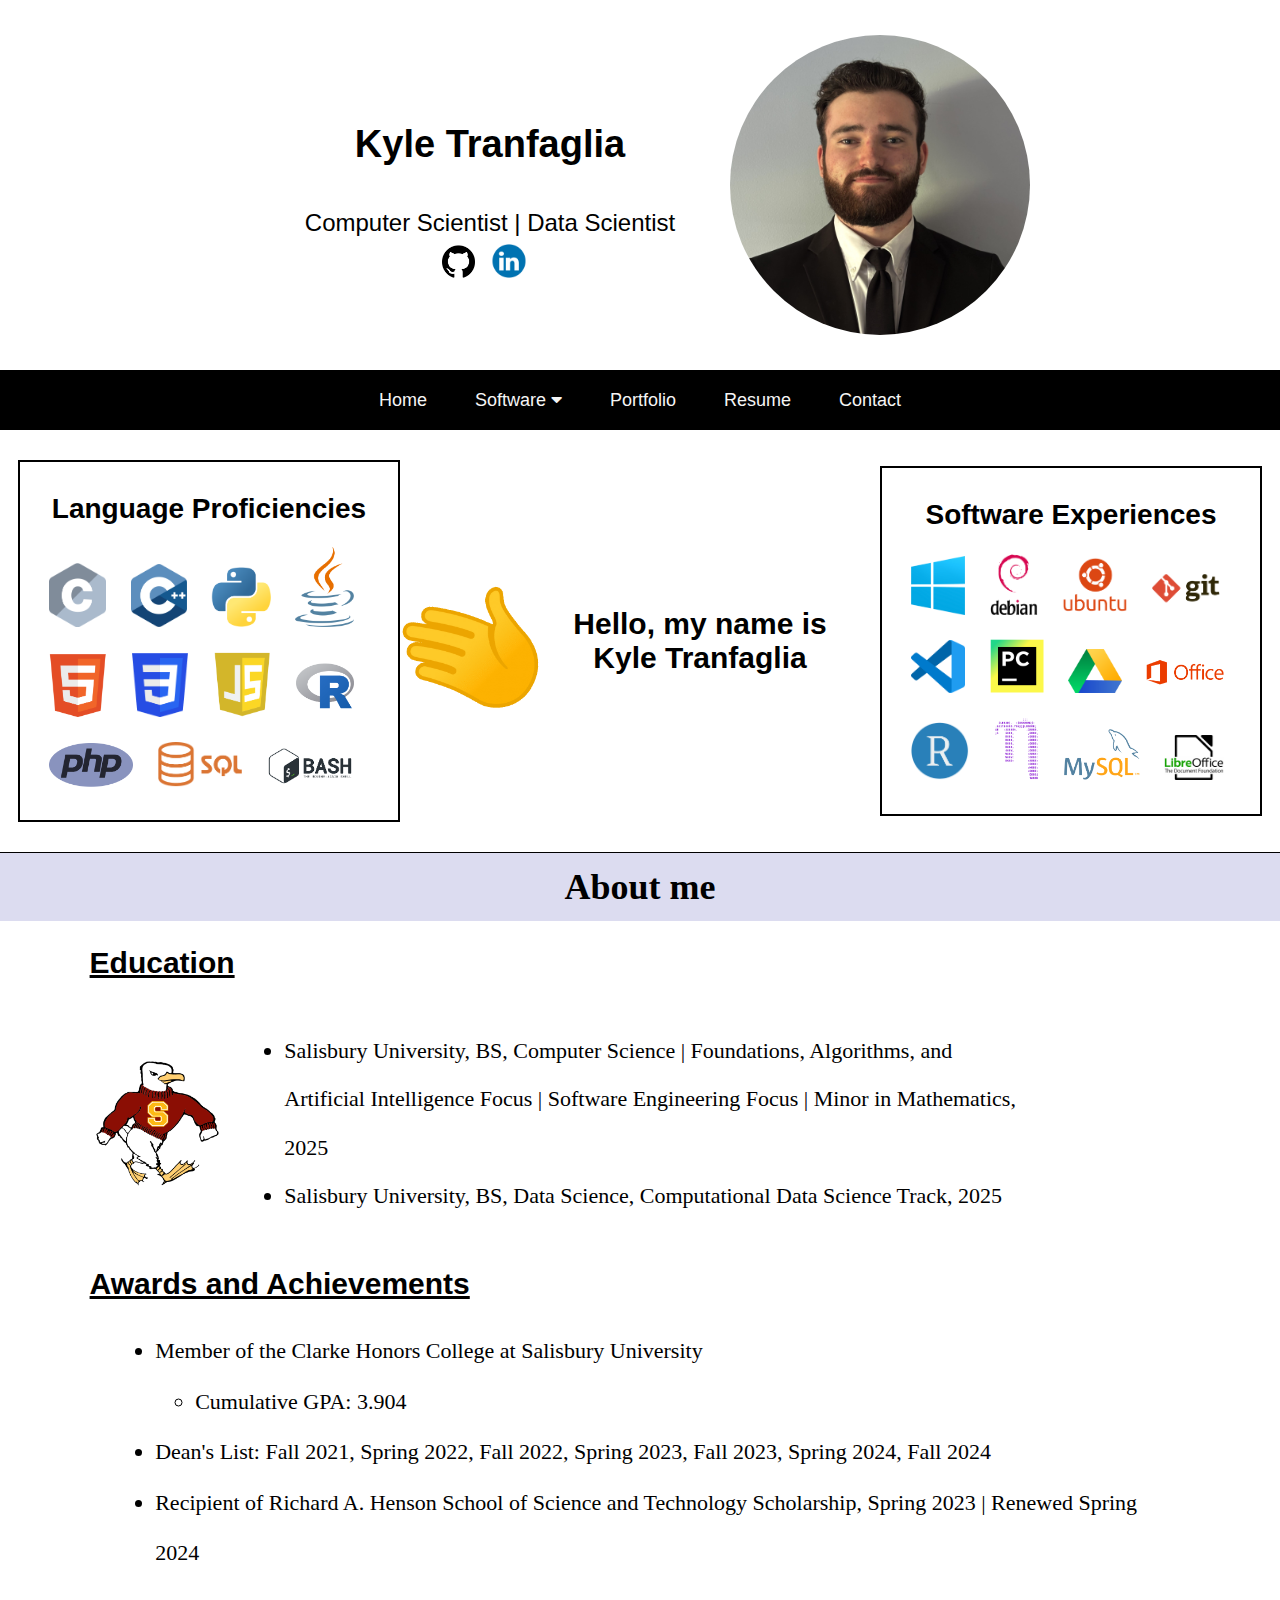
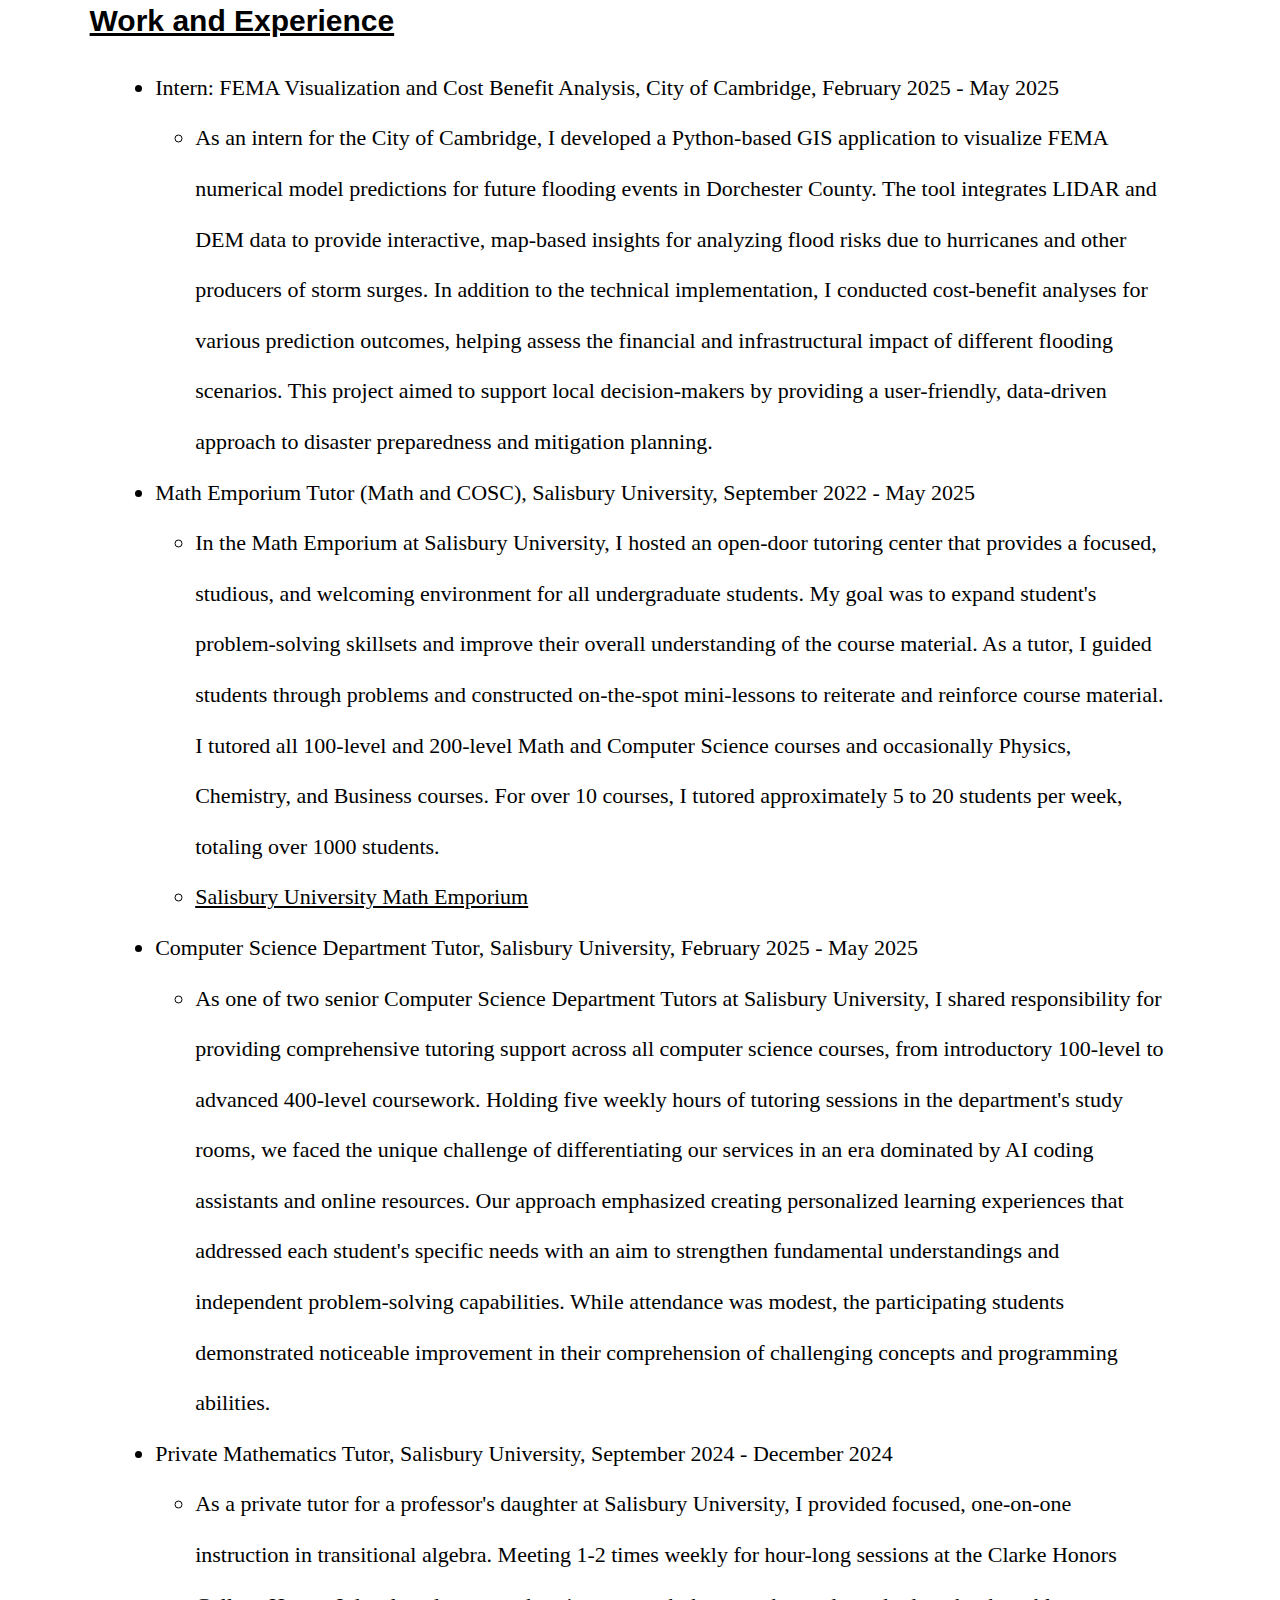
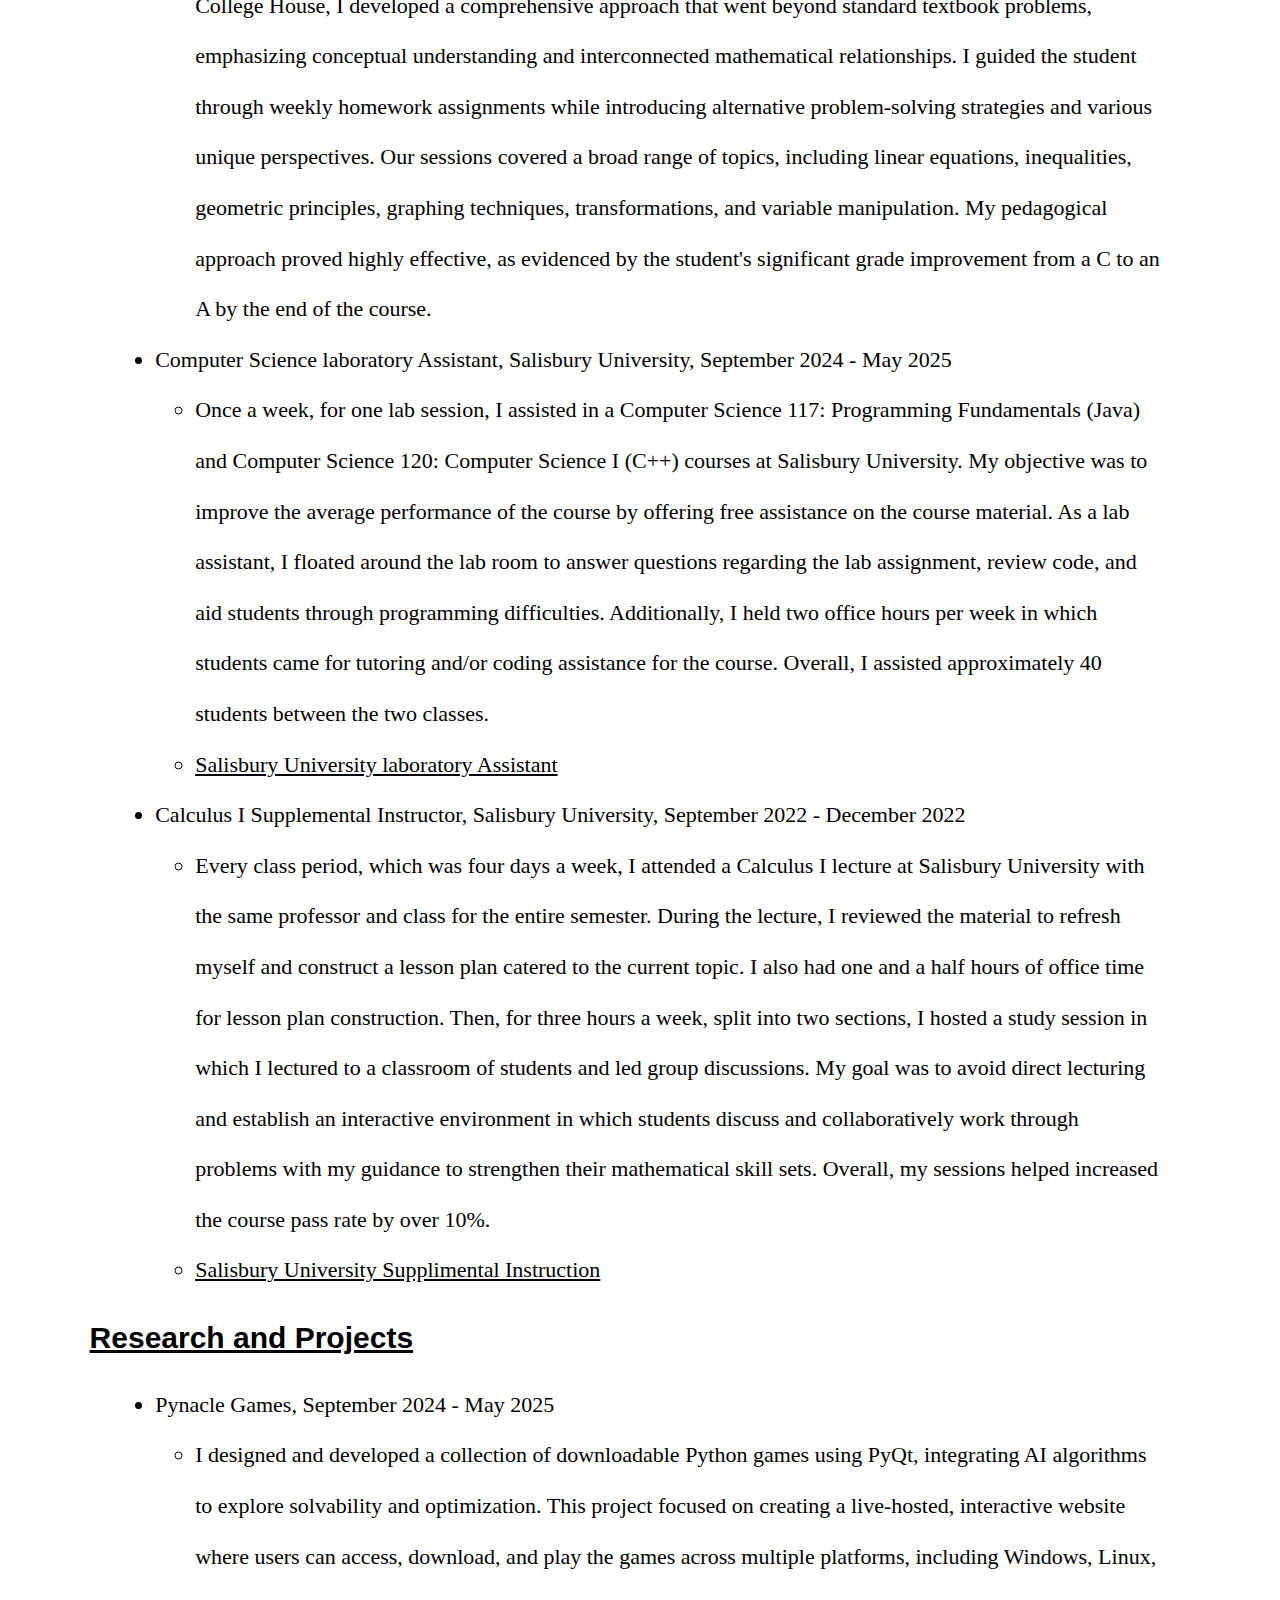
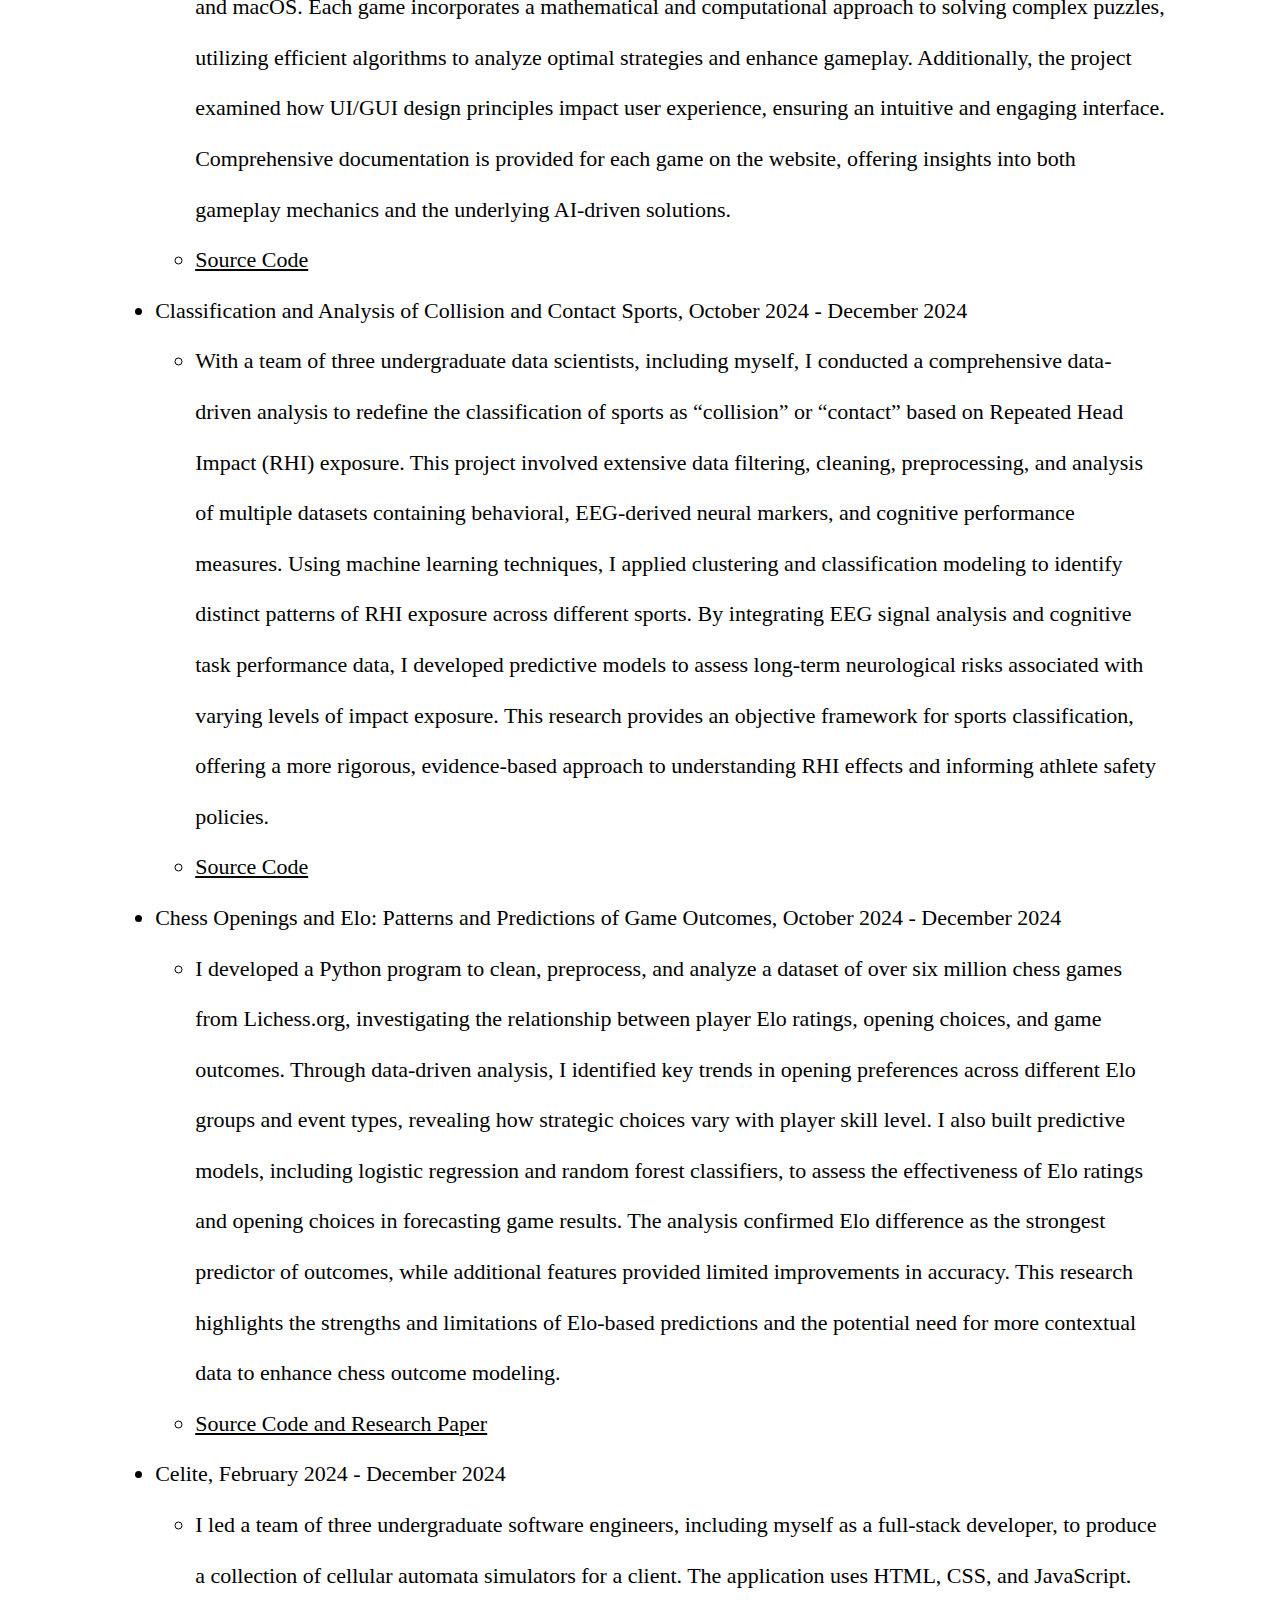
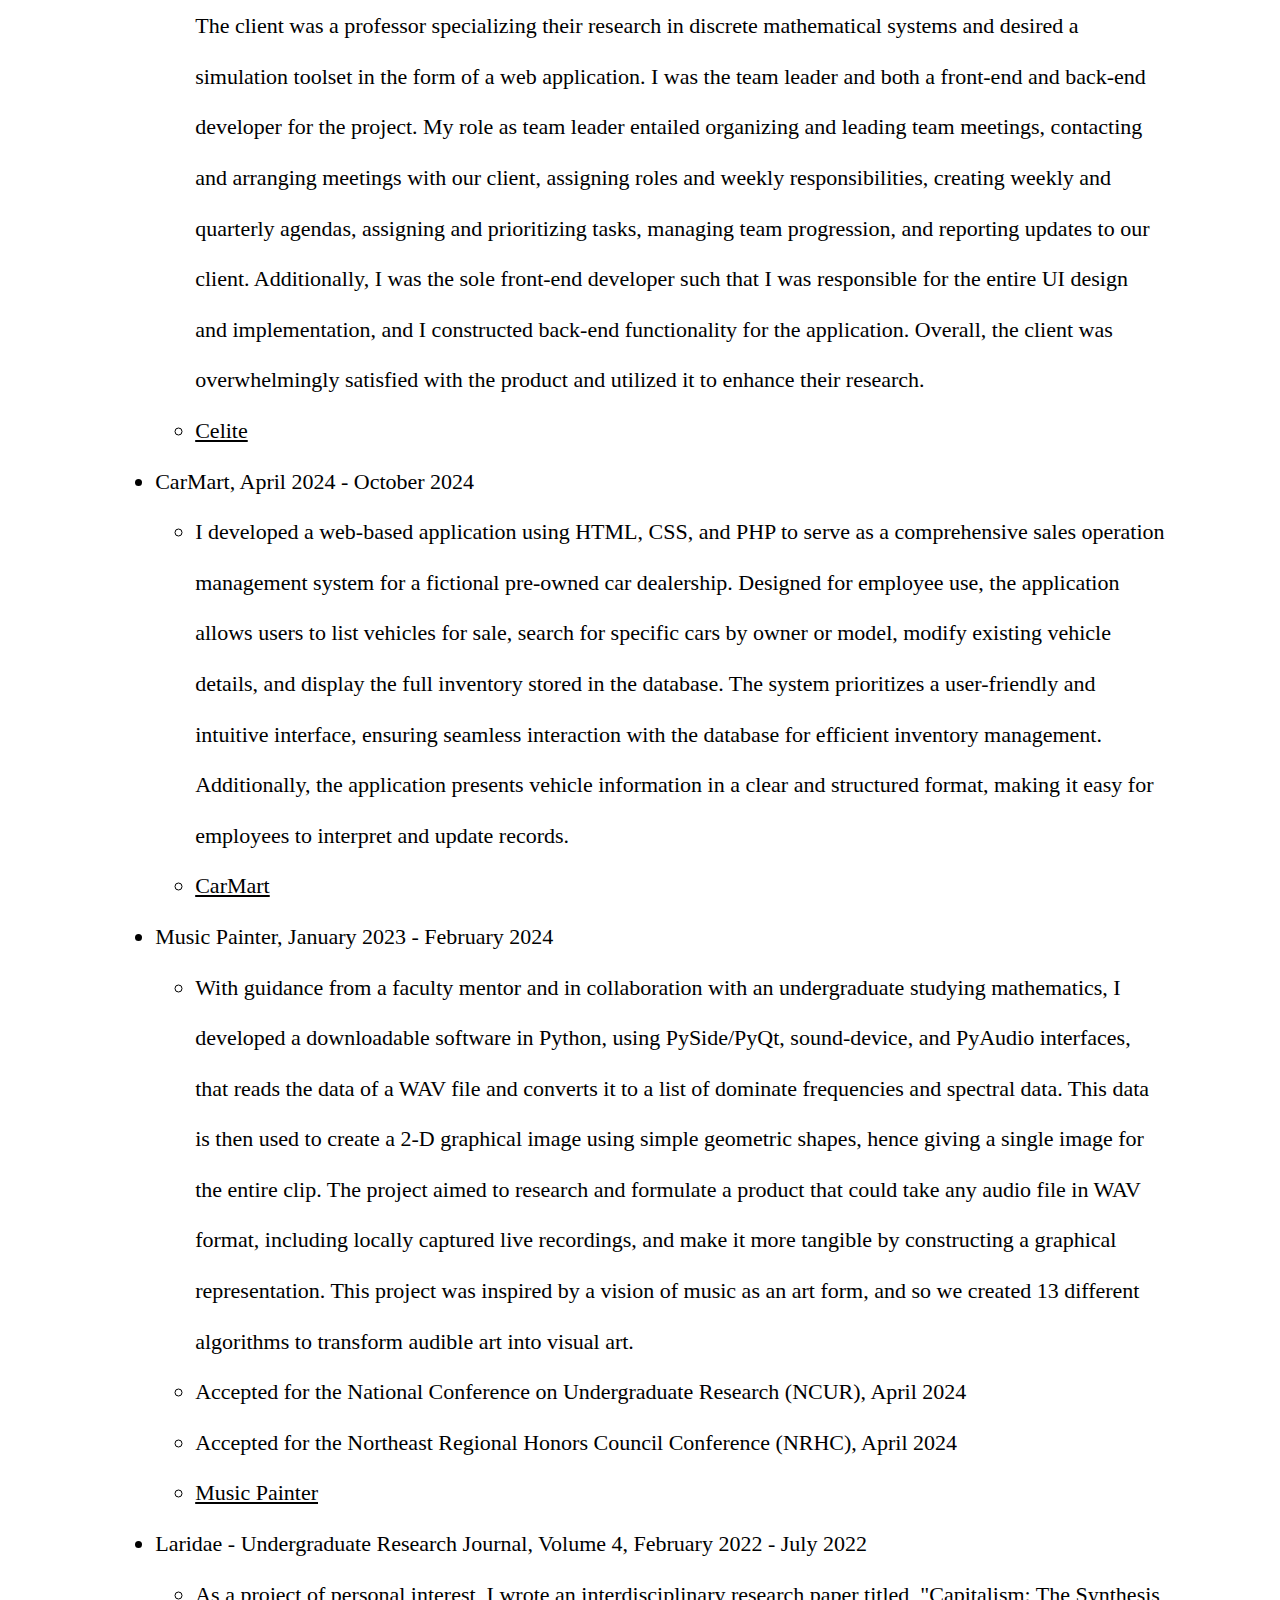
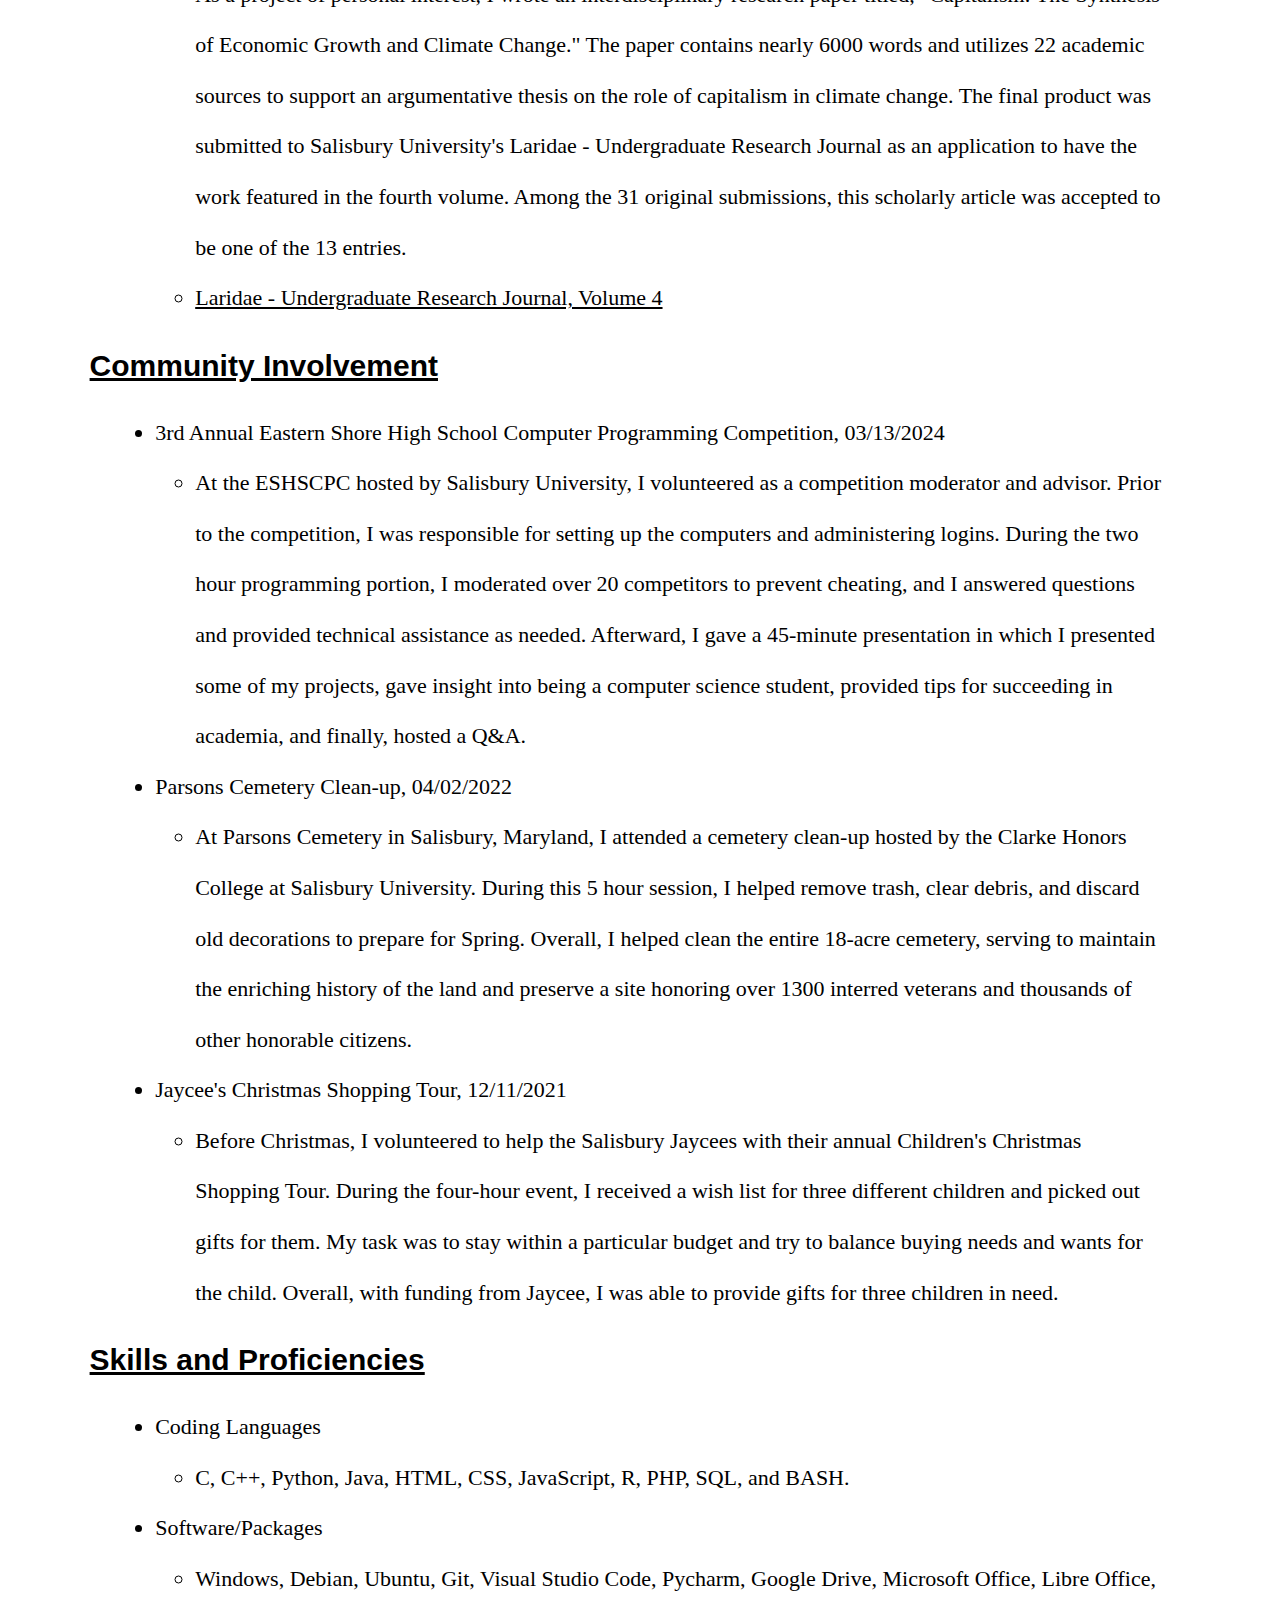
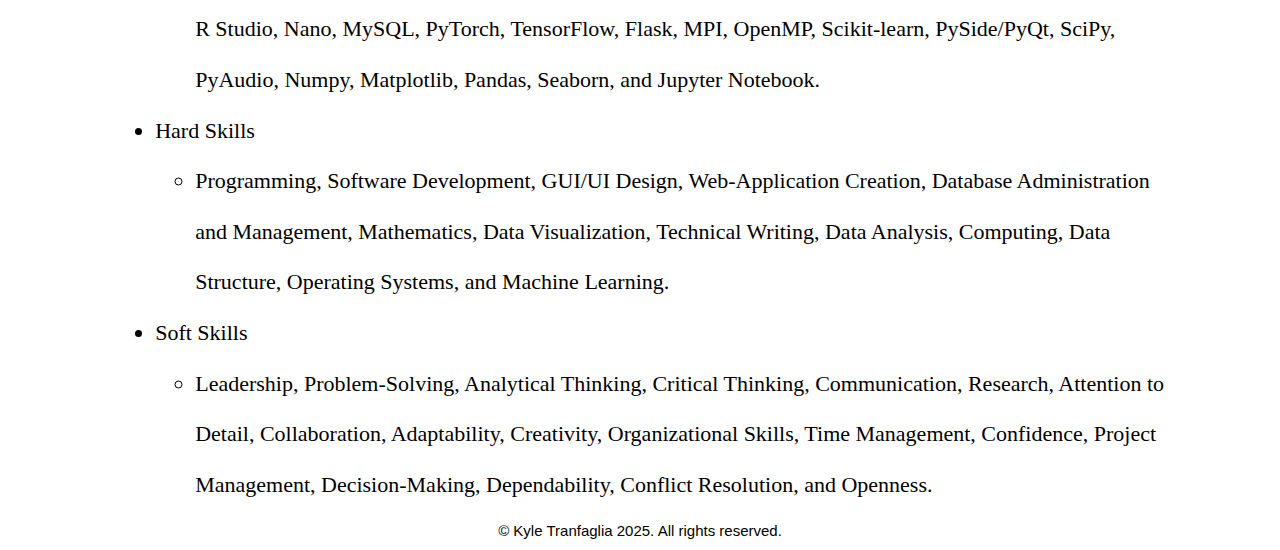
==== commit 8038c286: "Updated Homepage softwares/packages and added locations for employment" ====
--- a/index.html
+++ b/index.html
@@ -99,29 +99,29 @@
     </ul>
     <h2> Work and Experience </h2>
     <ul class="p3"> 
-      <li> Intern: FEMA Visualization and Cost Benefit Analysis, February 2025 - May 2025 </li> 
+      <li> Intern: FEMA Visualization and Cost Benefit Analysis, City of Cambridge, February 2025 - May 2025 </li> 
       <ul>
         <li> As an intern for the City of Cambridge, I developed a Python-based GIS application to visualize FEMA numerical model predictions for future flooding events in Dorchester County. The tool integrates LIDAR and DEM data to provide interactive, map-based insights for analyzing flood risks due to hurricanes and other producers of storm surges. In addition to the technical implementation, I conducted cost-benefit analyses for various prediction outcomes, helping assess the financial and infrastructural impact of different flooding scenarios. This project aimed to support local decision-makers by providing a user-friendly, data-driven approach to disaster preparedness and mitigation planning. </li>
       </ul> 
-      <li> Math Emporium Tutor (Math and COSC), September 2022 - May 2025 </li> 
+      <li> Math Emporium Tutor (Math and COSC), Salisbury University, September 2022 - May 2025 </li> 
       <ul>
         <li> In the Math Emporium at Salisbury University, I hosted an open-door tutoring center that provides a focused, studious, and welcoming environment for all undergraduate students. My goal was to expand student's problem-solving skillsets and improve their overall understanding of the course material. As a tutor, I guided students through problems and constructed on-the-spot mini-lessons to reiterate and reinforce course material. I tutored all 100-level and 200-level Math and Computer Science courses and occasionally Physics, Chemistry, and Business courses. For over 10 courses, I tutored approximately 5 to 20 students per week, totaling over 1000 students. </li> 
         <li> <a href="https://www.salisbury.edu/academic-offices/science-and-technology/mathematical-sciences/tutoring-center.aspx" target="_blank"> Salisbury University Math Emporium </a> </li>
       </ul> 
-      <li> Computer Science Department Tutor, February 2025 - May 2025 </li> 
+      <li> Computer Science Department Tutor, Salisbury University, February 2025 - May 2025 </li> 
       <ul>
         <li> As one of two senior Computer Science Department Tutors at Salisbury University, I shared responsibility for providing comprehensive tutoring support across all computer science courses, from introductory 100-level to advanced 400-level coursework. Holding five weekly hours of tutoring sessions in the department's study rooms, we faced the unique challenge of differentiating our services in an era dominated by AI coding assistants and online resources. Our approach emphasized creating personalized learning experiences that addressed each student's specific needs with an aim to strengthen fundamental understandings and independent problem-solving capabilities. While attendance was modest, the participating students demonstrated noticeable improvement in their comprehension of challenging concepts and programming abilities. </li> 
       </ul>
-      <li> Private Mathematics Tutor, September 2024 - December 2024 </li> 
+      <li> Private Mathematics Tutor, Salisbury University, September 2024 - December 2024 </li> 
       <ul>
         <li> As a private tutor for a professor's daughter at Salisbury University, I provided focused, one-on-one instruction in transitional algebra. Meeting 1-2 times weekly for hour-long sessions at the Clarke Honors College House, I developed a comprehensive approach that went beyond standard textbook problems, emphasizing conceptual understanding and interconnected mathematical relationships. I guided the student through weekly homework assignments while introducing alternative problem-solving strategies and various unique perspectives. Our sessions covered a broad range of topics, including linear equations, inequalities, geometric principles, graphing techniques, transformations, and variable manipulation. My pedagogical approach proved highly effective, as evidenced by the student's significant grade improvement from a C to an A by the end of the course. </li> 
       </ul>   
-      <li> Computer Science laboratory Assistant, September 2024 - May 2025 </li> 
+      <li> Computer Science laboratory Assistant, Salisbury University, September 2024 - May 2025 </li> 
       <ul>
         <li> Once a week, for one lab session, I assisted in a Computer Science 117: Programming Fundamentals (Java) and Computer Science 120: Computer Science I (C++) courses at Salisbury University. My objective was to improve the average performance of the course by offering free assistance on the course material. As a lab assistant, I floated around the lab room to answer questions regarding the lab assignment, review code, and aid students through programming difficulties. Additionally, I held two office hours per week in which students came for tutoring and/or coding assistance for the course. Overall, I assisted approximately 40 students between the two classes. </li> 
         <li> <a href="https://www.salisbury.edu/academic-offices/science-and-technology/computer-science/academic-assistance.aspx" target="_blank"> Salisbury University laboratory Assistant </a> </li>
       </ul> 
-      <li> Calculus I Supplemental Instructor, September 2022 - December 2022 </li> 
+      <li> Calculus I Supplemental Instructor, Salisbury University, September 2022 - December 2022 </li> 
       <ul> 
         <li> Every class period, which was four days a week, I attended a Calculus I lecture at Salisbury University with the same professor and class for the entire semester. During the lecture, I reviewed the material to refresh myself and construct a lesson plan catered to the current topic. I also had one and a half hours of office time for lesson plan construction. Then, for three hours a week, split into two sections, I hosted a study session in which I lectured to a classroom of students and led group discussions. My goal was to avoid direct lecturing and establish an interactive environment in which students discuss and collaboratively work through problems with my guidance to strengthen their mathematical skill sets. Overall, my sessions helped increased the course pass rate by over 10%. </li> 
         <li> <a href="https://www.salisbury.edu/administration/academic-affairs/center-for-student-achievement/si.aspx" target="_blank"> Salisbury University Supplimental Instruction </a> </li>
@@ -190,7 +190,7 @@
       </ul> 
       <li> Software/Packages </li> 
       <ul>
-        <li> Windows, Debian, Ubuntu, Git, Visual Studio Code, Pycharm, Google Drive, Microsoft Office, Libre Office, R Studio, Nano, MySQL, Flask, MPI, OpenMP, Scikit-learn, PySide/PyQt, SciPy, PyAudio, Numpy, Matplotlib, Pandas, and Seaborn, and Jupyter Notebook. </li> 
+        <li> Windows, Debian, Ubuntu, Git, Visual Studio Code, Pycharm, Google Drive, Microsoft Office, Libre Office, R Studio, Nano, MySQL, PyTorch, TensorFlow, Flask, MPI, OpenMP, Scikit-learn, PySide/PyQt, SciPy, PyAudio, Numpy, Matplotlib, Pandas, Seaborn, and Jupyter Notebook. </li> 
       </ul> 
       <li> Hard Skills </li> 
       <ul>
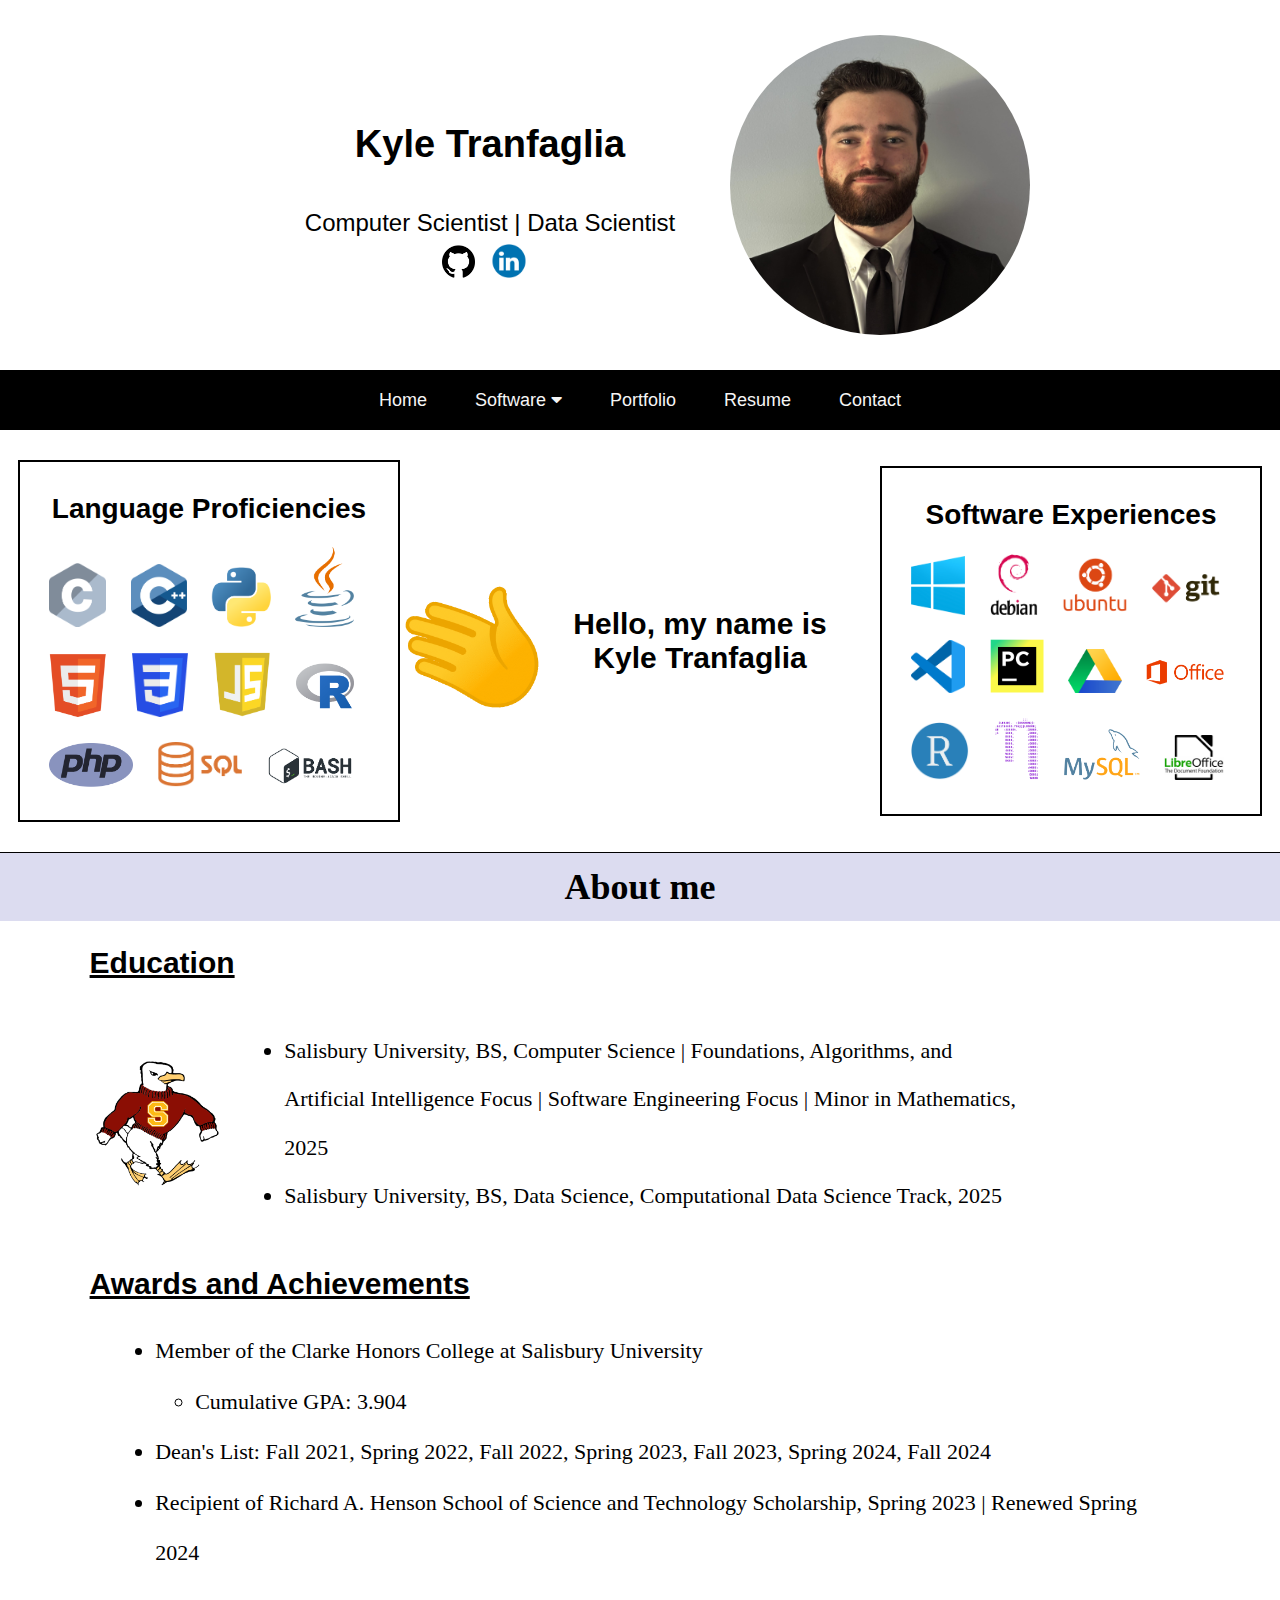
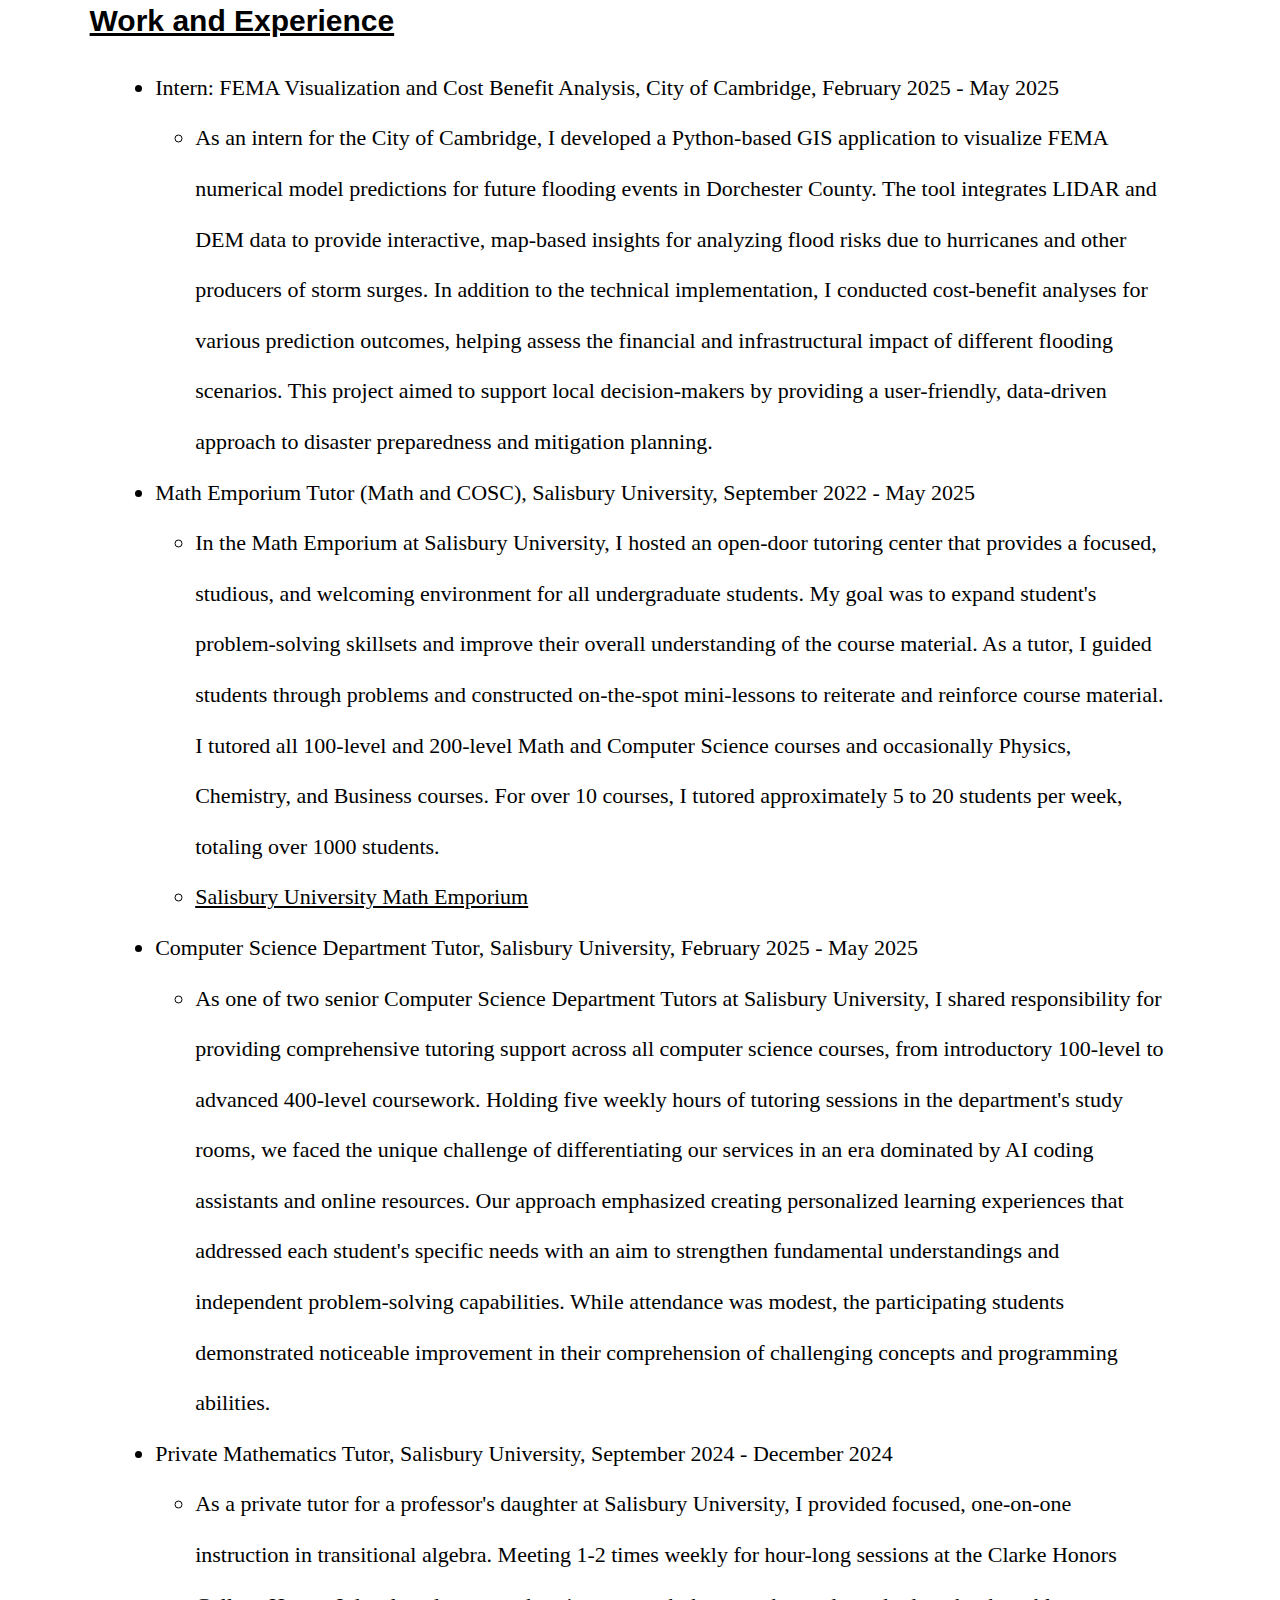
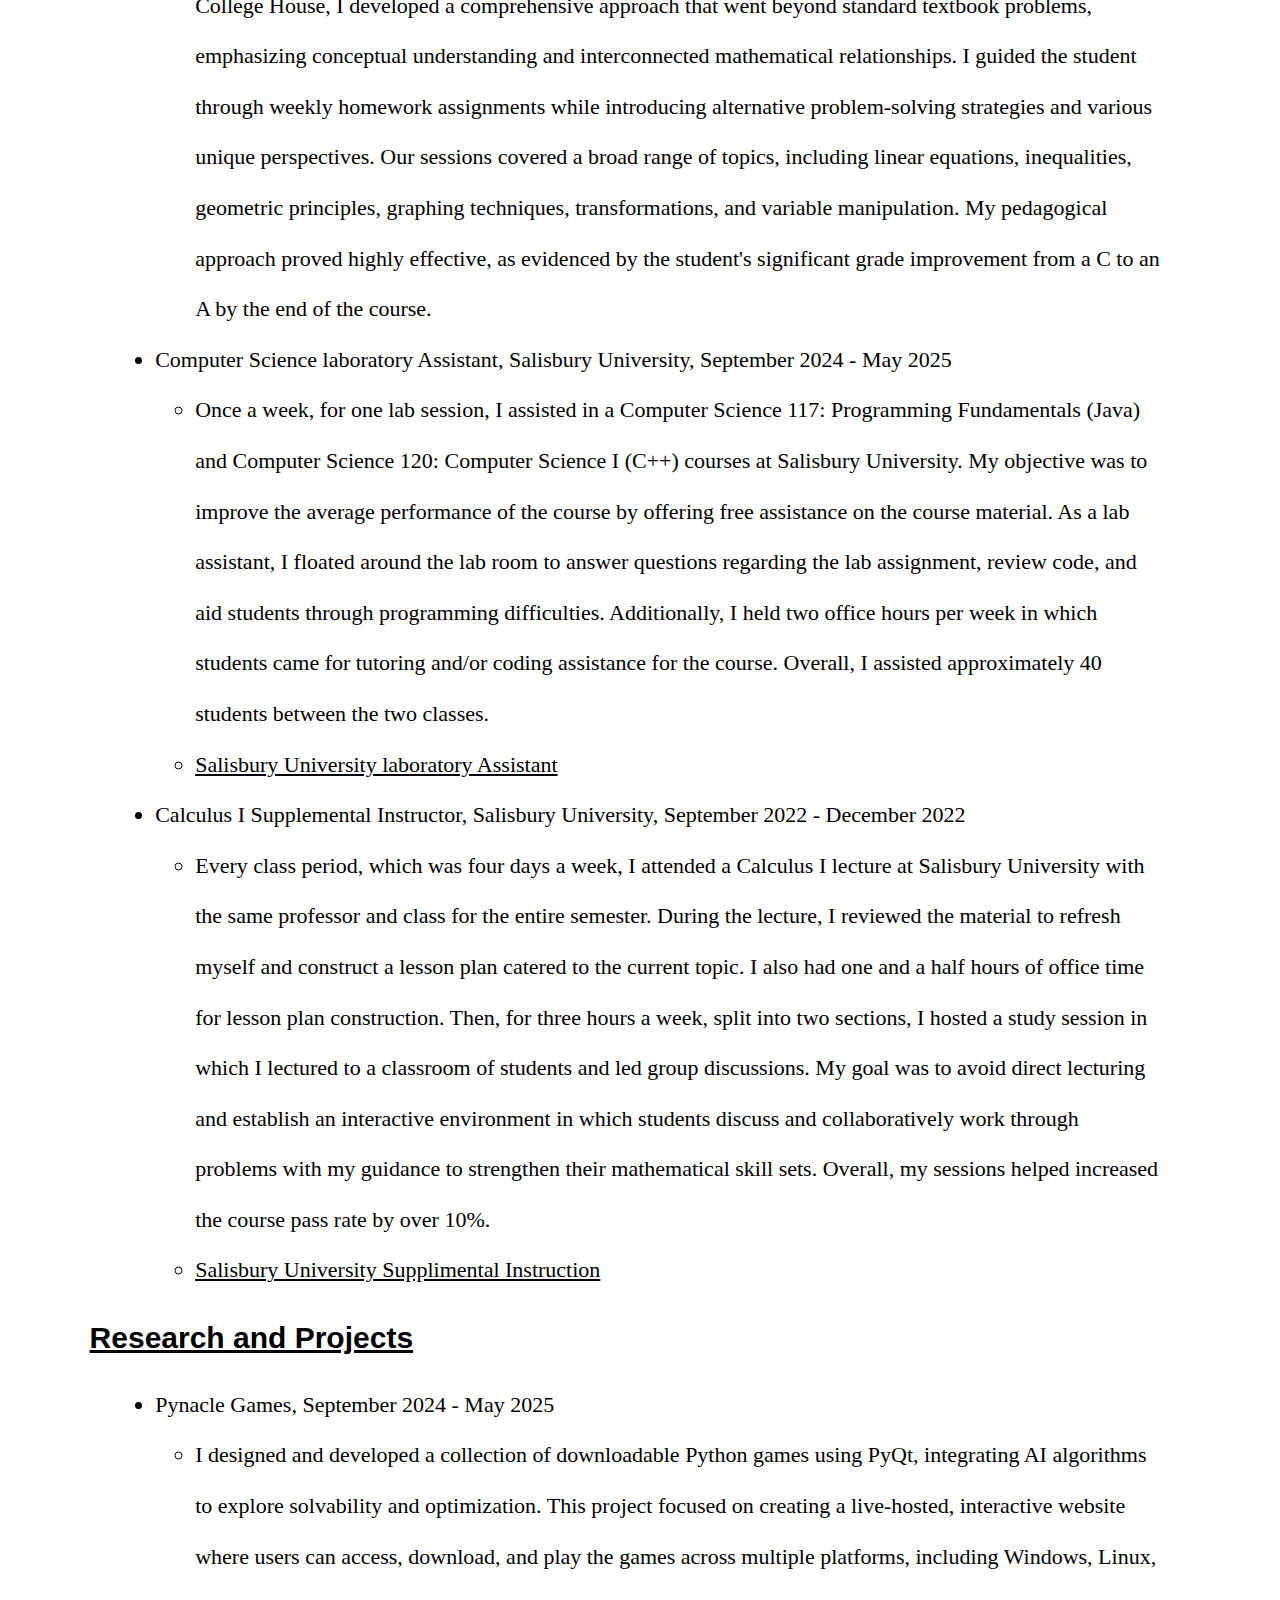
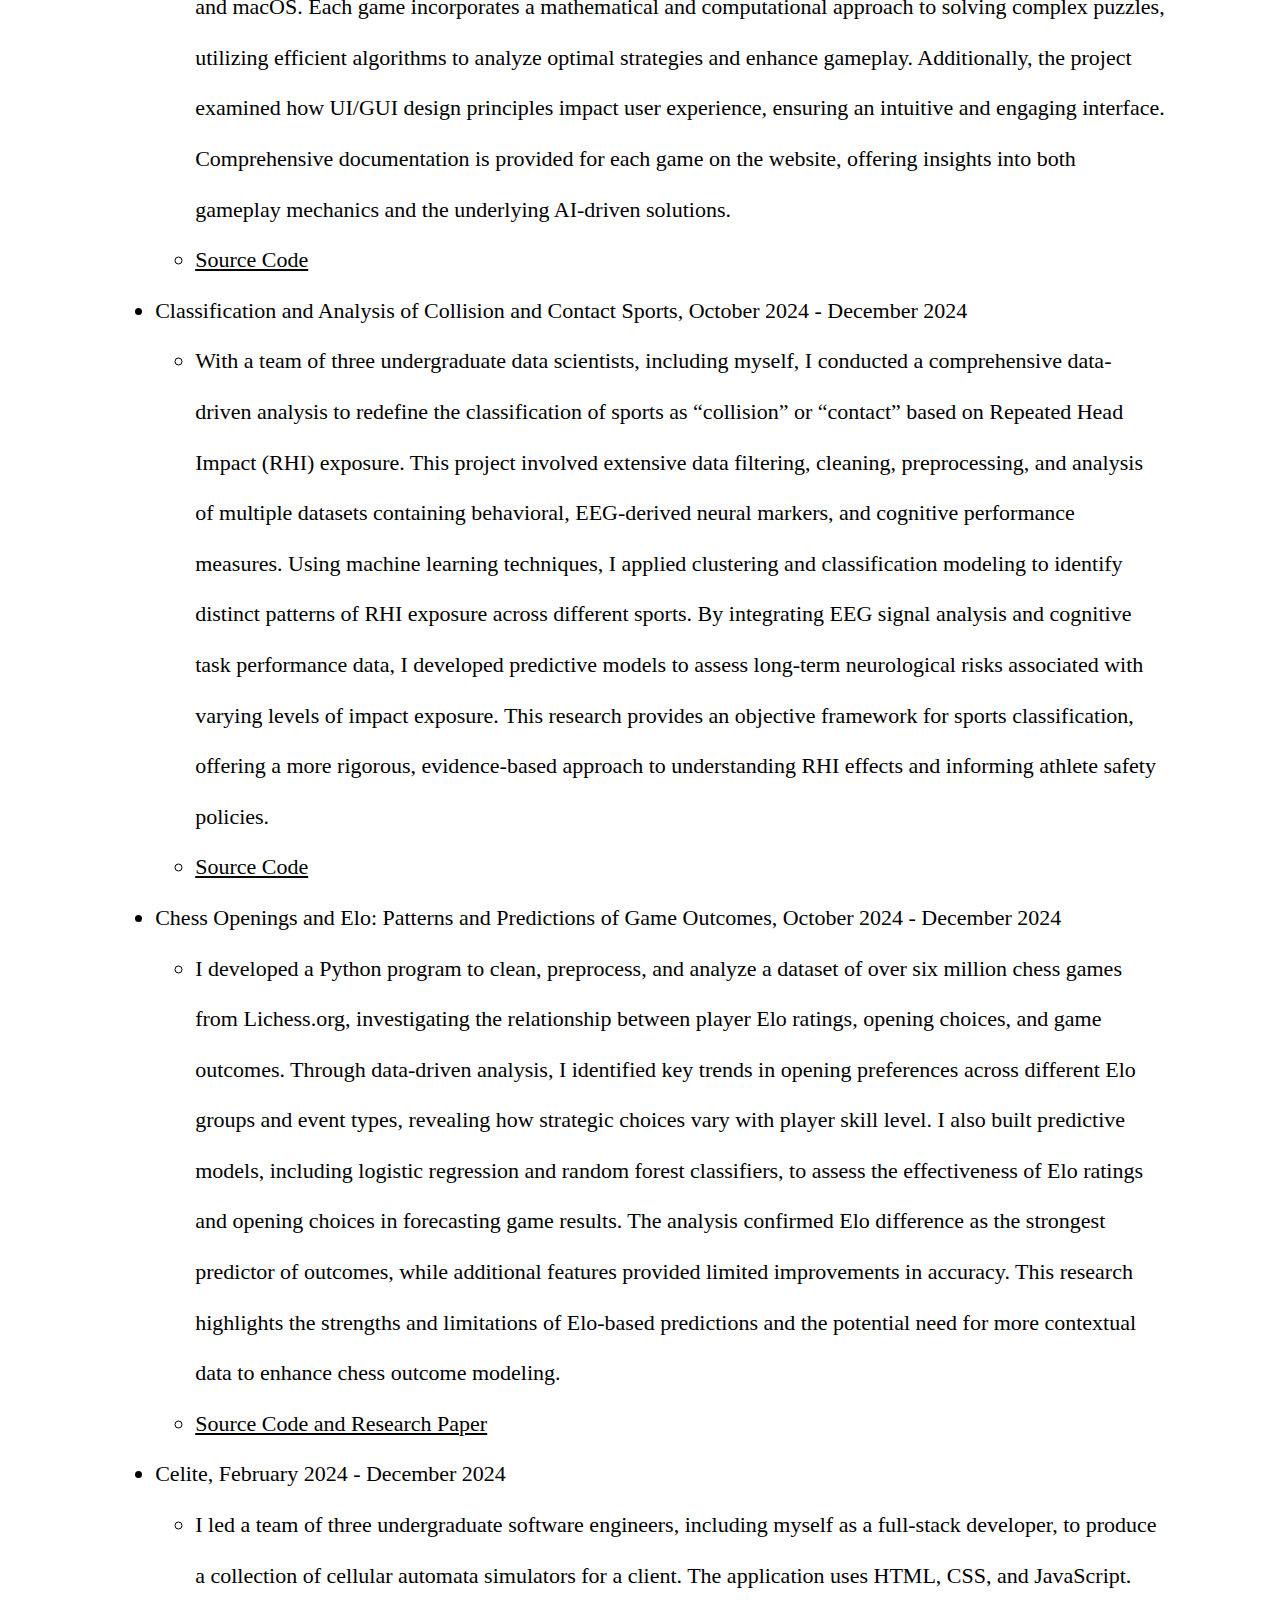
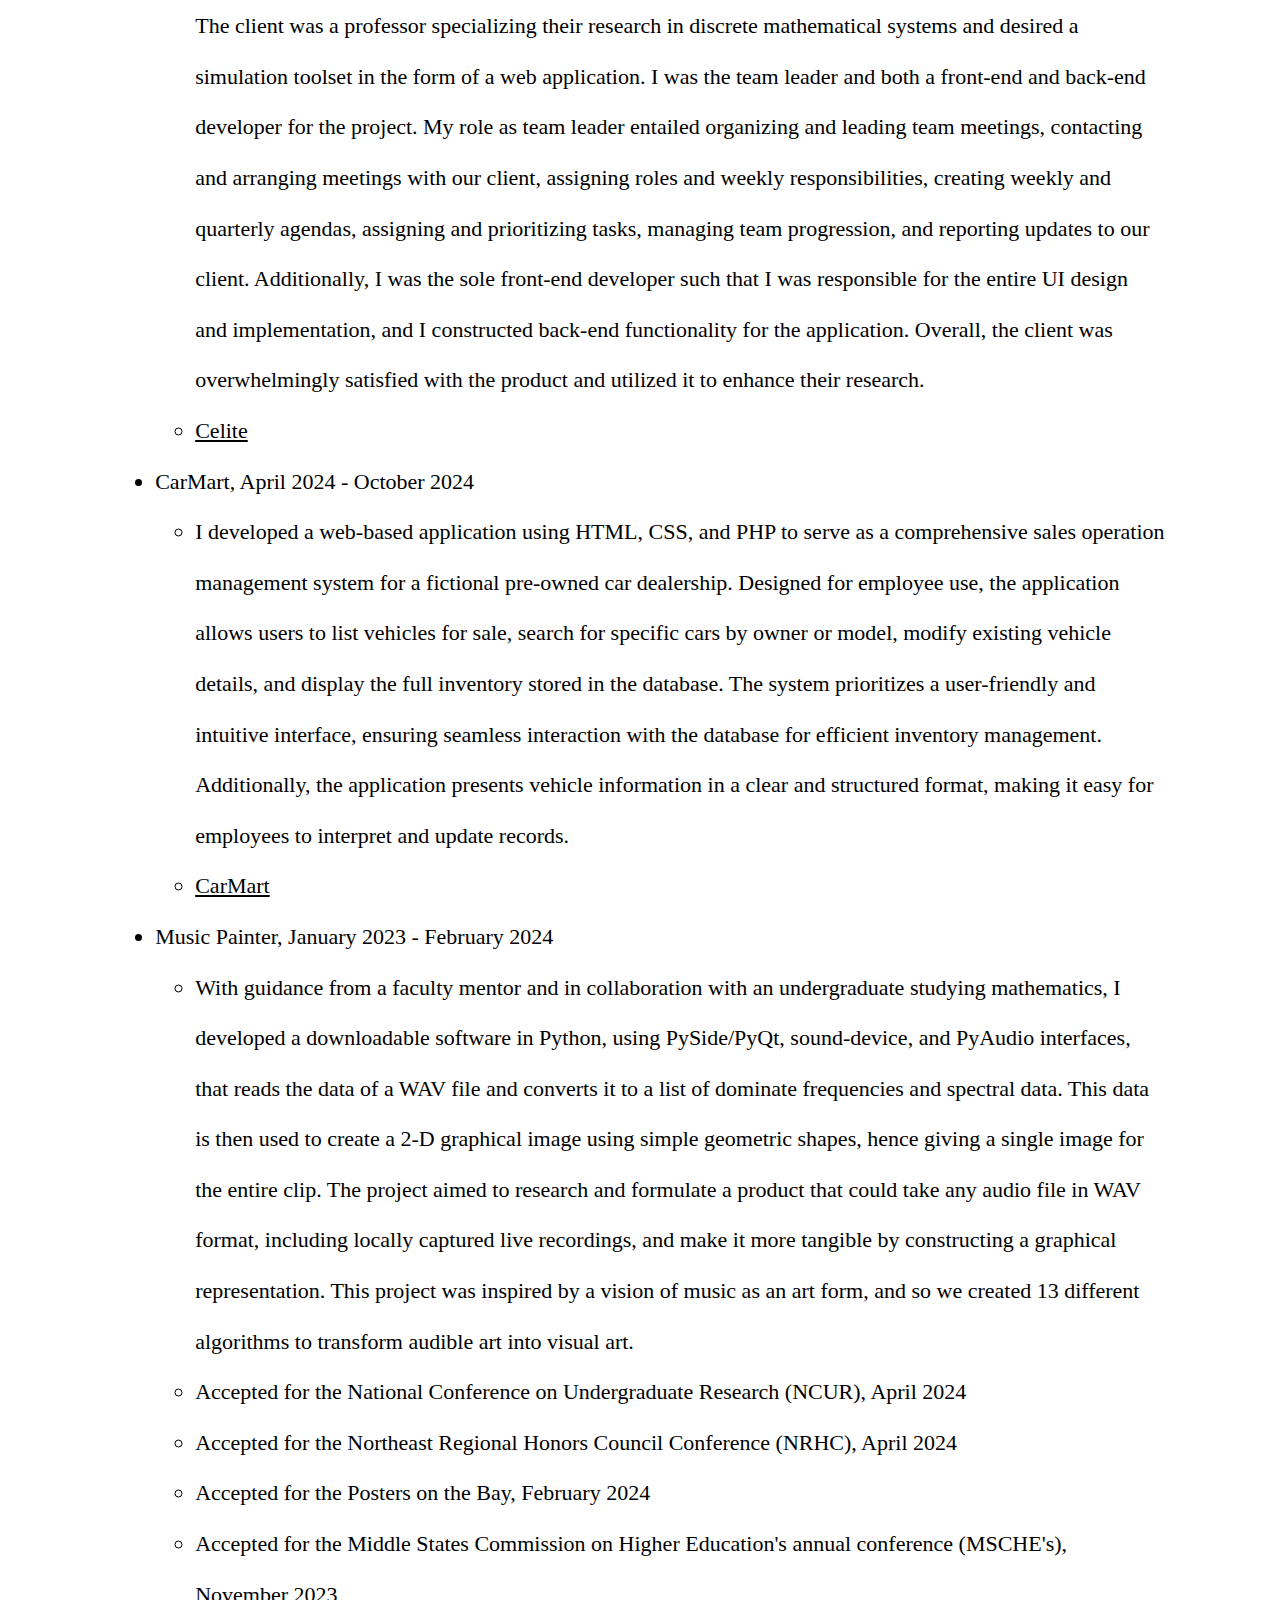
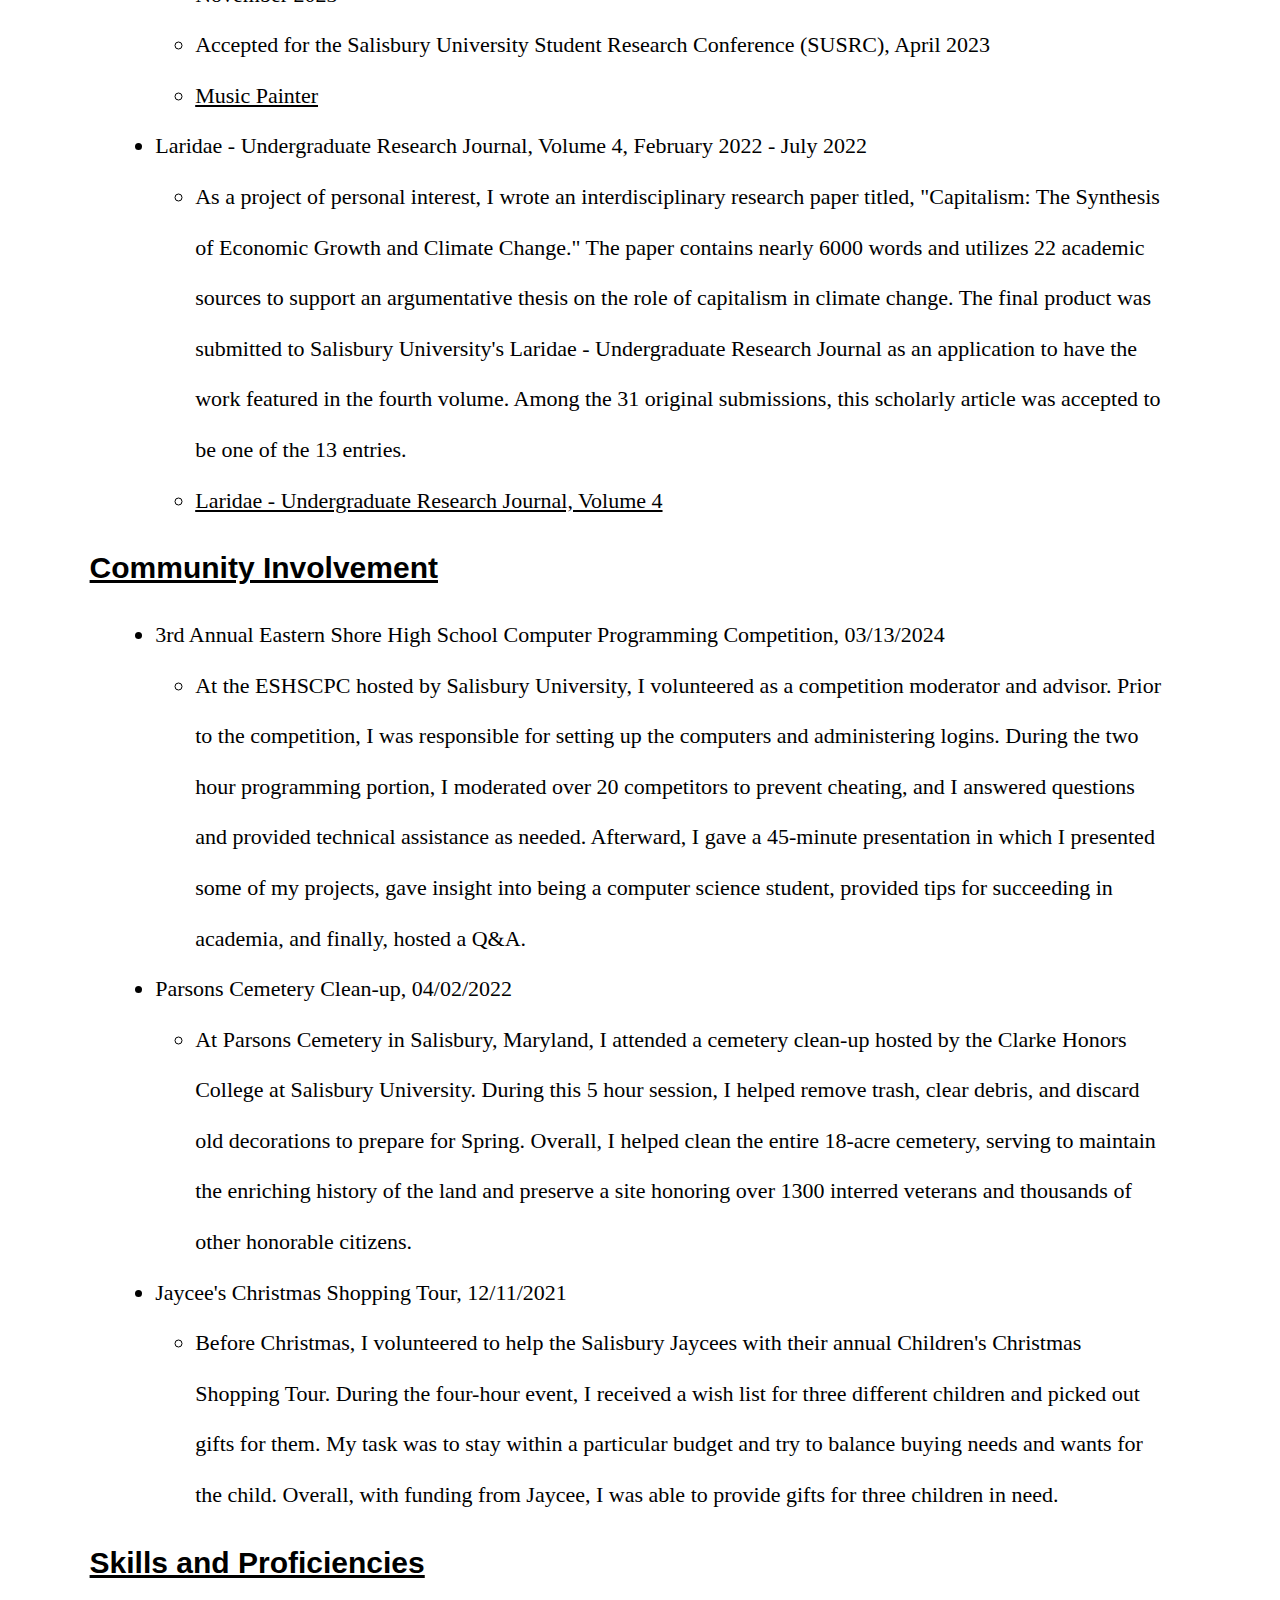
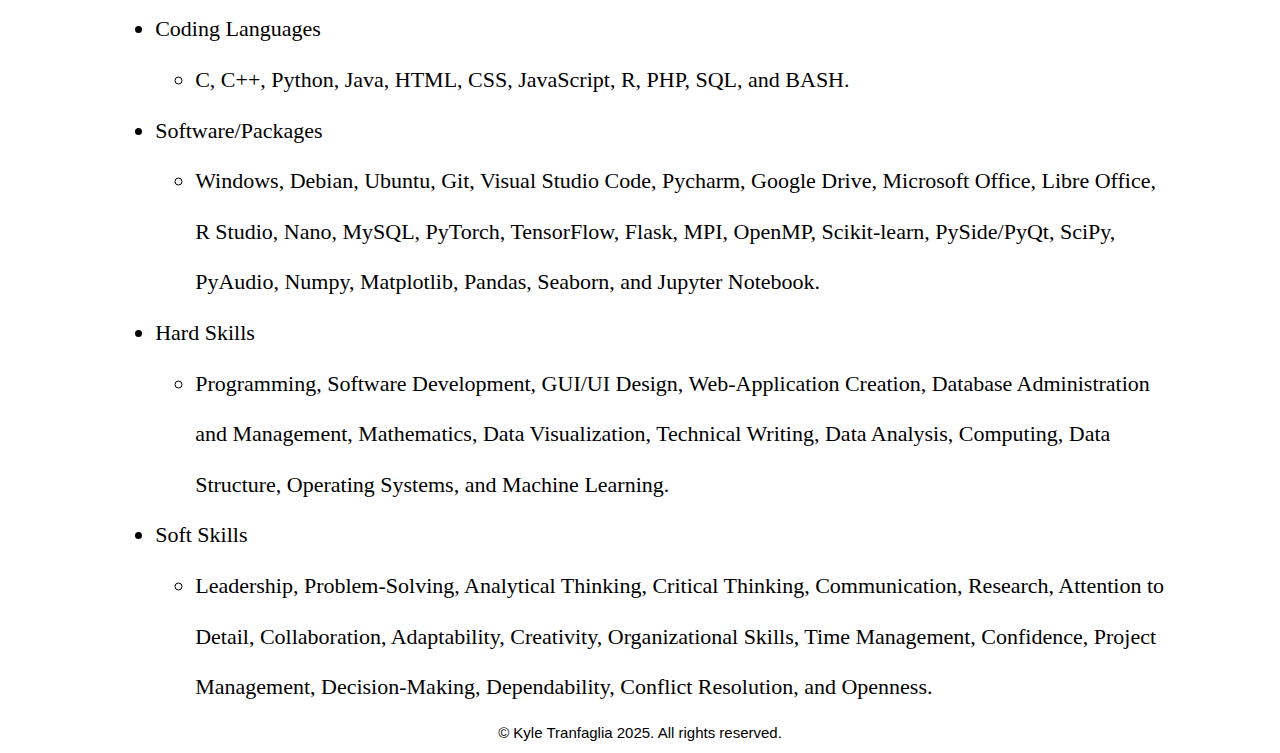
==== commit 4ee66247: "Added to Music Painter Conferences" ====
--- a/index.html
+++ b/index.html
@@ -159,6 +159,9 @@
         <li> With guidance from a faculty mentor and in collaboration with an undergraduate studying mathematics, I developed a downloadable software in Python, using PySide/PyQt, sound-device, and PyAudio interfaces, that reads the data of a WAV file and converts it to a list of dominate frequencies and spectral data. This data is then used to create a 2-D graphical image using simple geometric shapes, hence giving a single image for the entire clip. The project aimed to research and formulate a product that could take any audio file in WAV format, including locally captured live recordings, and make it more tangible by constructing a  graphical representation. This project was inspired by a vision of music as an art form, and so we created 13 different algorithms to transform audible art into visual art. </li> 
         <li> Accepted for the National Conference on Undergraduate Research (NCUR), April 2024 </li>
         <li> Accepted for the Northeast Regional Honors Council Conference (NRHC), April 2024 </li>
+        <li> Accepted for the Posters on the Bay, February 2024 </li>
+        <li> Accepted for the Middle States Commission on Higher Education's annual conference (MSCHE's), November 2023 </li>
+        <li> Accepted for the Salisbury University Student Research Conference (SUSRC), April 2023 </li>
         <li> <a href="https://musicpainter.org" target="_blank"> Music Painter </a> </li>
       </ul> 
       <li> Laridae - Undergraduate Research Journal, Volume 4, February 2022 - July 2022 </li> 
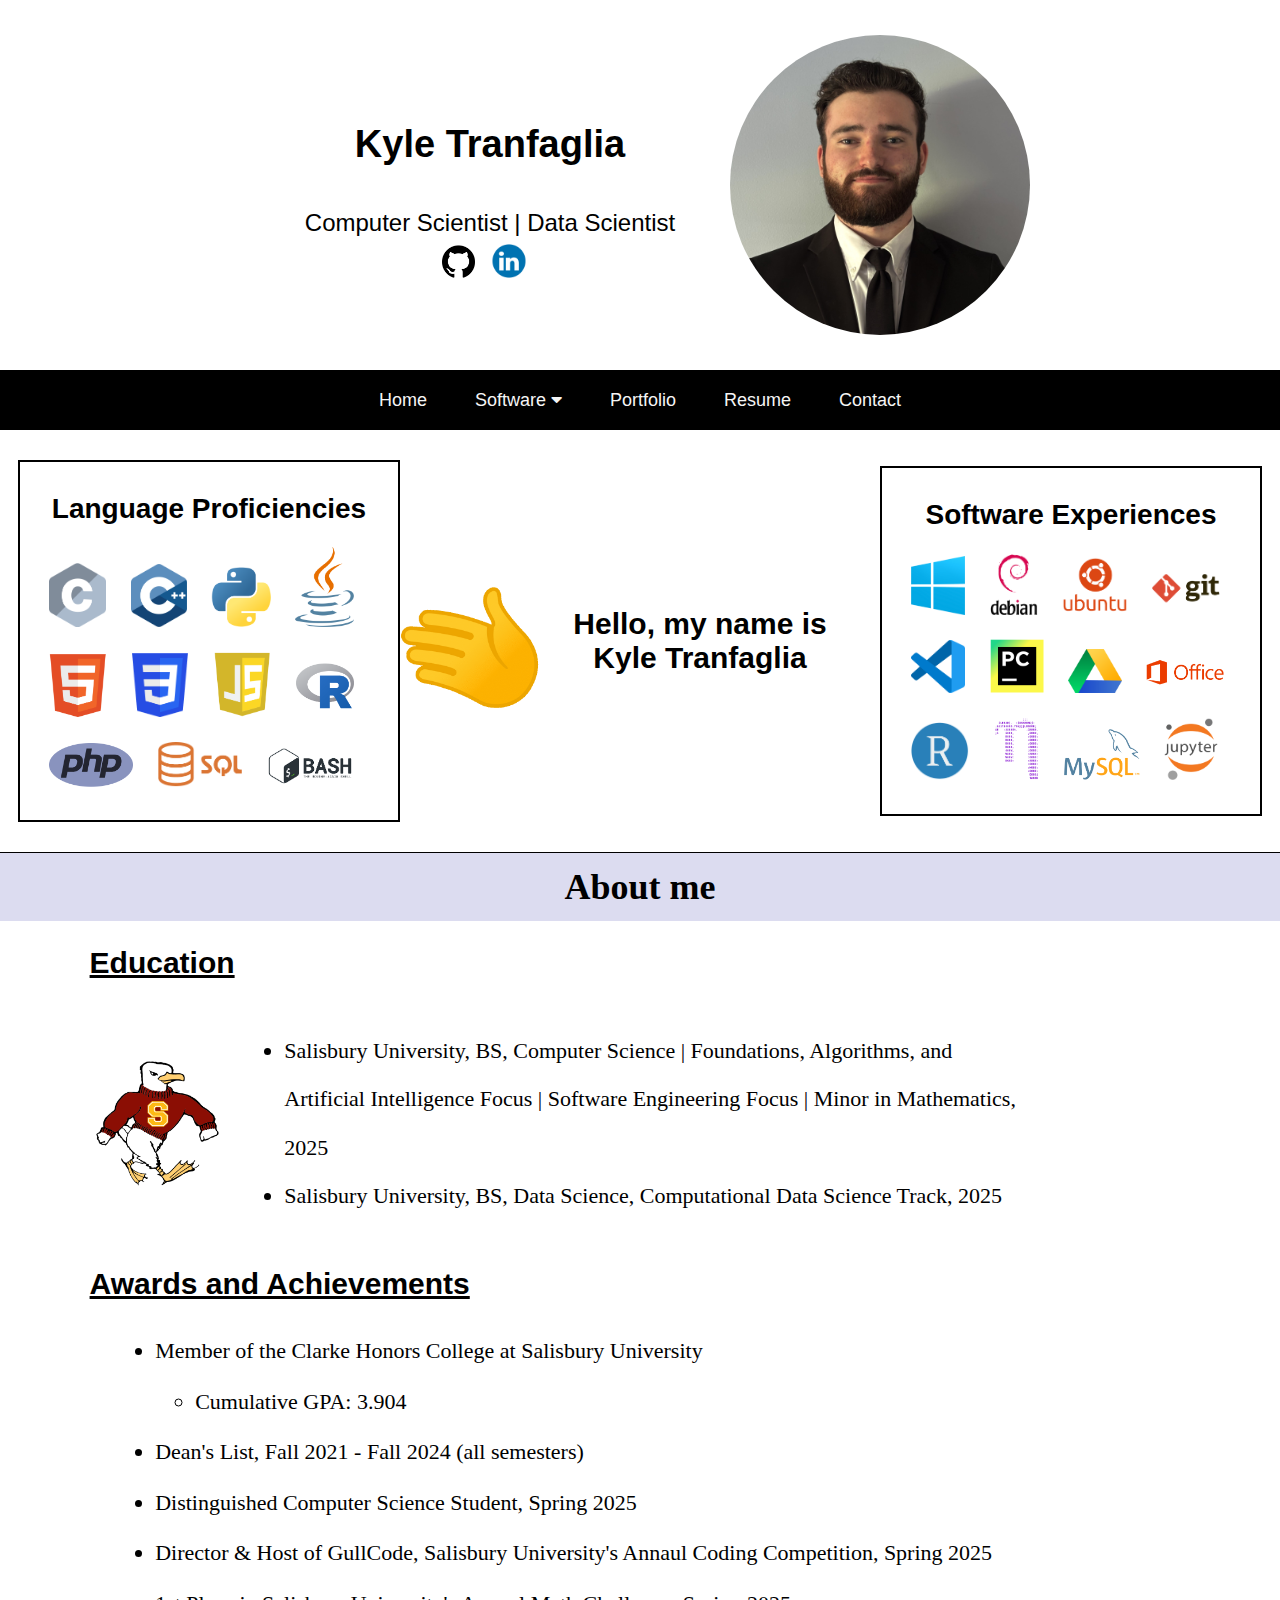
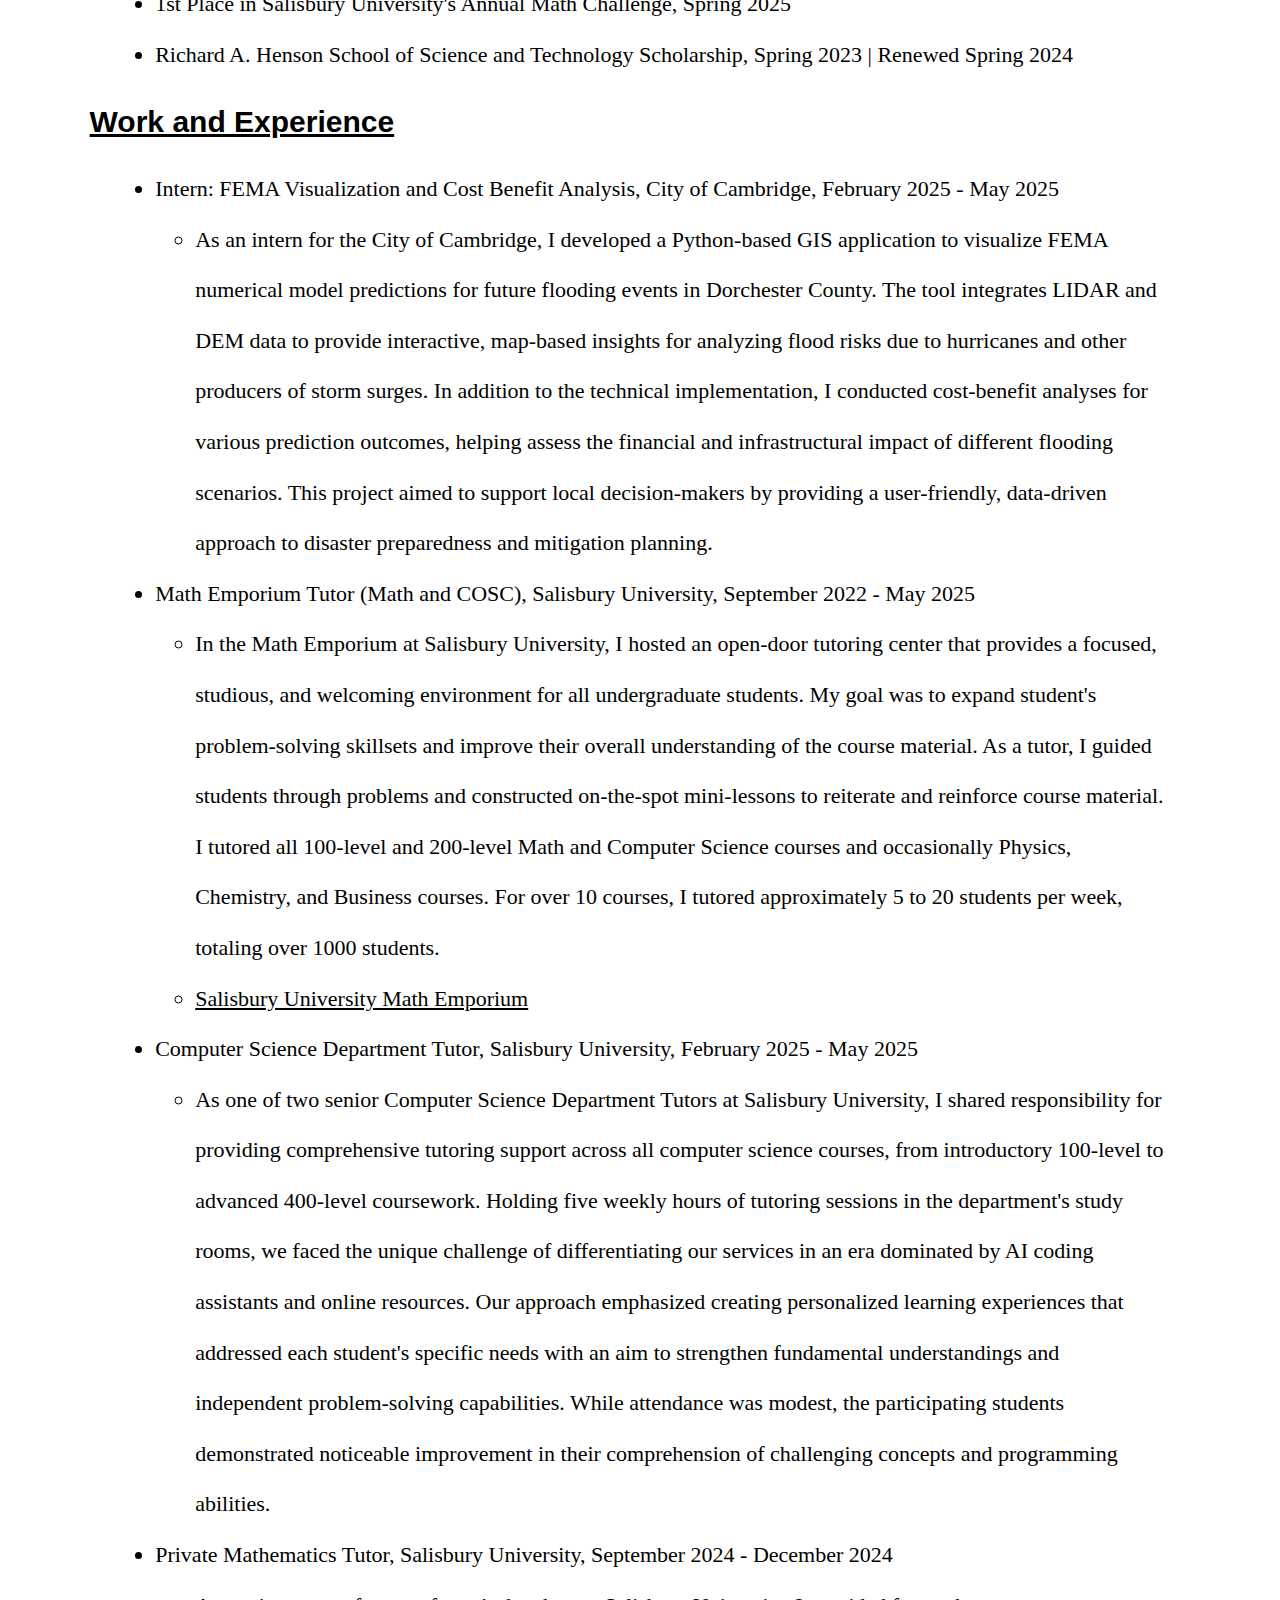
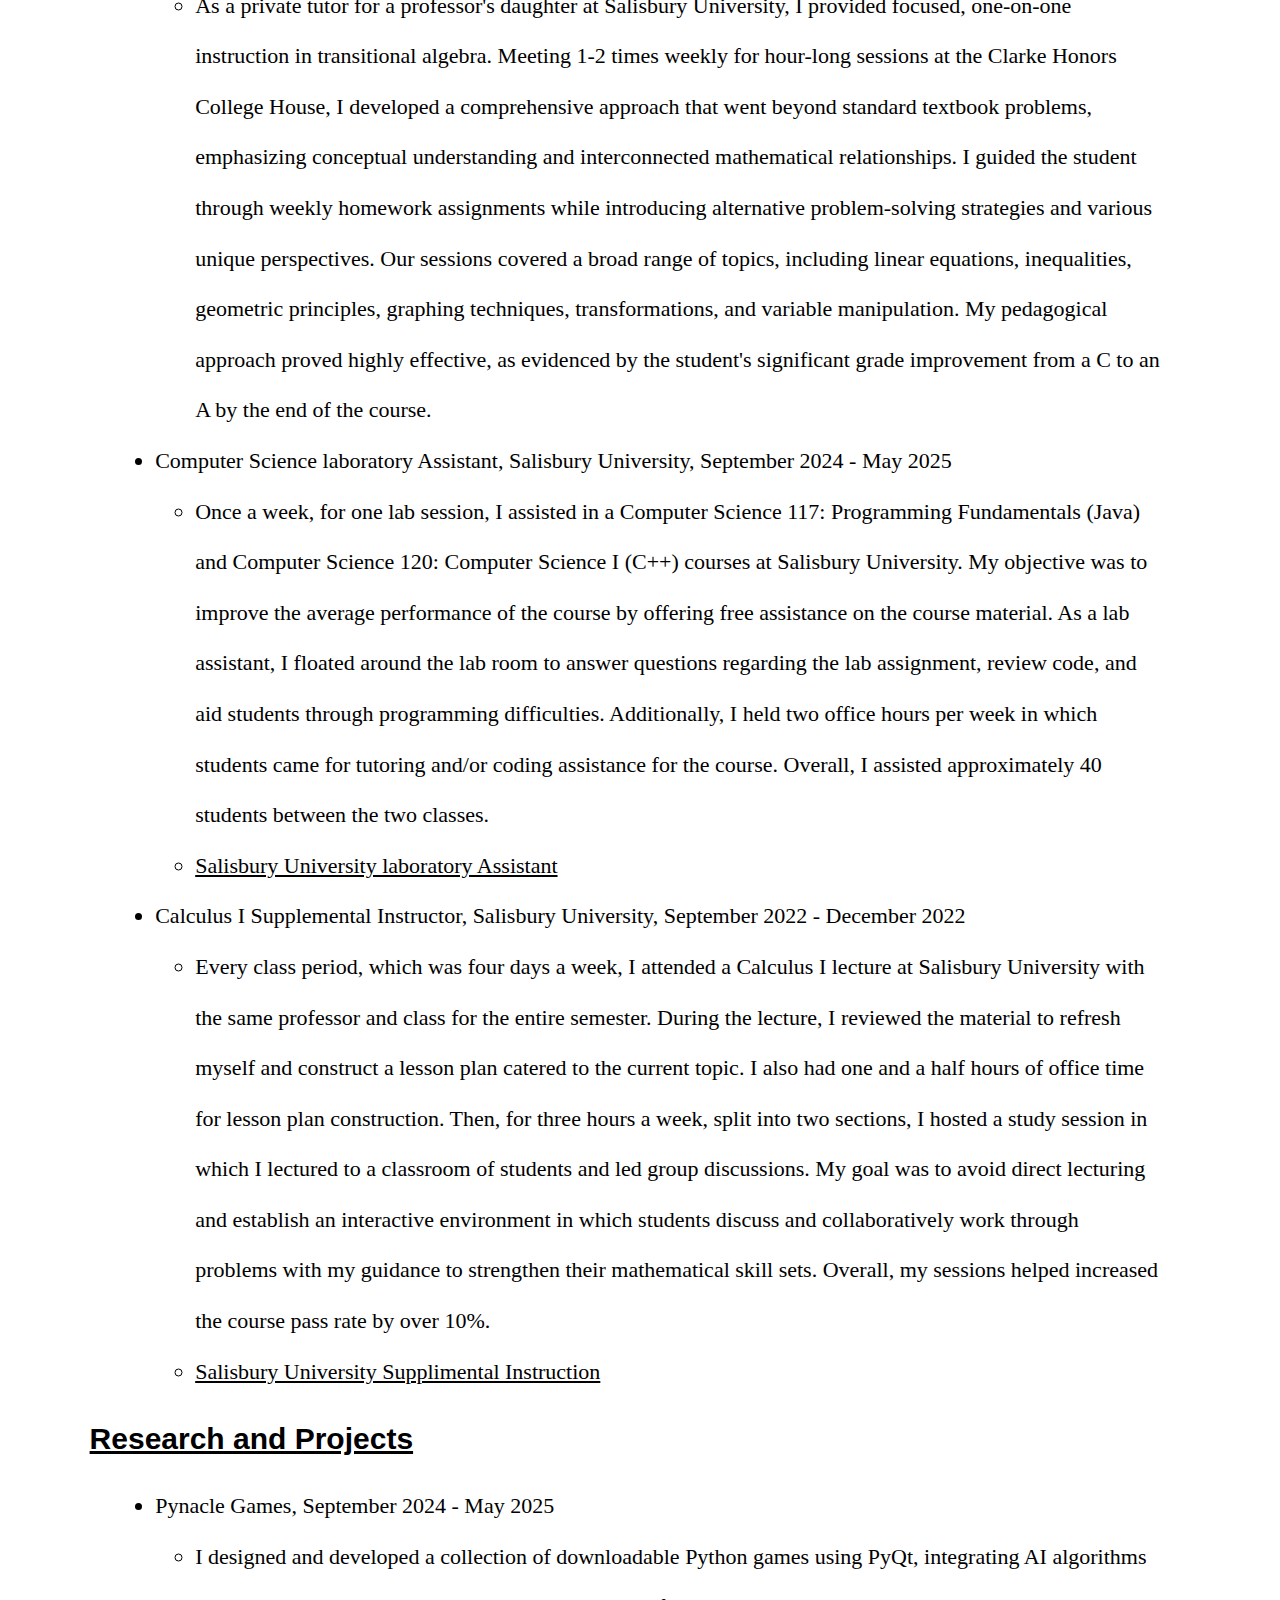
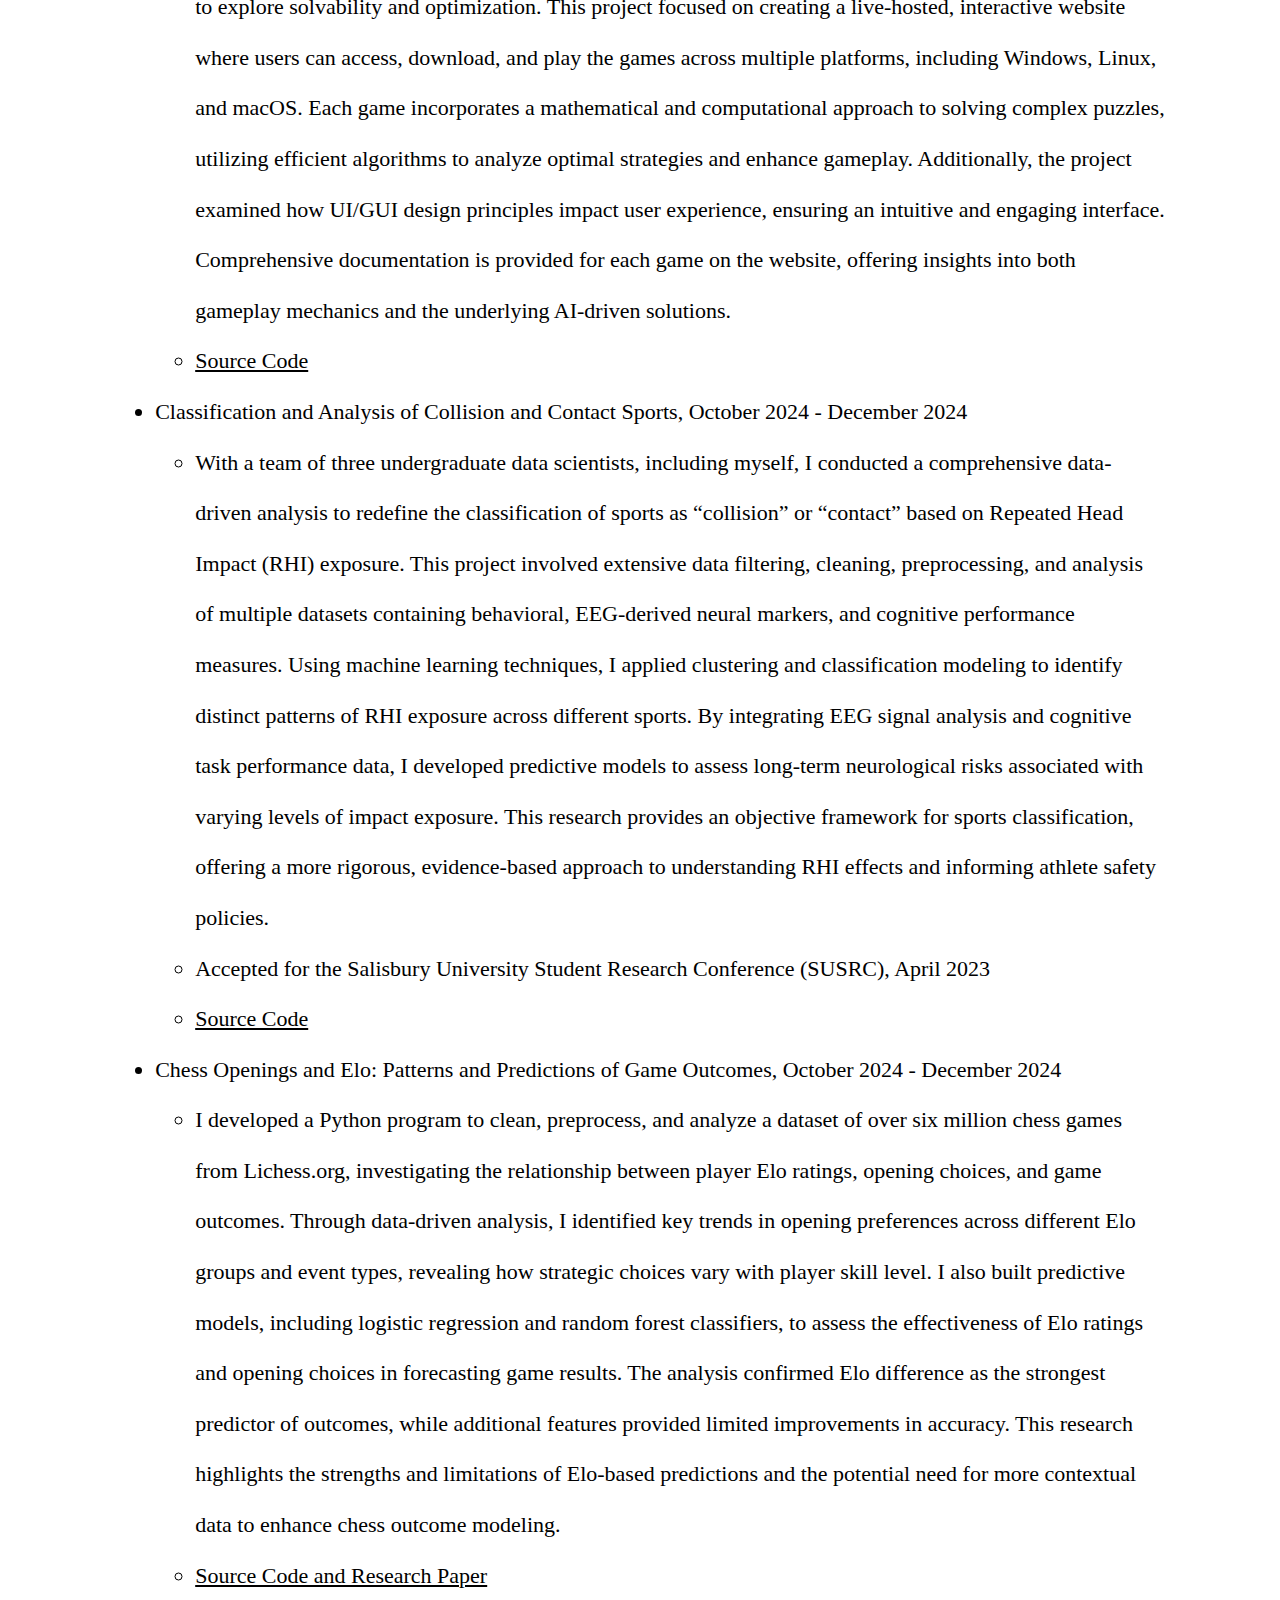
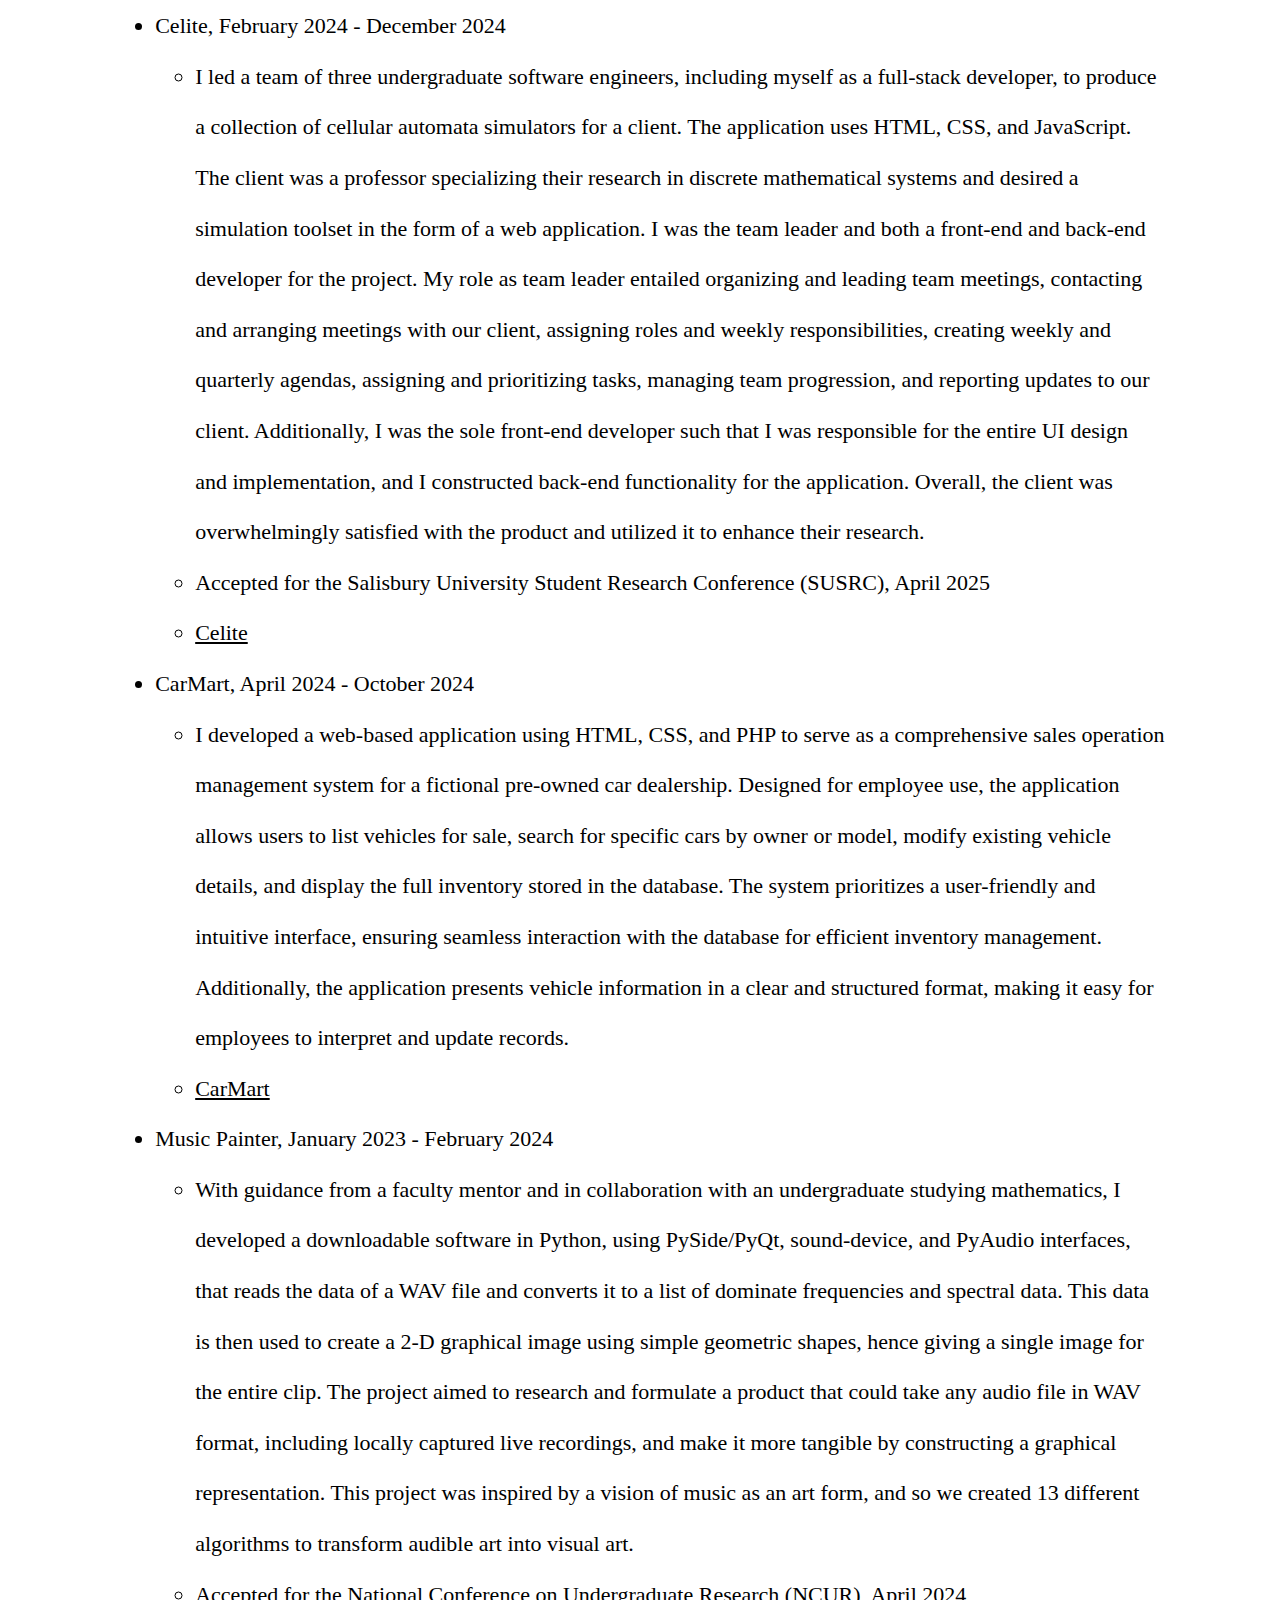
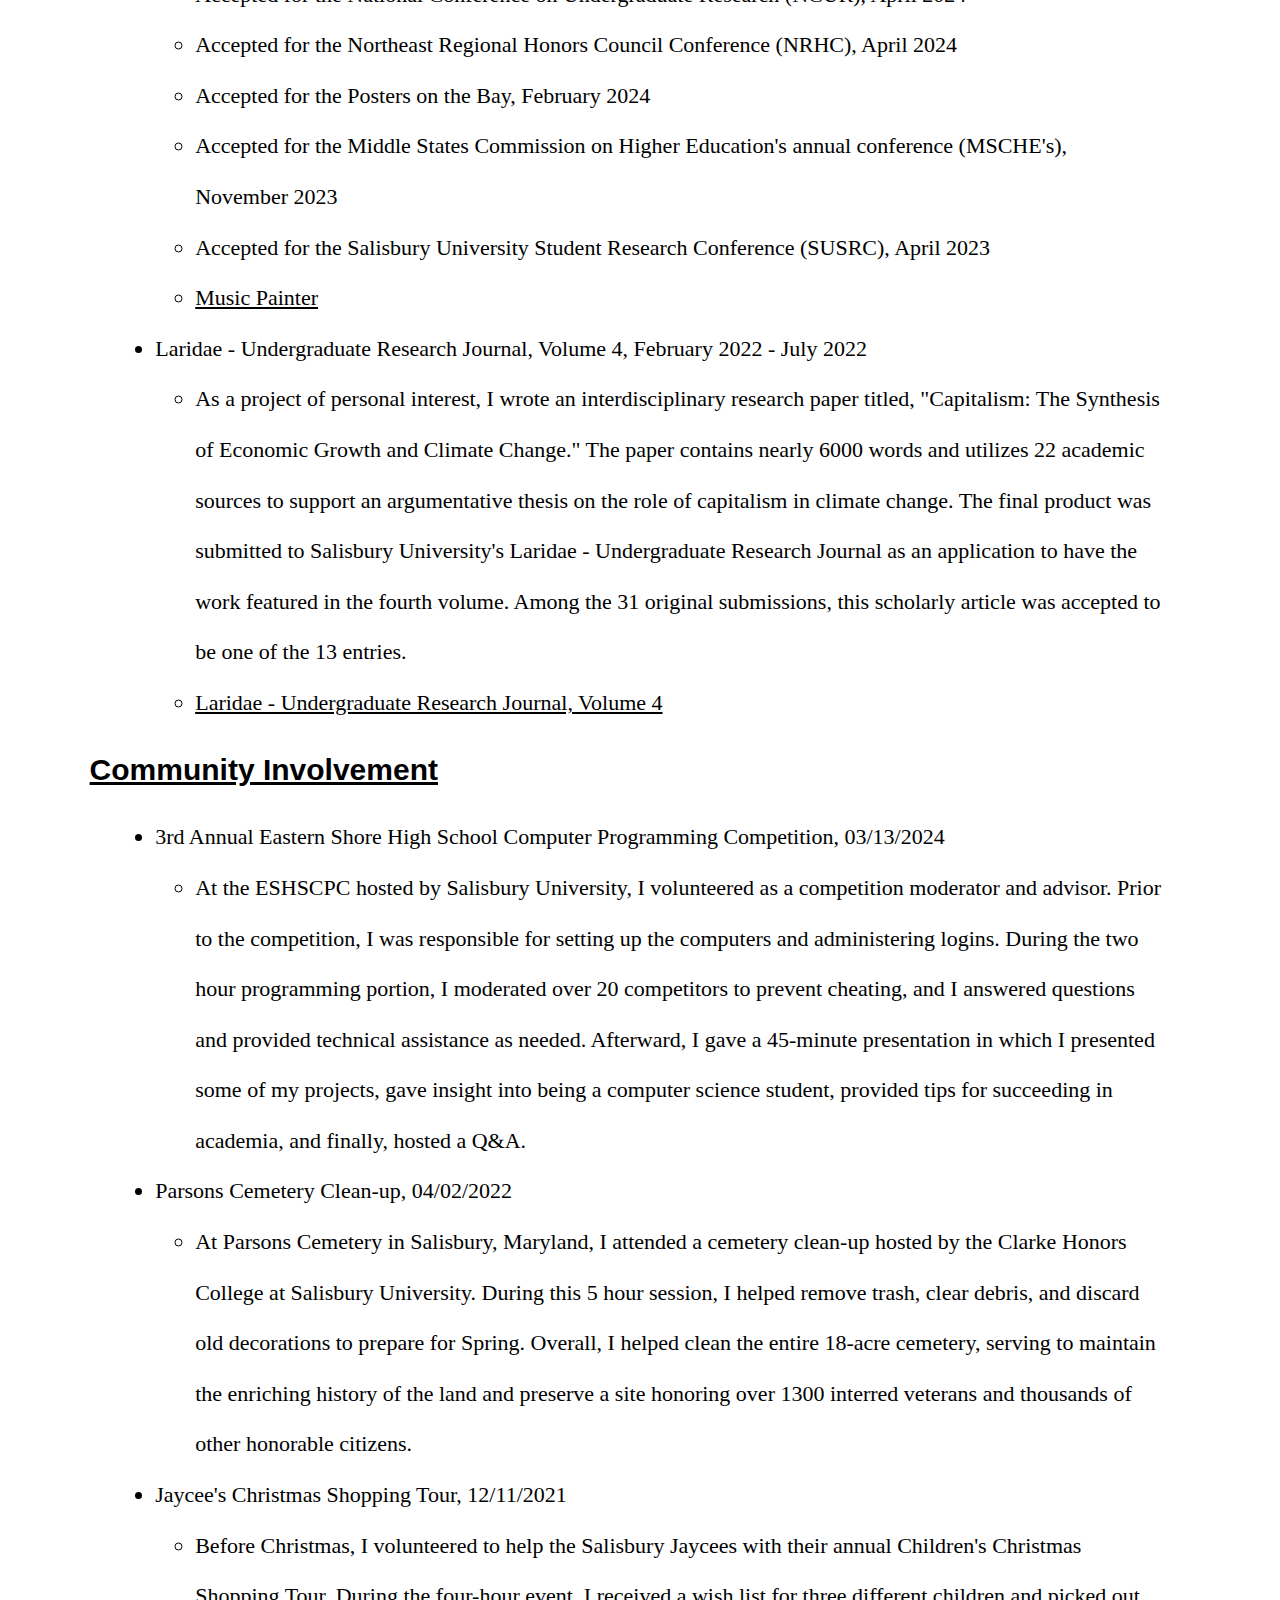
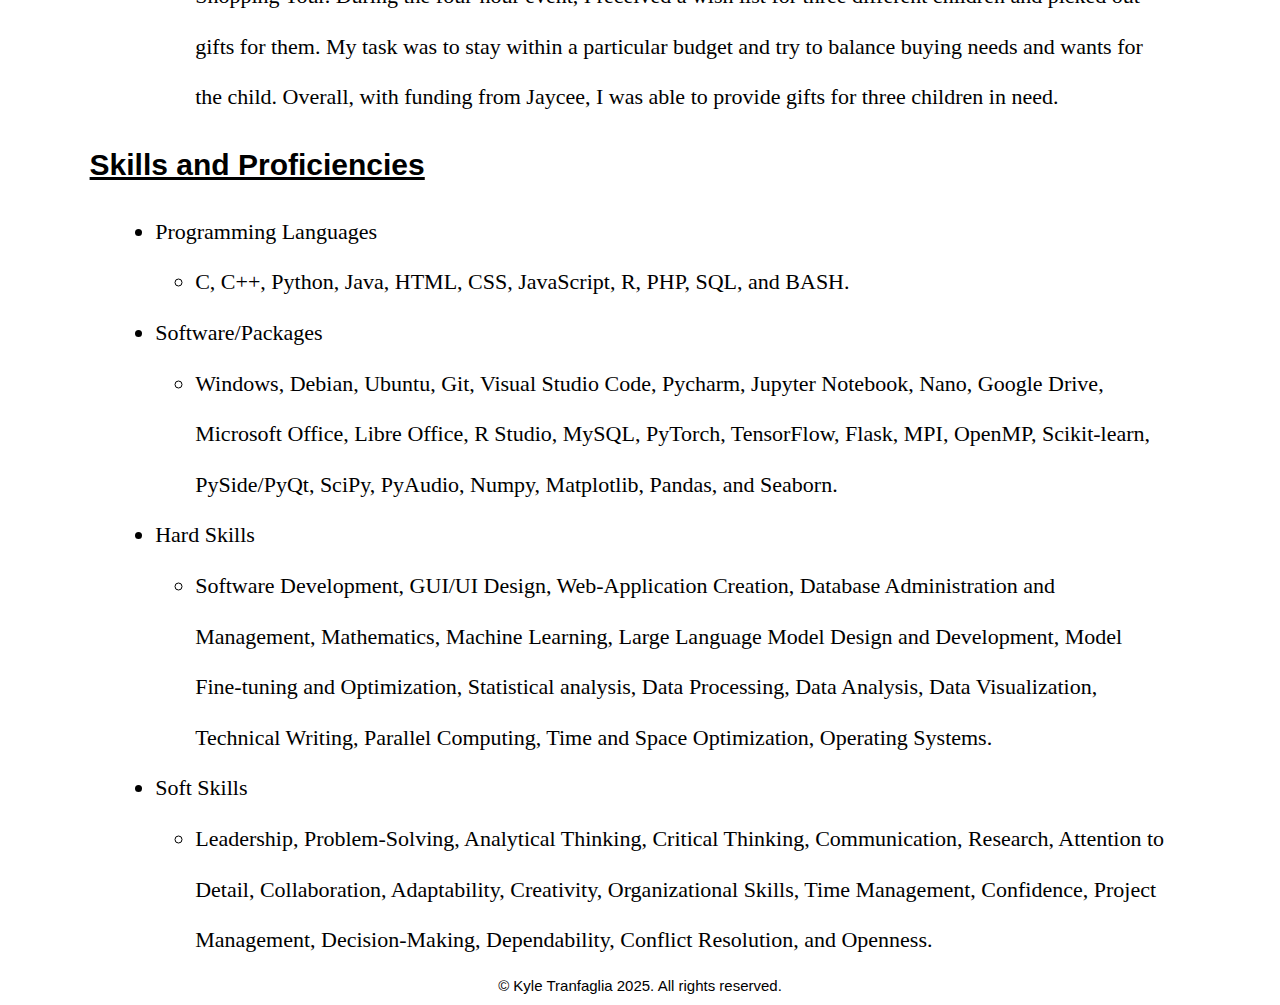
==== commit 3f20cf1a: "March Update" ====
--- a/index.html
+++ b/index.html
@@ -75,7 +75,7 @@
         <img src="images/Rstudio_logo.png" height="40" width="58" class="logo">
         <img src="images/Nano_logo.png" height="26" width="46" class="logo">
         <img src="images/Mysql_logo.png" height="50" width="76" class="logo">
-        <img src="images/Libre_logo.png" height="30" width="60" class="logo">
+        <img src="images/Jupyter_logo.png" height="26" width="54" class="logo">
       </div>
     </div>
     <hr>
@@ -94,8 +94,11 @@
       <ul>
         <li> Cumulative GPA: 3.904 </li> 
       </ul> 
-      <li> Dean's List: Fall 2021, Spring 2022, Fall 2022, Spring 2023, Fall 2023, Spring 2024, Fall 2024 </li>
-      <li> Recipient of Richard A. Henson School of Science and Technology Scholarship, Spring 2023 | Renewed Spring 2024 </li>
+      <li> Dean's List, Fall 2021 - Fall 2024 (all semesters) </li>
+      <li> Distinguished Computer Science Student, Spring 2025 </li>
+      <li> Director & Host of GullCode, Salisbury University's Annaul Coding Competition, Spring 2025 </li>
+      <li> 1st Place in Salisbury University's Annual Math Challenge, Spring 2025 </li>
+      <li> Richard A. Henson School of Science and Technology Scholarship, Spring 2023 | Renewed Spring 2024 </li>
     </ul>
     <h2> Work and Experience </h2>
     <ul class="p3"> 
@@ -137,6 +140,7 @@
       <li> Classification and Analysis of Collision and Contact Sports, October 2024 - December 2024 </li>  
       <ul> 
         <li> With a team of three undergraduate data scientists, including myself, I conducted a comprehensive data-driven analysis to redefine the classification of sports as “collision” or “contact” based on Repeated Head Impact (RHI) exposure. This project involved extensive data filtering, cleaning, preprocessing, and analysis of multiple datasets containing behavioral, EEG-derived neural markers, and cognitive performance measures. Using machine learning techniques, I applied clustering and classification modeling to identify distinct patterns of RHI exposure across different sports. By integrating EEG signal analysis and cognitive task performance data, I developed predictive models to assess long-term neurological risks associated with varying levels of impact exposure. This research provides an objective framework for sports classification, offering a more rigorous, evidence-based approach to understanding RHI effects and informing athlete safety policies. </li>
+        <li> Accepted for the Salisbury University Student Research Conference (SUSRC), April 2023 </li>
         <li> <a href="https://github.com/ktranfaglia1/DSCI490" target="_blank"> Source Code </a> </li>
       </ul> 
       <li> Chess Openings and Elo: Patterns and Predictions of Game Outcomes, October 2024 - December 2024 </li>  
@@ -147,6 +151,7 @@
       <li> Celite, February 2024 - December 2024 </li>  
       <ul>
         <li> I led a team of three undergraduate software engineers, including myself as a full-stack developer, to produce a collection of cellular automata simulators for a client. The application uses HTML, CSS, and JavaScript. The client was a professor specializing their research in discrete mathematical systems and desired a simulation toolset in the form of a web application. I was the team leader and both a front-end and back-end developer for the project. My role as team leader entailed organizing and leading team meetings, contacting and arranging meetings with our client, assigning roles and weekly responsibilities, creating weekly and quarterly agendas, assigning and prioritizing tasks, managing team progression, and reporting updates to our client. Additionally, I was the sole front-end developer such that I was responsible for the entire UI design and implementation, and I constructed back-end functionality for the application. Overall, the client was overwhelmingly satisfied with the product and utilized it to enhance their research.  </li> 
+        <li> Accepted for the Salisbury University Student Research Conference (SUSRC), April 2025 </li>
         <li> <a href="https://celite.org" target="_blank"> Celite </a> </li>
       </ul> 
       <li> CarMart, April 2024 - October 2024 </li>  
@@ -187,17 +192,17 @@
     </ul> 
     <h2> Skills and Proficiencies </h2>
     <ul class="p3"> 
-      <li> Coding Languages </li> 
+      <li> Programming Languages </li> 
       <ul>
         <li> C, C++, Python, Java, HTML, CSS, JavaScript, R, PHP, SQL, and BASH. </li> 
       </ul> 
       <li> Software/Packages </li> 
       <ul>
-        <li> Windows, Debian, Ubuntu, Git, Visual Studio Code, Pycharm, Google Drive, Microsoft Office, Libre Office, R Studio, Nano, MySQL, PyTorch, TensorFlow, Flask, MPI, OpenMP, Scikit-learn, PySide/PyQt, SciPy, PyAudio, Numpy, Matplotlib, Pandas, Seaborn, and Jupyter Notebook. </li> 
+        <li> Windows, Debian, Ubuntu, Git, Visual Studio Code, Pycharm, Jupyter Notebook, Nano, Google Drive, Microsoft Office, Libre Office, R Studio, MySQL, PyTorch, TensorFlow, Flask, MPI, OpenMP, Scikit-learn, PySide/PyQt, SciPy, PyAudio, Numpy, Matplotlib, Pandas, and Seaborn. </li> 
       </ul> 
       <li> Hard Skills </li> 
       <ul>
-        <li> Programming, Software Development, GUI/UI Design, Web-Application Creation, Database Administration and Management, Mathematics, Data Visualization, Technical Writing, Data Analysis, Computing, Data Structure, Operating Systems, and Machine Learning. </li> 
+        <li> Software Development, GUI/UI Design, Web-Application Creation, Database Administration and Management, Mathematics, Machine Learning, Large Language Model Design and Development, Model Fine-tuning and Optimization, Statistical analysis, Data Processing, Data Analysis, Data Visualization, Technical Writing, Parallel Computing, Time and Space Optimization, Operating Systems. </li> 
       </ul> 
       <li> Soft Skills </li> 
       <ul>
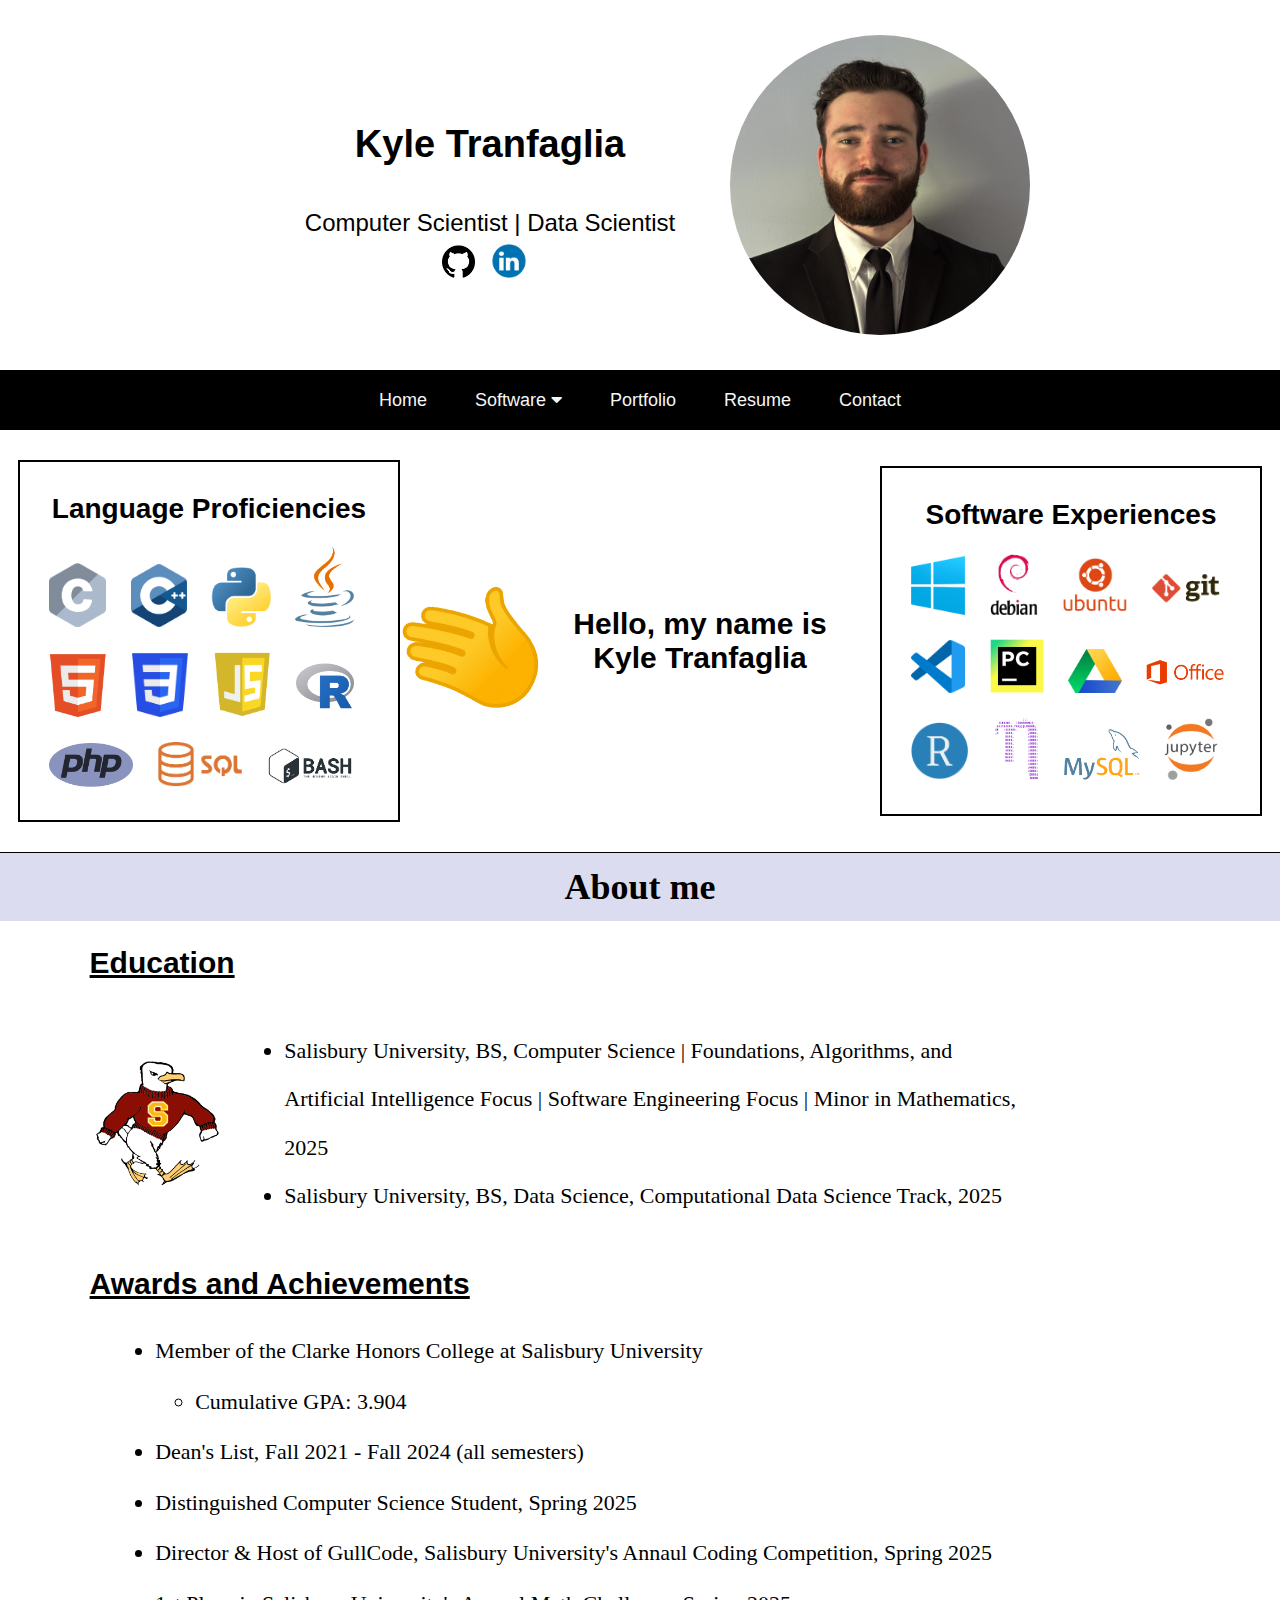
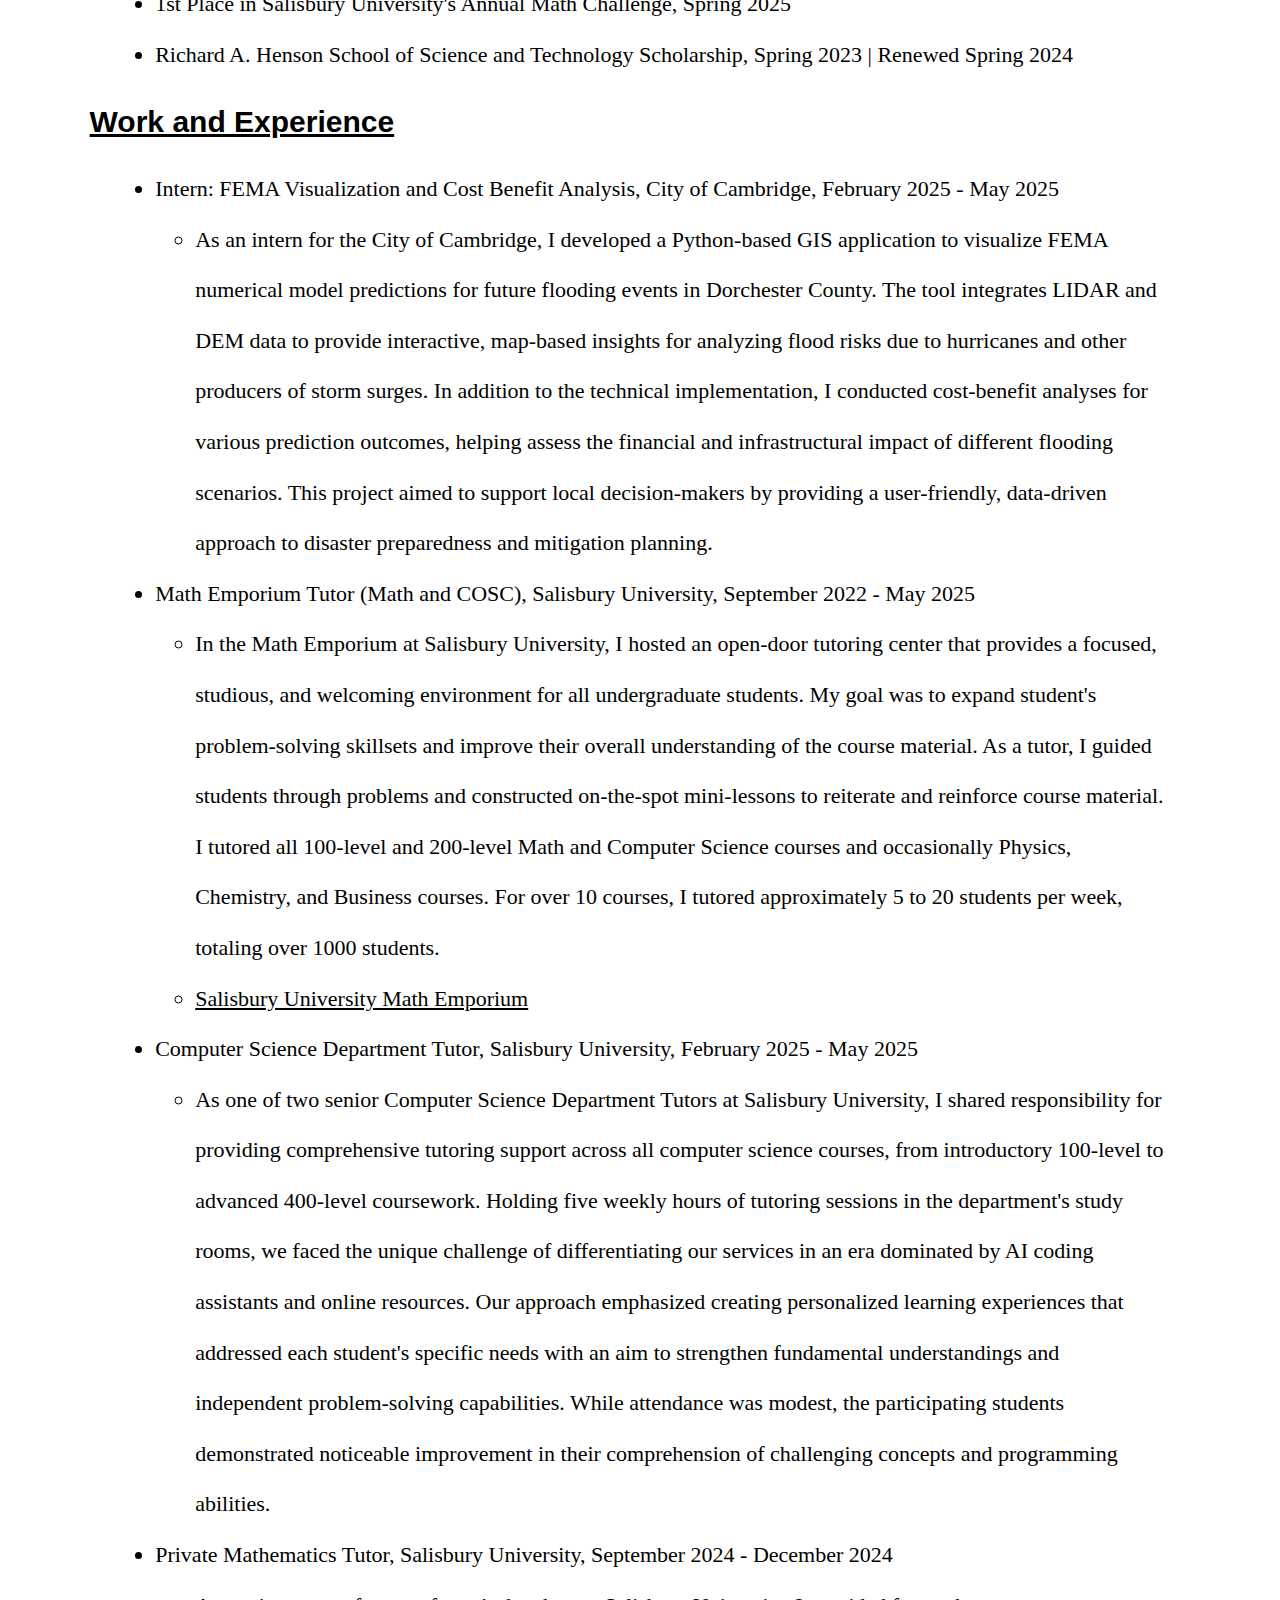
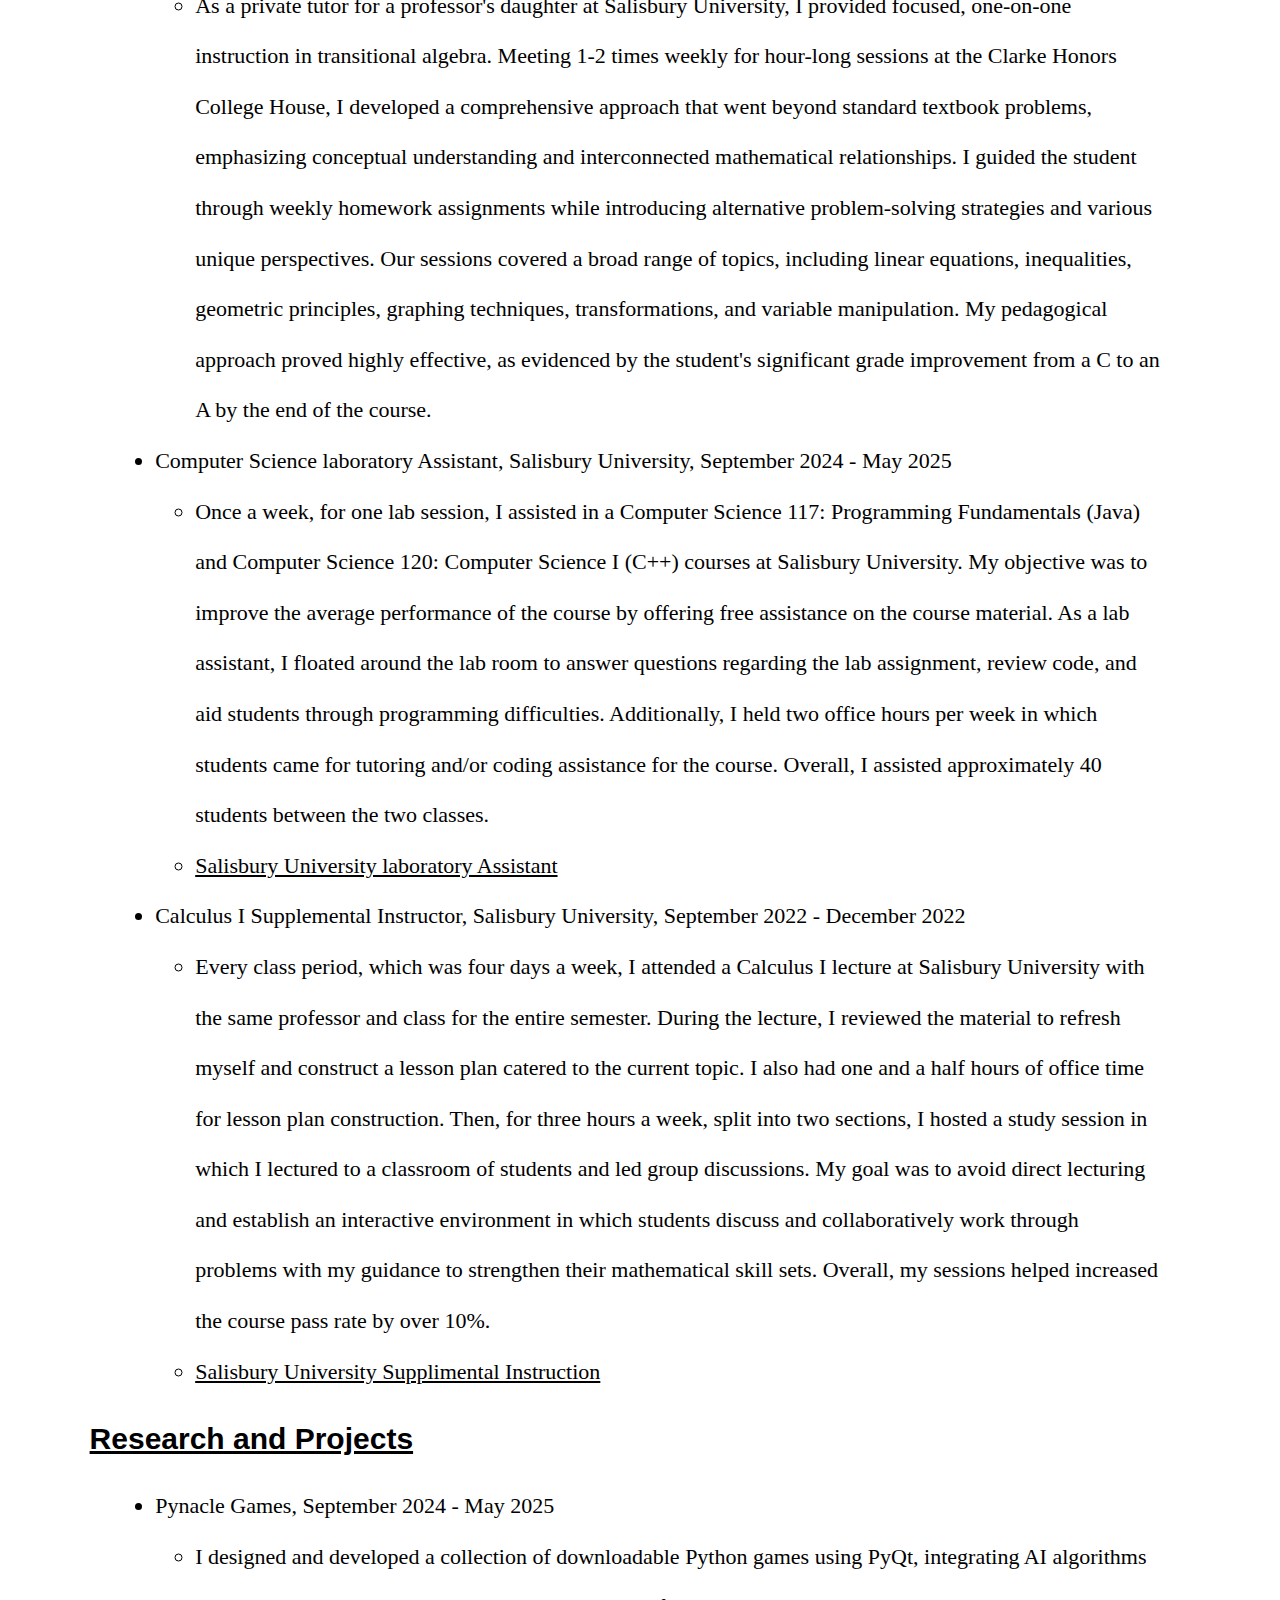
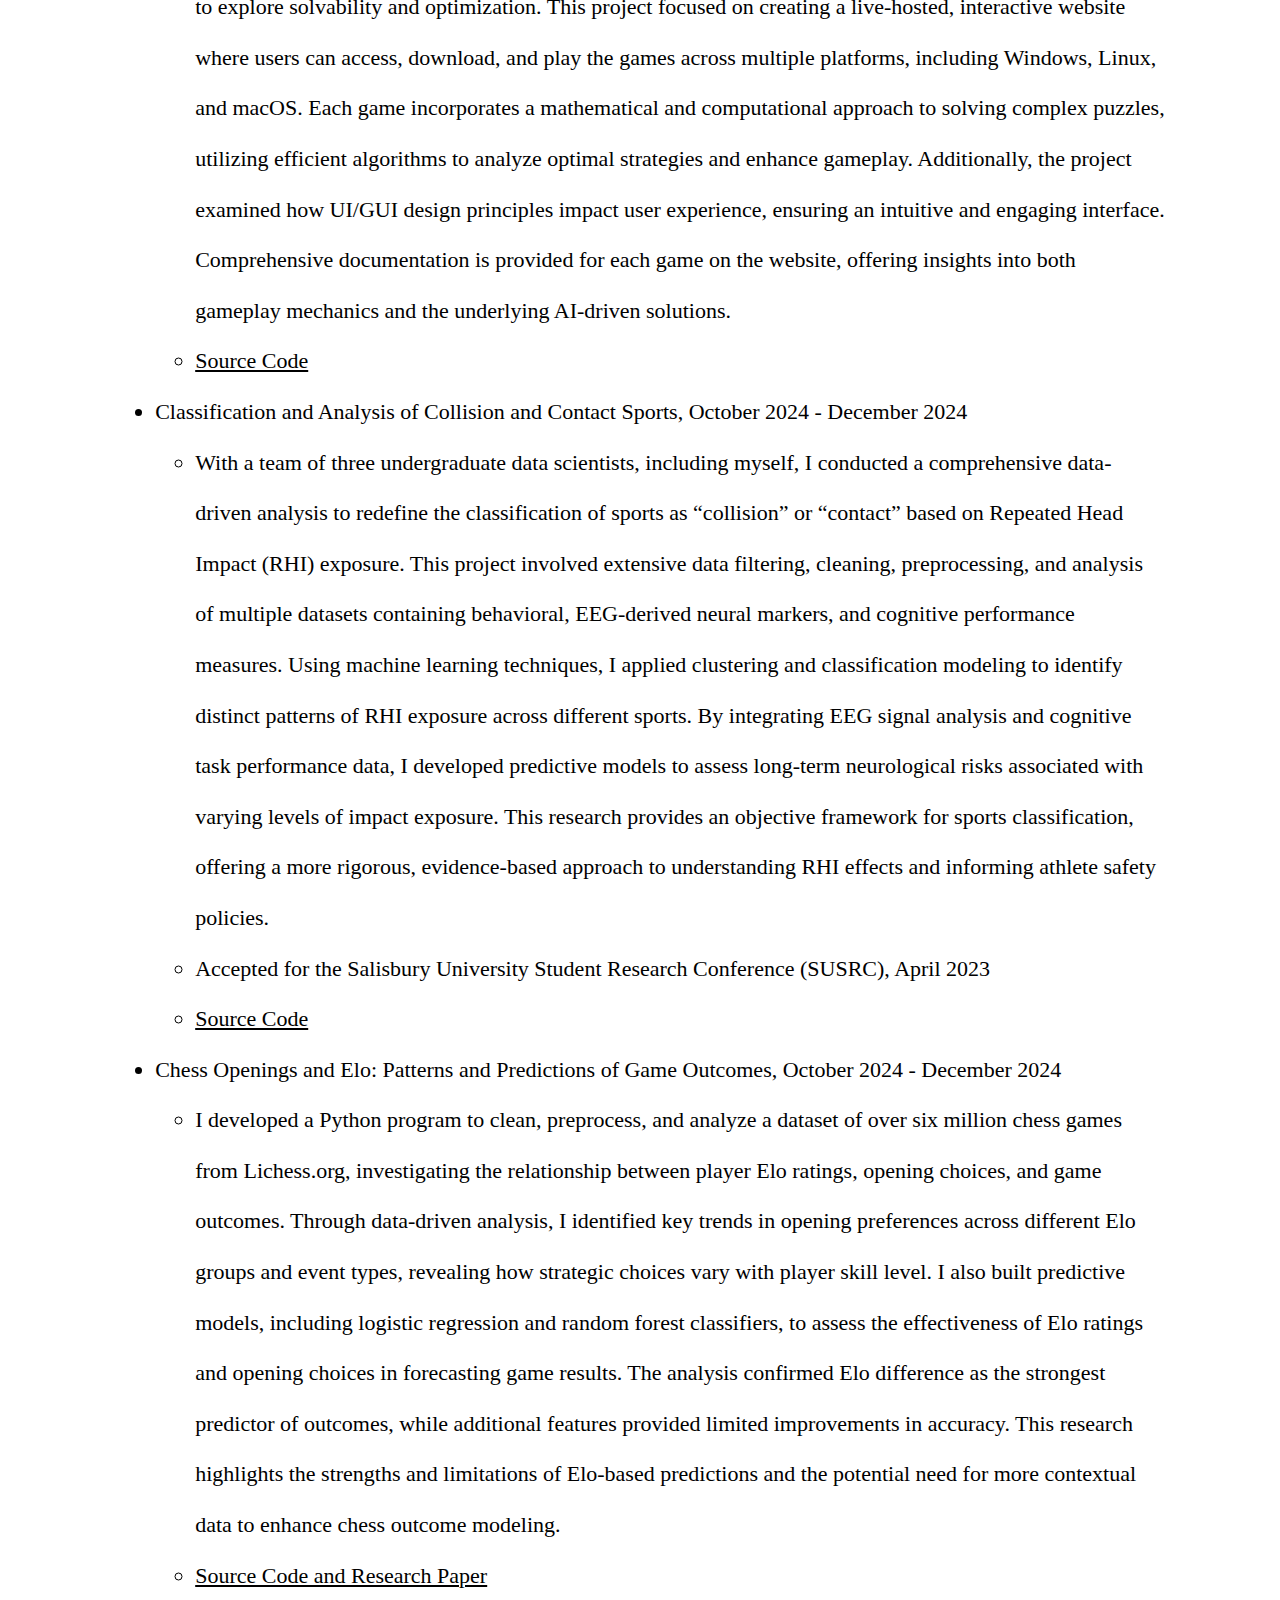
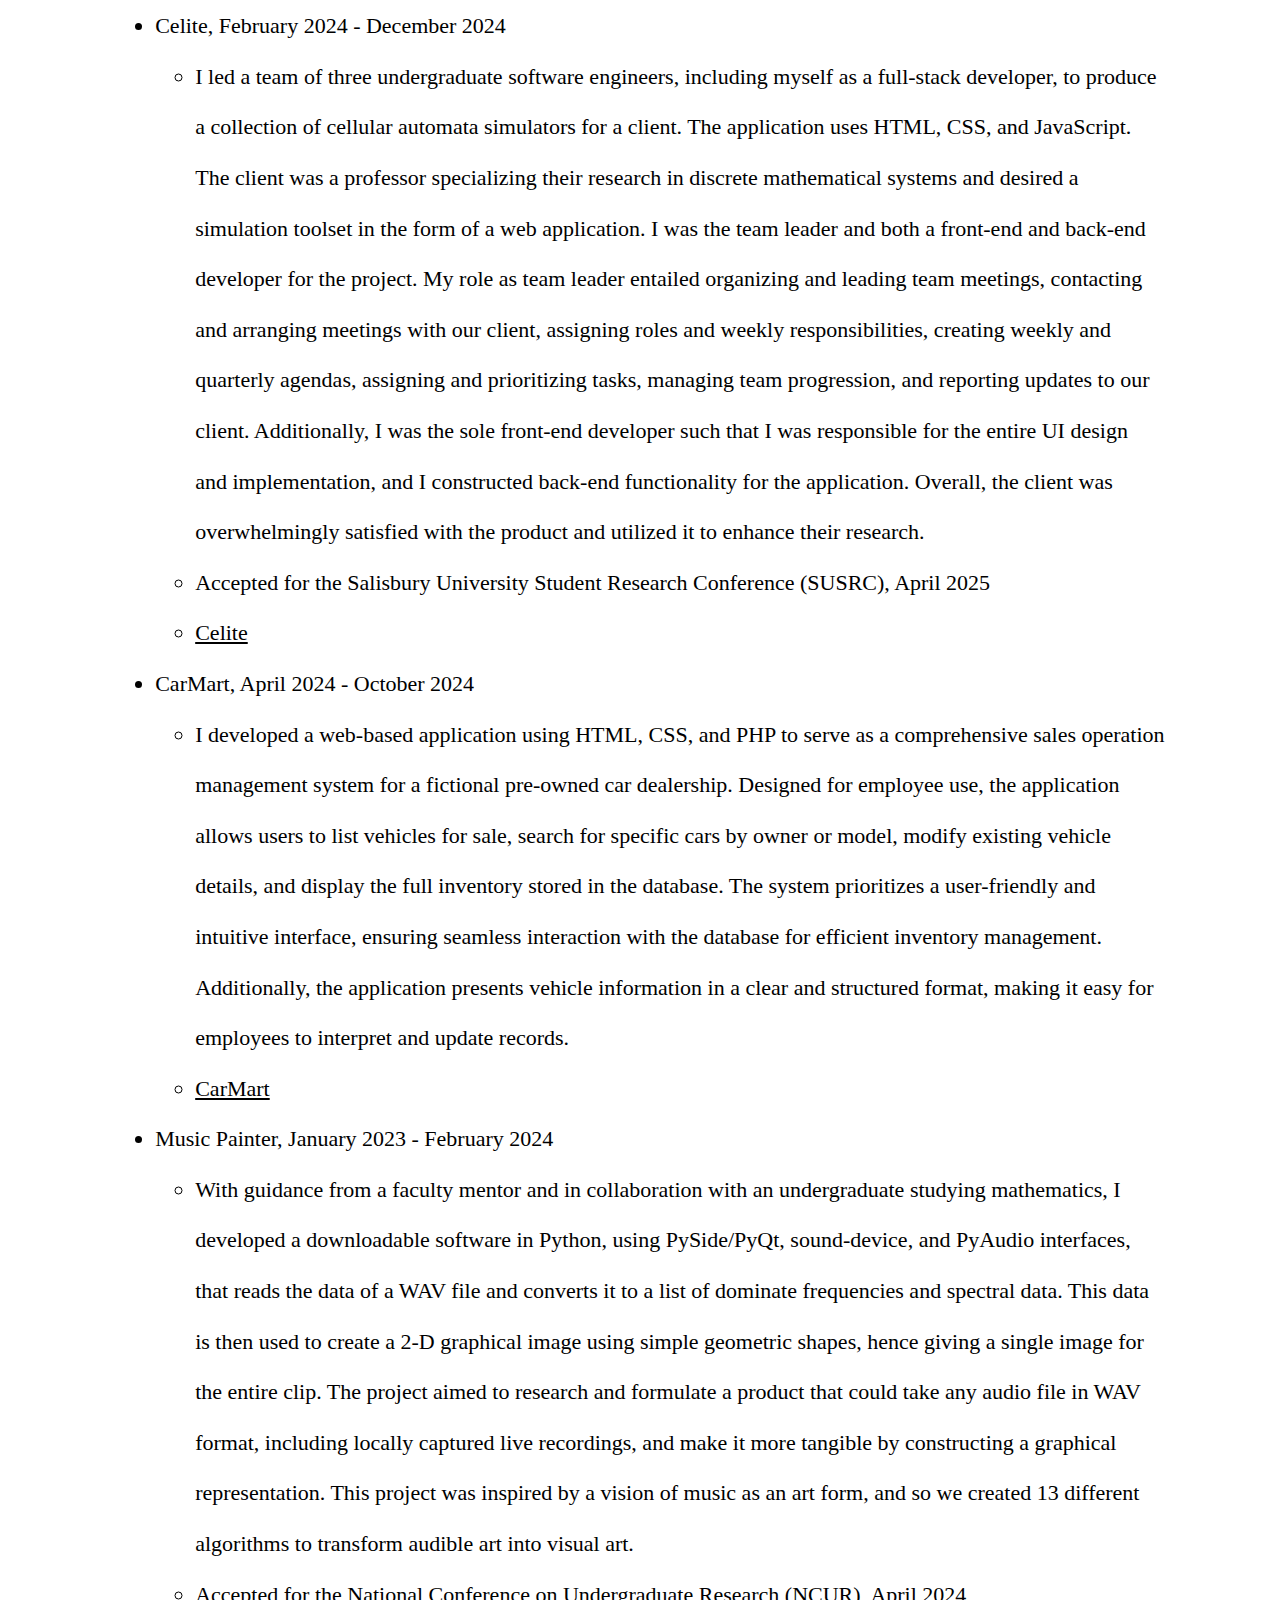
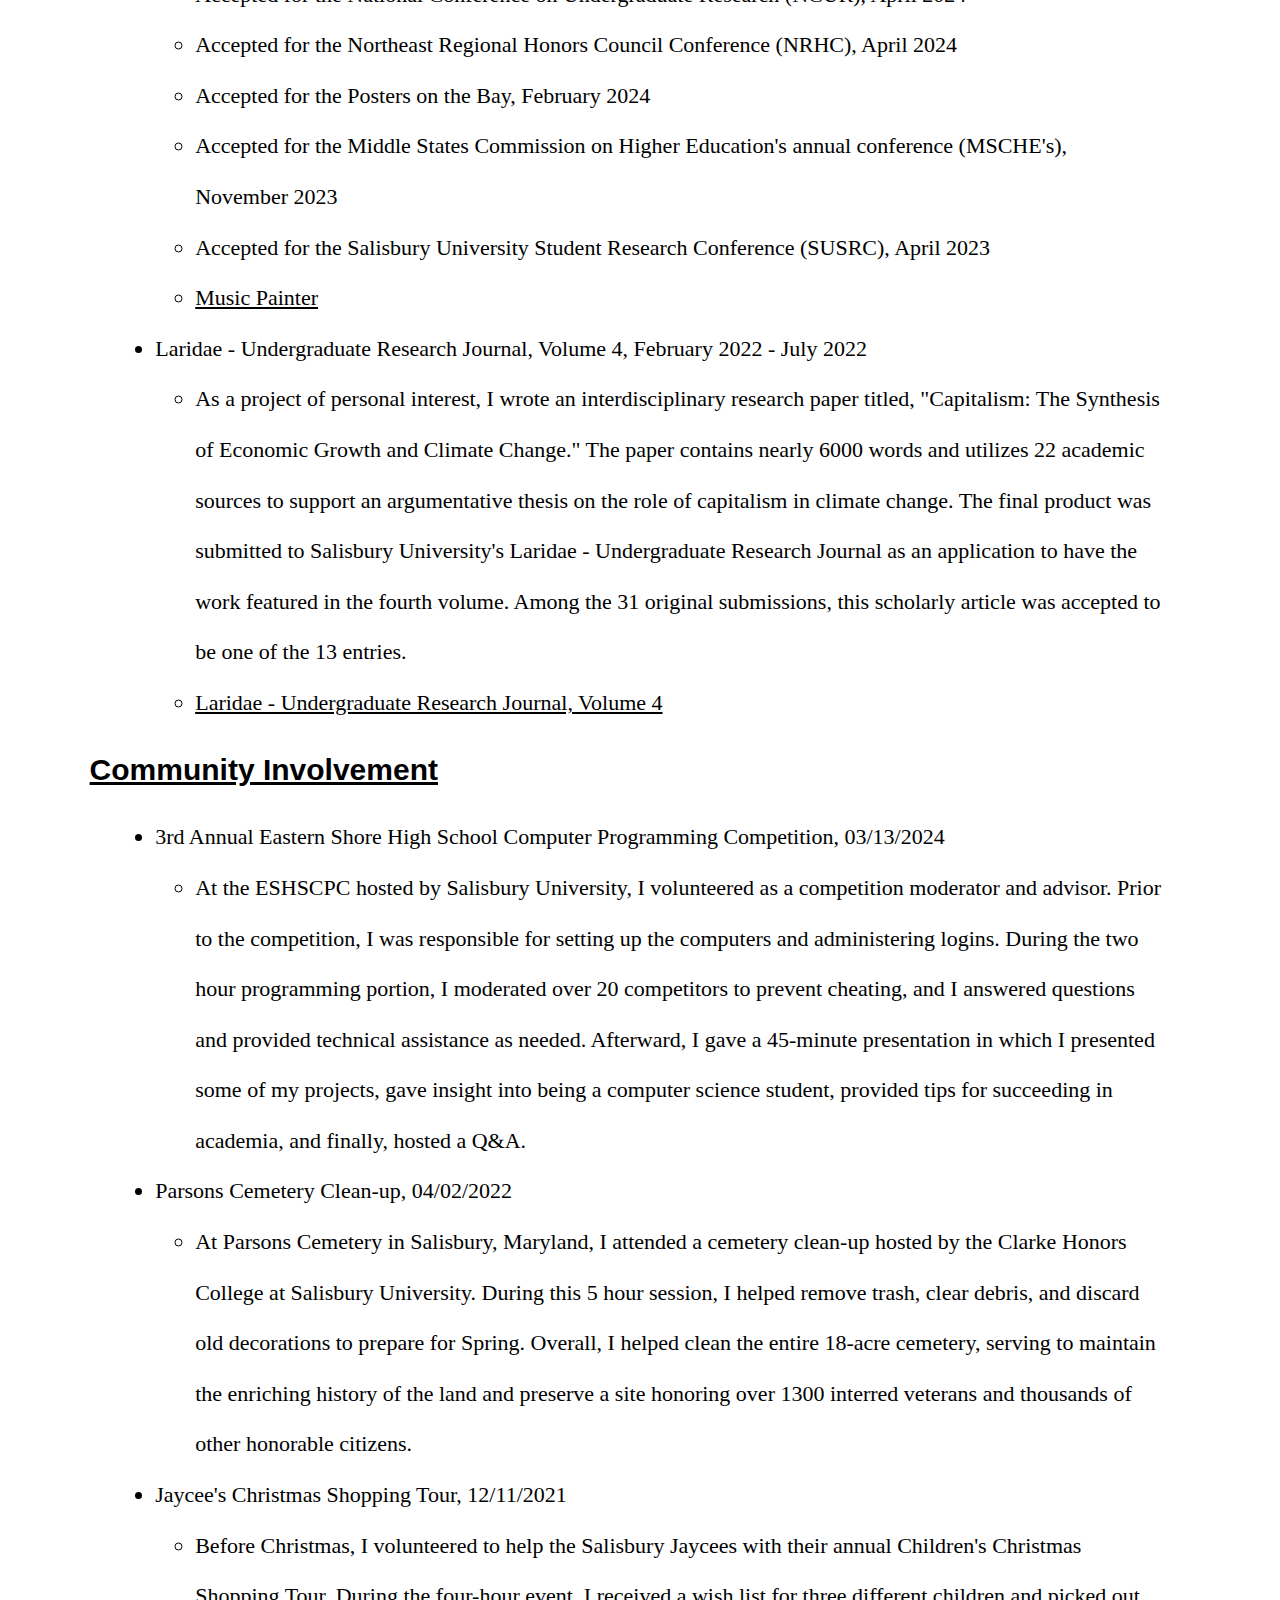
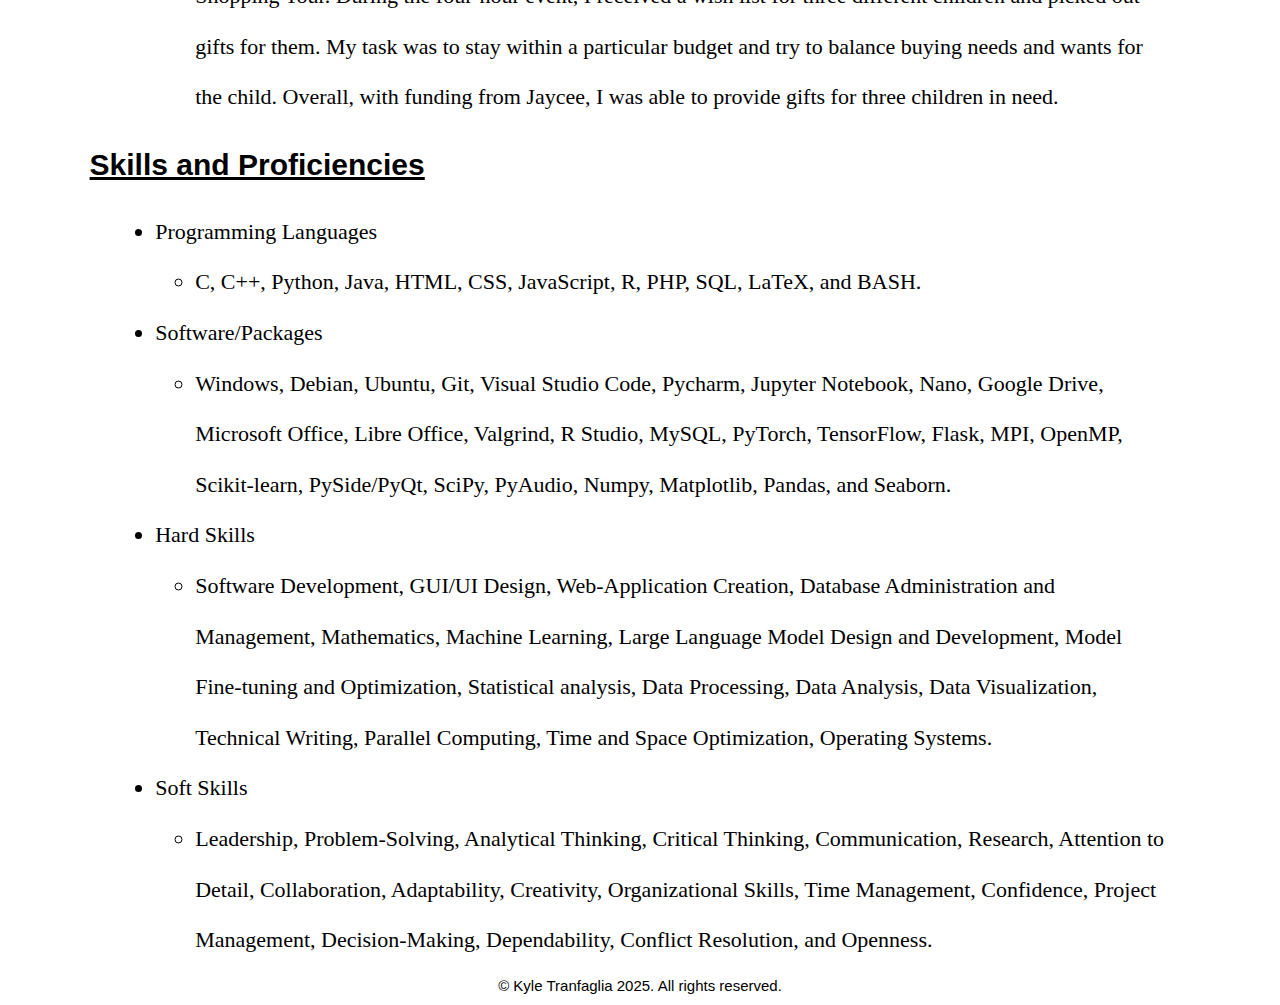
==== commit d449b5cd: "Added LateX to languages" ====
--- a/index.html
+++ b/index.html
@@ -194,11 +194,11 @@
     <ul class="p3"> 
       <li> Programming Languages </li> 
       <ul>
-        <li> C, C++, Python, Java, HTML, CSS, JavaScript, R, PHP, SQL, and BASH. </li> 
+        <li> C, C++, Python, Java, HTML, CSS, JavaScript, R, PHP, SQL, LaTeX, and BASH. </li> 
       </ul> 
       <li> Software/Packages </li> 
       <ul>
-        <li> Windows, Debian, Ubuntu, Git, Visual Studio Code, Pycharm, Jupyter Notebook, Nano, Google Drive, Microsoft Office, Libre Office, R Studio, MySQL, PyTorch, TensorFlow, Flask, MPI, OpenMP, Scikit-learn, PySide/PyQt, SciPy, PyAudio, Numpy, Matplotlib, Pandas, and Seaborn. </li> 
+        <li> Windows, Debian, Ubuntu, Git, Visual Studio Code, Pycharm, Jupyter Notebook, Nano, Google Drive, Microsoft Office, Libre Office, Valgrind, R Studio, MySQL, PyTorch, TensorFlow, Flask, MPI, OpenMP, Scikit-learn, PySide/PyQt, SciPy, PyAudio, Numpy, Matplotlib, Pandas, and Seaborn. </li> 
       </ul> 
       <li> Hard Skills </li> 
       <ul>
